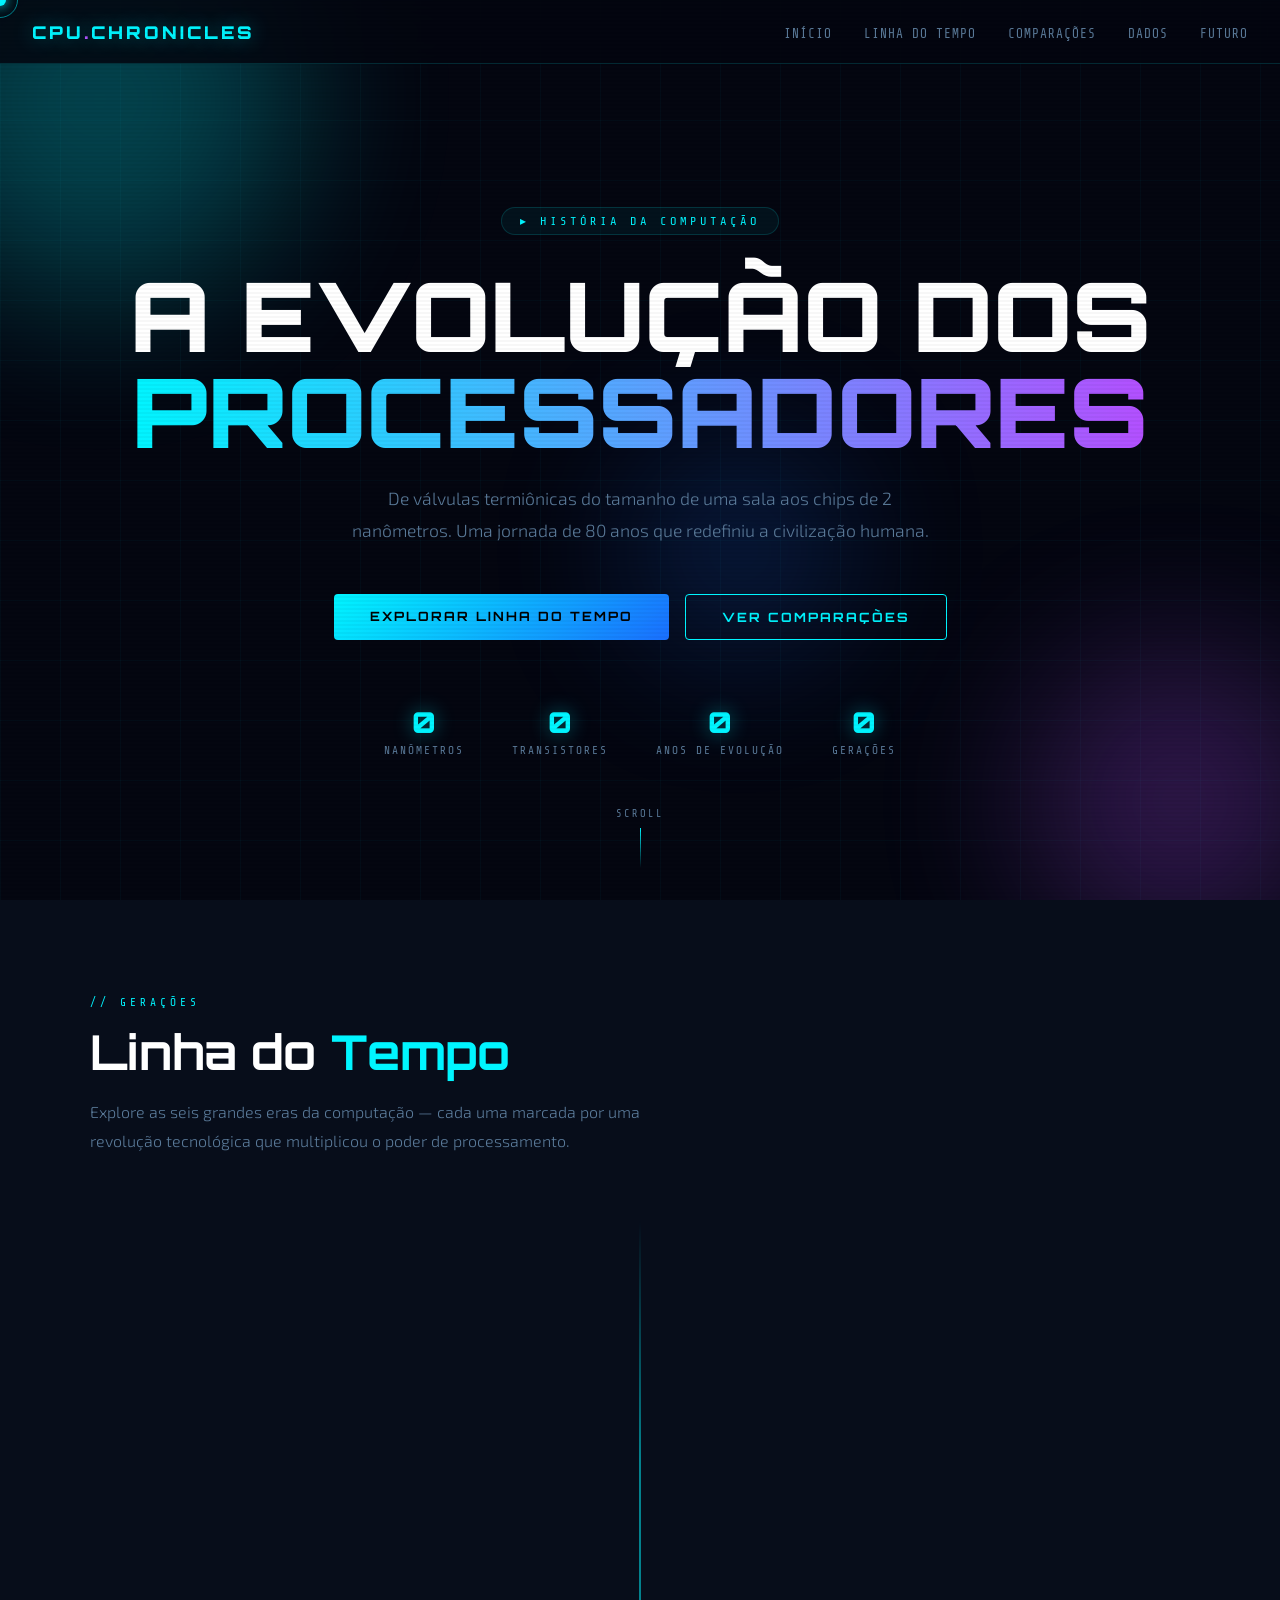
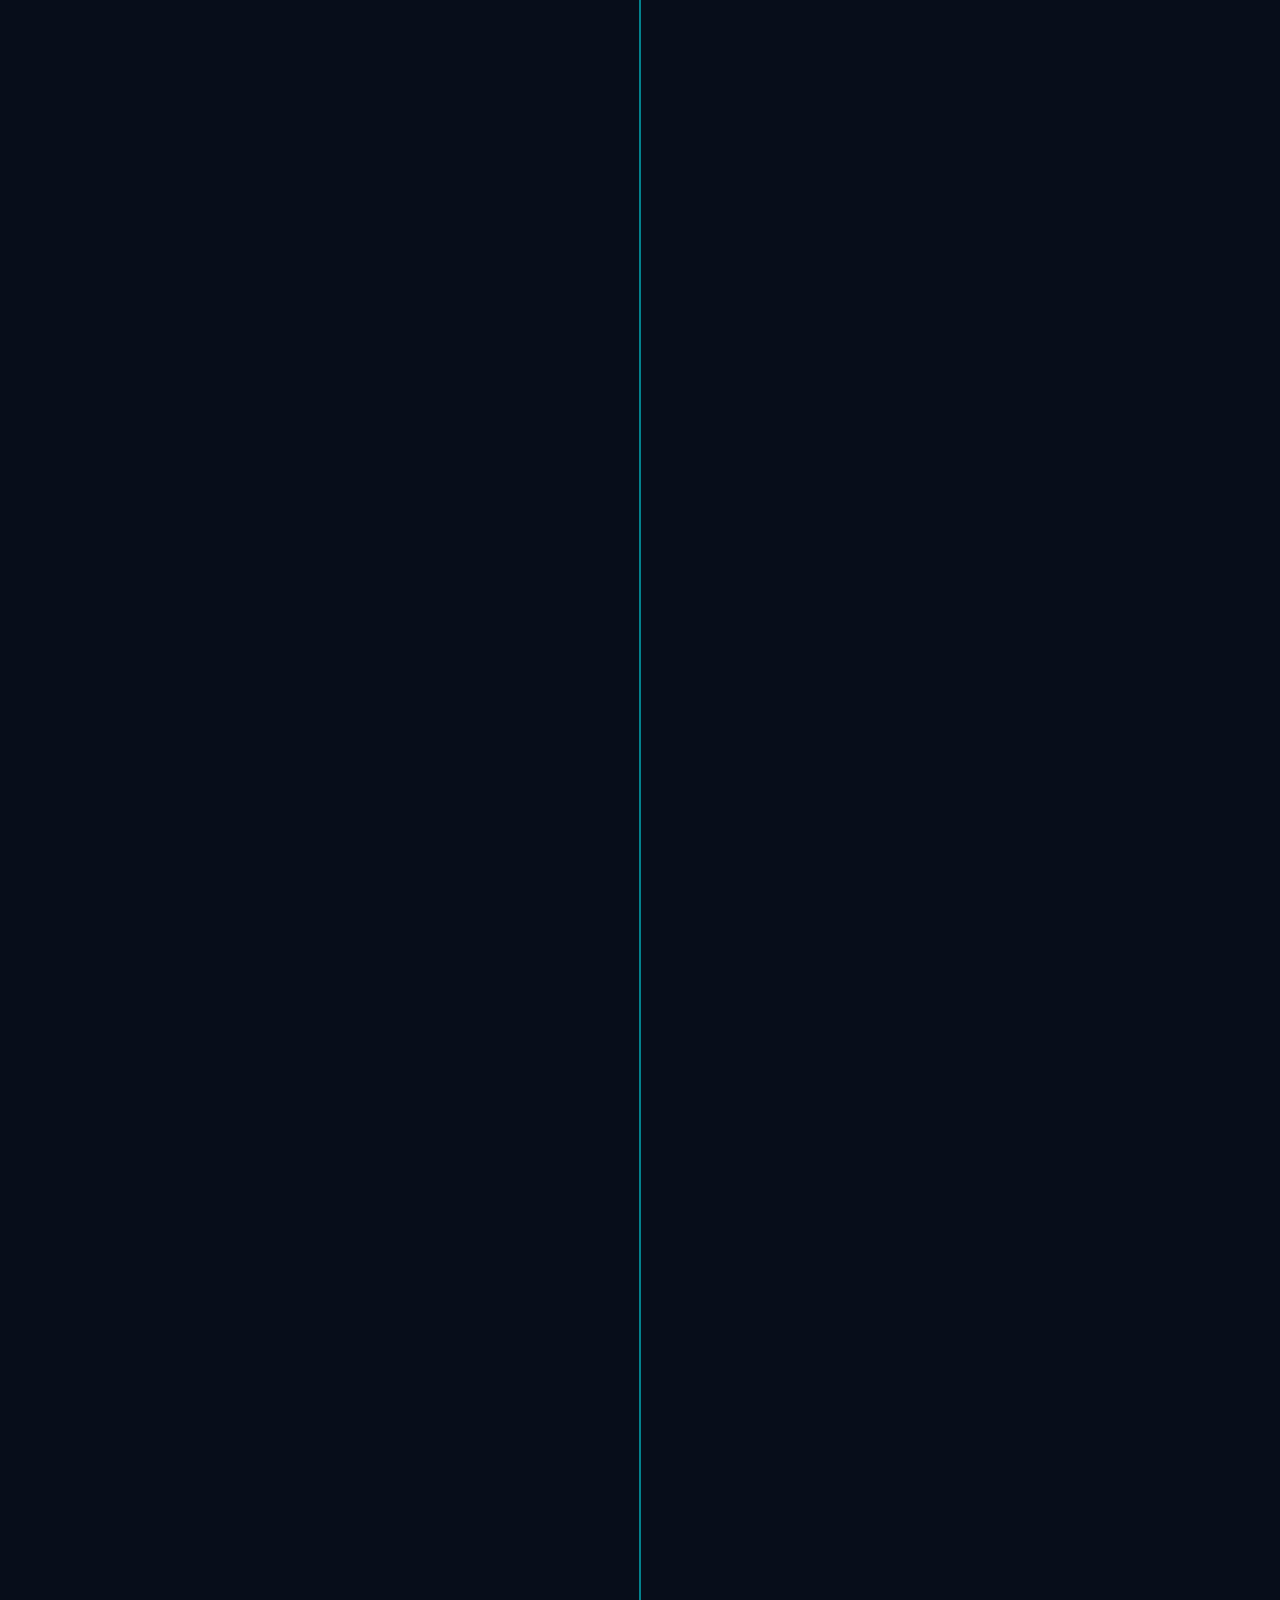
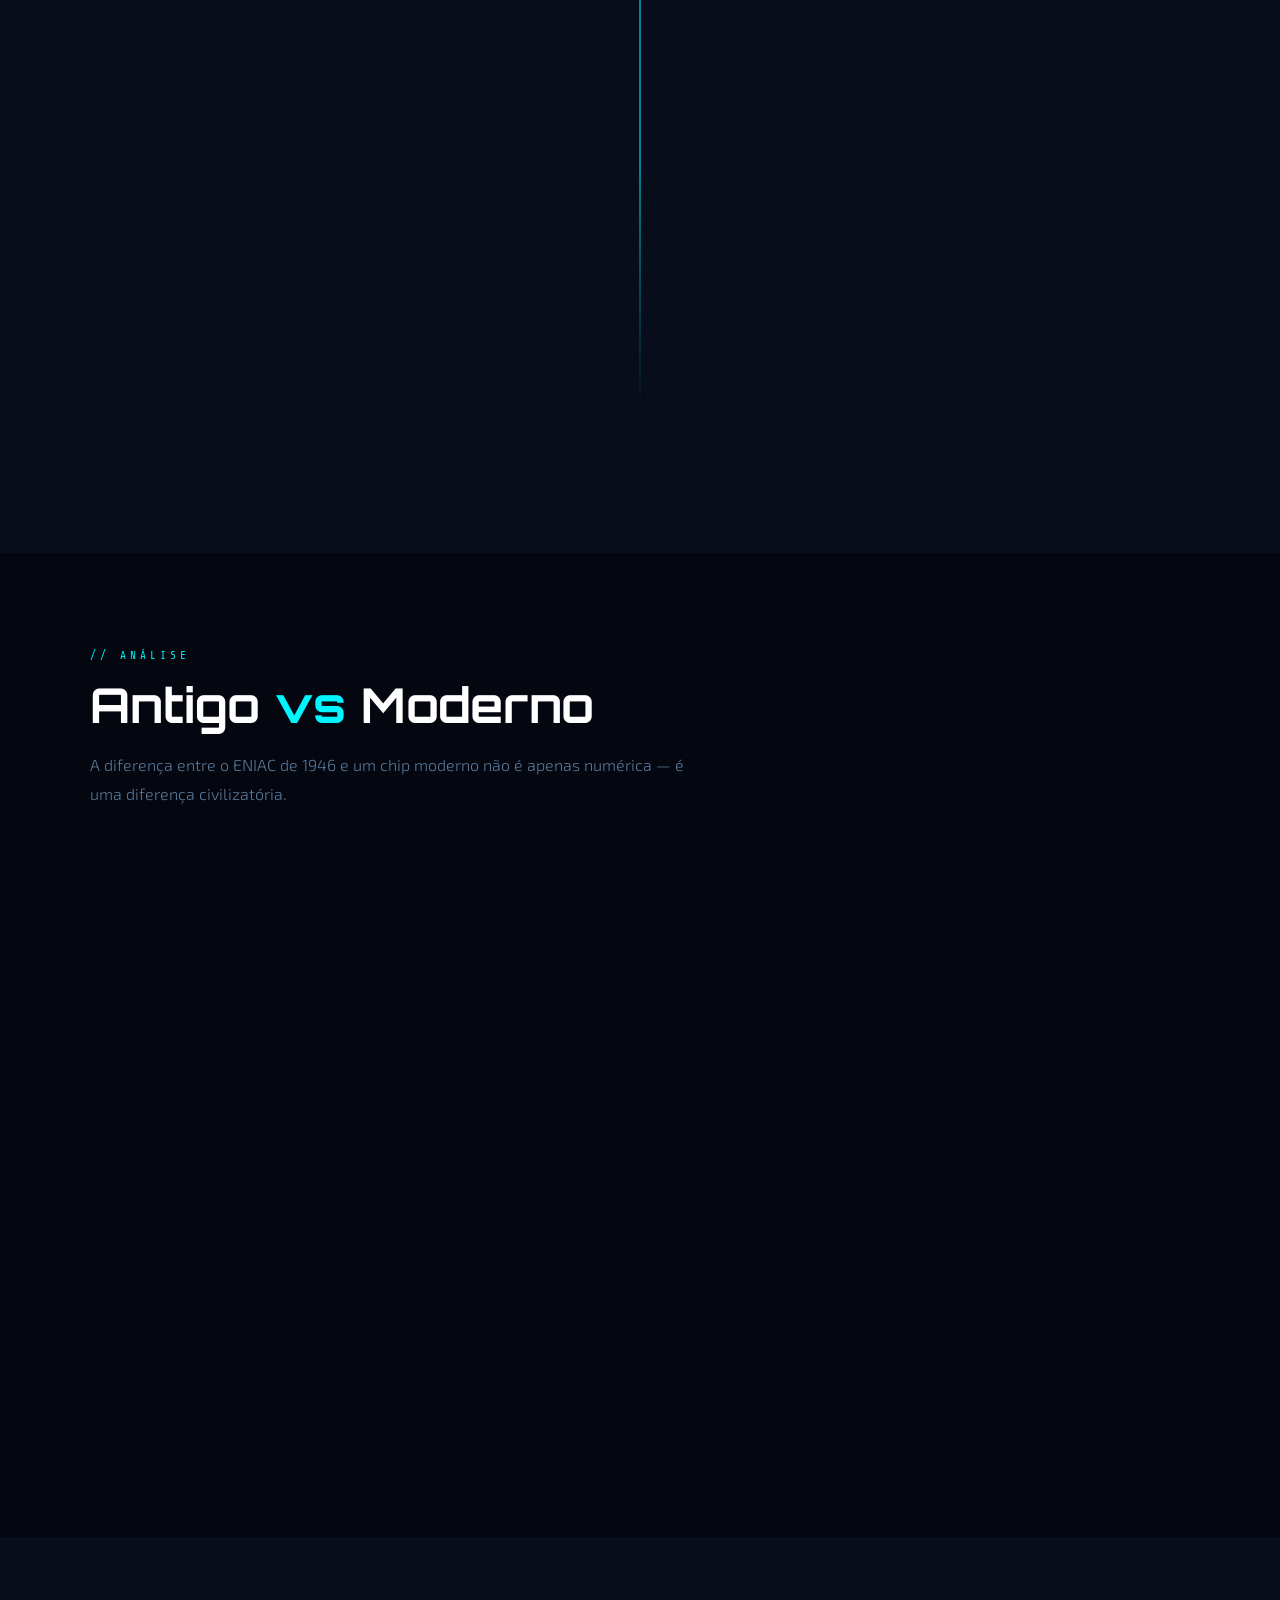
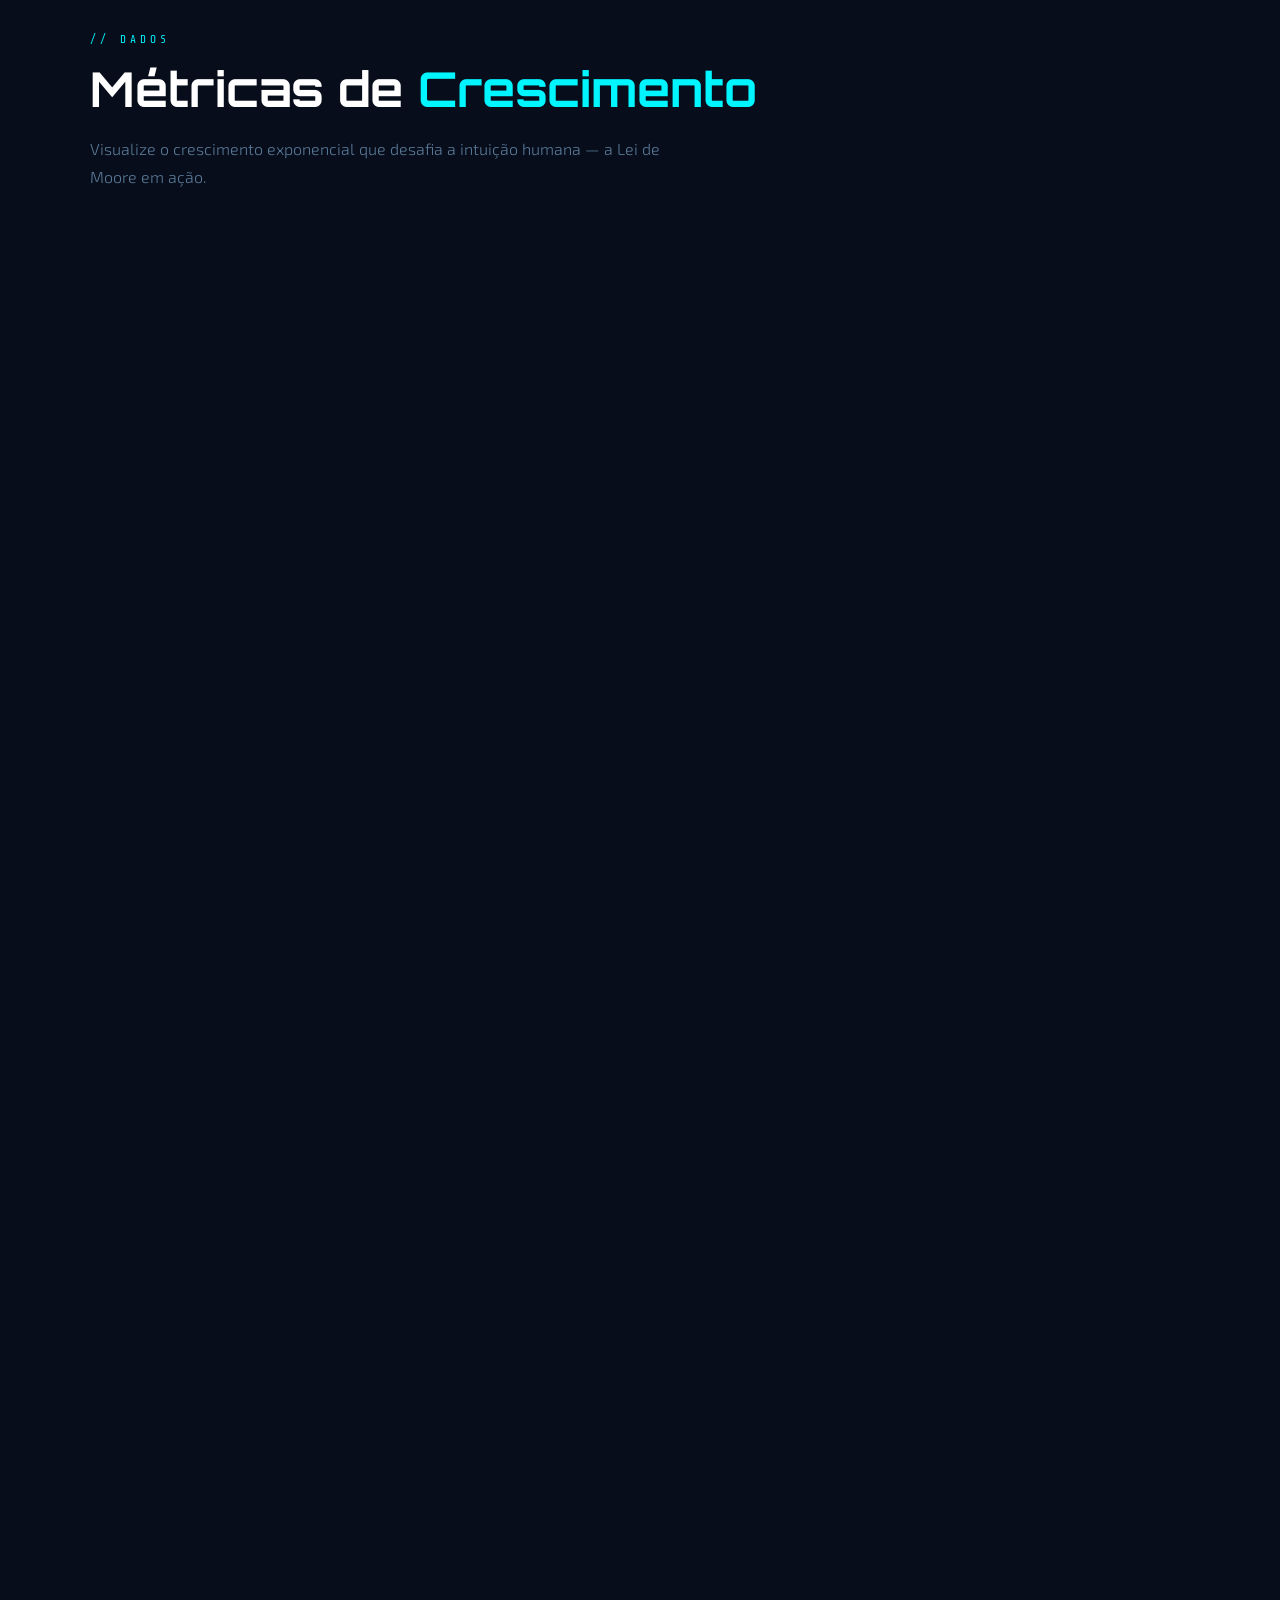
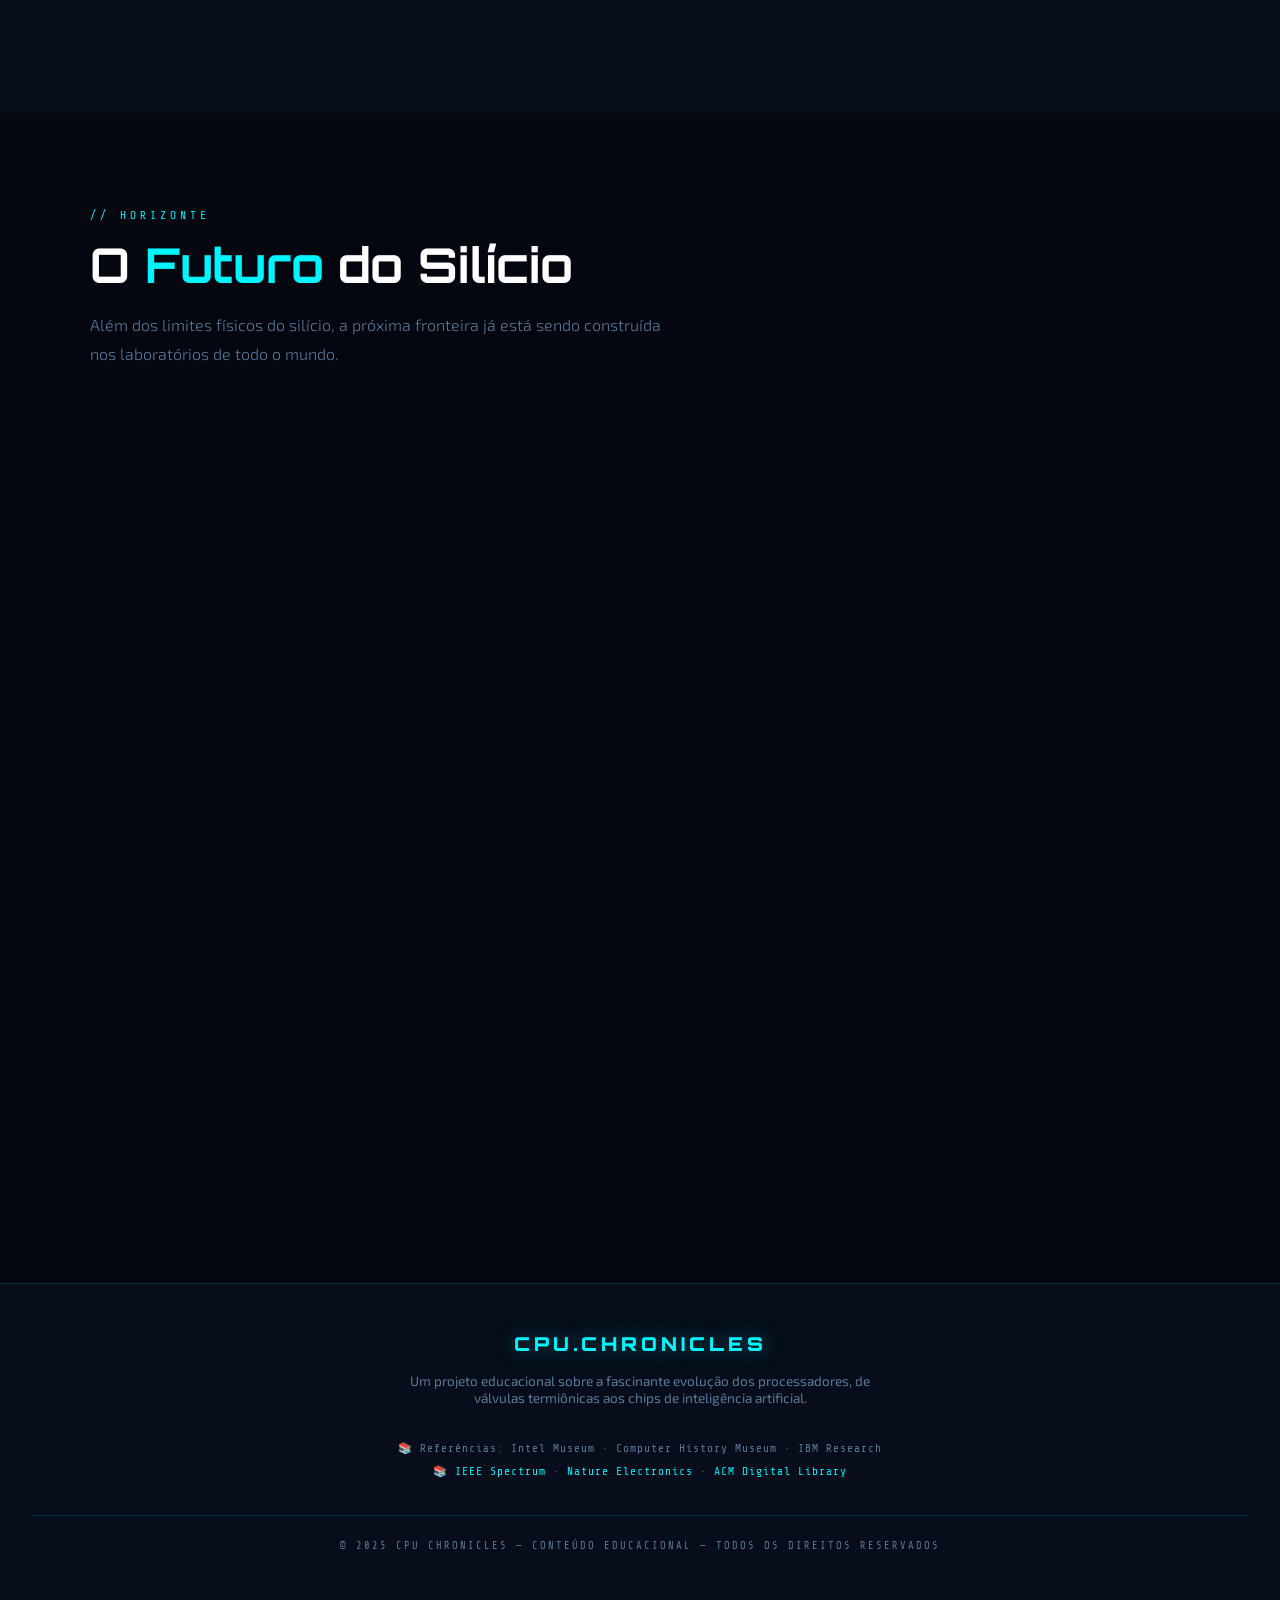
==== index.html @ 7d952582 "correção do grafico de transistors" ====
<!DOCTYPE html>
<html lang="pt-BR">

<head>
  <meta charset="UTF-8">
  <meta name="author" content="Ramon Valverde" />
  <meta name="viewport" content="width=device-width, initial-scale=1.0">
  <title>CPU Chronicles — A Evolução dos Processadores</title>
  <link
    href="https://fonts.googleapis.com/css2?family=Orbitron:wght@400;700;900&family=Share+Tech+Mono&family=Exo+2:wght@300;400;600&display=swap"
    rel="stylesheet">
  <link rel="stylesheet" type="text/css" href="styles.css" />
  <script language="JavaScript" src="script.js" defer></script>
</head>

<body>

  <canvas id="particles"></canvas>
  <div class="cursor" id="cursor"></div>
  <div class="cursor-ring" id="cursorRing"></div>

  <!-- NAV -->
  <nav>
    <div class="nav-logo">CPU<span>.</span>CHRONICLES</div>
    <ul class="nav-links">
      <li><a href="#hero">INÍCIO</a></li>
      <li><a href="#timeline">LINHA DO TEMPO</a></li>
      <li><a href="#comparisons">COMPARAÇÕES</a></li>
      <li><a href="#charts">DADOS</a></li>
      <li><a href="#future">FUTURO</a></li>
    </ul>
    <div class="nav-hamburger" onclick="toggleMobileMenu()">
      <span></span><span></span><span></span>
    </div>
  </nav>

  <!-- HERO -->
  <section id="hero">
    <div class="hero-grid"></div>
    <div class="hero-orbs">
      <div class="orb orb1"></div>
      <div class="orb orb2"></div>
      <div class="orb orb3"></div>
    </div>
    <div class="hero-content">
      <div class="hero-badge">▸ HISTÓRIA DA COMPUTAÇÃO</div>
      <h1 class="hero-title">
        <span class="line1">A EVOLUÇÃO DOS</span>
        <span class="line2">PROCESSADORES</span>
      </h1>
      <p class="hero-sub">De válvulas termiônicas do tamanho de uma sala aos chips de 2 nanômetros. Uma jornada de 80
        anos que redefiniu a civilização humana.</p>
      <div class="hero-cta">
        <a href="#timeline" class="btn-primary">EXPLORAR LINHA DO TEMPO</a>
        <a href="#comparisons" class="btn-secondary">VER COMPARAÇÕES</a>
      </div>
      <div class="hero-stats">
        <div class="hero-stat">
          <div class="hero-stat-num" data-target="2">0</div>
          <div class="hero-stat-label">NANÔMETROS</div>
        </div>
        <div class="hero-stat">
          <div class="hero-stat-num" data-target="92" data-suffix="B+">0</div>
          <div class="hero-stat-label">TRANSISTORES</div>
        </div>
        <div class="hero-stat">
          <div class="hero-stat-num" data-target="80">0</div>
          <div class="hero-stat-label">ANOS DE EVOLUÇÃO</div>
        </div>
        <div class="hero-stat">
          <div class="hero-stat-num" data-target="6">0</div>
          <div class="hero-stat-label">GERAÇÕES</div>
        </div>
      </div>
    </div>
    <div class="scroll-indicator">
      <span>SCROLL</span>
      <div class="scroll-line"></div>
    </div>
  </section>

  <!-- TIMELINE -->
  <section id="timeline">
    <div class="section-header">
      <div class="section-label">// GERAÇÕES</div>
      <h2 class="section-title">Linha do <span>Tempo</span></h2>
      <p class="section-desc">Explore as seis grandes eras da computação — cada uma marcada por uma revolução
        tecnológica que multiplicou o poder de processamento.</p>
    </div>
    <div class="timeline-container">
      <div class="timeline-line"></div>

      <!-- 1 -->
      <div class="timeline-item">
        <div class="timeline-card" onclick="openModal(0)">
          <span class="card-icon">🔋</span>
          <div class="card-era">1946 — 1955</div>
          <div class="card-title">Computadores Valvulados</div>
          <p class="card-desc">Máquinas colossais baseadas em válvulas termiônicas (tubos a vácuo). O ENIAC ocupava uma
            sala inteira e pesava 27 toneladas.</p>
          <div class="card-curiosity">💡 O ENIAC realizava 5.000 adições por segundo — hoje um smartphone faz bilhões.
          </div>
          <button class="btn-saiba">SAIBA MAIS <svg width="14" height="14" viewBox="0 0 24 24" fill="none"
              stroke="currentColor" stroke-width="2">
              <path d="M5 12h14M12 5l7 7-7 7" />
            </svg></button>
        </div>
        <div class="timeline-node">
          <div class="node-dot"></div>
        </div>
        <div class="timeline-spacer"></div>
      </div>

      <!-- 2 -->
      <div class="timeline-item">
        <div class="timeline-spacer"></div>
        <div class="timeline-node">
          <div class="node-dot"></div>
        </div>
        <div class="timeline-card" onclick="openModal(1)">
          <span class="card-icon">⚡</span>
          <div class="card-era">1956 — 1963</div>
          <div class="card-title">Era dos Transistores</div>
          <p class="card-desc">O transistor substituiu as válvulas, tornando os computadores menores, mais rápidos e
            energeticamente eficientes. Uma revolução silenciosa.</p>
          <div class="card-curiosity">💡 Um transistor é 1.000x menor que uma válvula e usa muito menos energia.</div>
          <button class="btn-saiba">SAIBA MAIS <svg width="14" height="14" viewBox="0 0 24 24" fill="none"
              stroke="currentColor" stroke-width="2">
              <path d="M5 12h14M12 5l7 7-7 7" />
            </svg></button>
        </div>
      </div>

      <!-- 3 -->
      <div class="timeline-item">
        <div class="timeline-card" onclick="openModal(2)">
          <span class="card-icon">🔬</span>
          <div class="card-era">1964 — 1971</div>
          <div class="card-title">Circuitos Integrados</div>
          <p class="card-desc">Jack Kilby e Robert Noyce integraram múltiplos transistores em um único chip de silício,
            nascendo os circuitos integrados.</p>
          <div class="card-curiosity">💡 Os primeiros CIs tinham apenas 4 transistores; hoje têm dezenas de bilhões.
          </div>
          <button class="btn-saiba">SAIBA MAIS <svg width="14" height="14" viewBox="0 0 24 24" fill="none"
              stroke="currentColor" stroke-width="2">
              <path d="M5 12h14M12 5l7 7-7 7" />
            </svg></button>
        </div>
        <div class="timeline-node">
          <div class="node-dot"></div>
        </div>
        <div class="timeline-spacer"></div>
      </div>

      <!-- 4 -->
      <div class="timeline-item">
        <div class="timeline-spacer"></div>
        <div class="timeline-node">
          <div class="node-dot"></div>
        </div>
        <div class="timeline-card" onclick="openModal(3)">
          <span class="card-icon">💾</span>
          <div class="card-era">1972 — 1999</div>
          <div class="card-title">Microprocessadores</div>
          <p class="card-desc">A Intel lançou o 4004 em 1971 — o primeiro microprocessador de propósito geral em um
            único chip. Era o início da era pessoal.</p>
          <div class="card-curiosity">💡 O Intel 4004 tinha 2.300 transistores e operava a 740 kHz.</div>
          <button class="btn-saiba">SAIBA MAIS <svg width="14" height="14" viewBox="0 0 24 24" fill="none"
              stroke="currentColor" stroke-width="2">
              <path d="M5 12h14M12 5l7 7-7 7" />
            </svg></button>
        </div>
      </div>

      <!-- 5 -->
      <div class="timeline-item">
        <div class="timeline-card" onclick="openModal(4)">
          <span class="card-icon">🖥️</span>
          <div class="card-era">2000 — 2015</div>
          <div class="card-title">Processadores Multicore</div>
          <p class="card-desc">Ao atingir os limites físicos do clock, os fabricantes empilharam múltiplos núcleos em um
            único chip, inaugurando o paralelismo massivo.</p>
          <div class="card-curiosity">💡 O AMD EPYC chegou a 128 núcleos — como ter 128 processadores antigos em um
            chip.</div>
          <button class="btn-saiba">SAIBA MAIS <svg width="14" height="14" viewBox="0 0 24 24" fill="none"
              stroke="currentColor" stroke-width="2">
              <path d="M5 12h14M12 5l7 7-7 7" />
            </svg></button>
        </div>
        <div class="timeline-node">
          <div class="node-dot"></div>
        </div>
        <div class="timeline-spacer"></div>
      </div>

      <!-- 6 -->
      <div class="timeline-item">
        <div class="timeline-spacer"></div>
        <div class="timeline-node">
          <div class="node-dot"></div>
        </div>
        <div class="timeline-card" onclick="openModal(5)">
          <span class="card-icon">🤖</span>
          <div class="card-era">2016 — PRESENTE</div>
          <div class="card-title">IA & Chips Ultra Modernos</div>
          <p class="card-desc">GPUs, TPUs e NPUs redesenham a arquitetura do silício para otimizar cargas de IA. Nós de
            3nm e 2nm redefinem o possível.</p>
          <div class="card-curiosity">💡 O Apple M4 Ultra tem 92 bilhões de transistores em processo de 3nm.</div>
          <button class="btn-saiba">SAIBA MAIS <svg width="14" height="14" viewBox="0 0 24 24" fill="none"
              stroke="currentColor" stroke-width="2">
              <path d="M5 12h14M12 5l7 7-7 7" />
            </svg></button>
        </div>
      </div>

    </div>
  </section>

  <!-- COMPARISONS -->
  <section id="comparisons">
    <div class="section-header">
      <div class="section-label">// ANÁLISE</div>
      <h2 class="section-title">Antigo <span>vs</span> Moderno</h2>
      <p class="section-desc">A diferença entre o ENIAC de 1946 e um chip moderno não é apenas numérica — é uma
        diferença civilizatória.</p>
    </div>
    <div class="compare-grid">

      <div class="compare-card">
        <span class="compare-icon">📐</span>
        <div class="compare-metric">TAMANHO FÍSICO</div>
        <div class="compare-row bar-old">
          <span class="compare-label">ENIAC (1946)</span>
          <div class="compare-bar-wrap">
            <div class="compare-bar">
              <div class="compare-bar-fill" data-width="100"></div>
            </div>
          </div>
          <span class="compare-val">167 m²</span>
        </div>
        <div class="compare-row bar-new">
          <span class="compare-label">M4 (2024)</span>
          <div class="compare-bar-wrap">
            <div class="compare-bar">
              <div class="compare-bar-fill" data-width="2"></div>
            </div>
          </div>
          <span class="compare-val">4 cm²</span>
        </div>
        <p style="font-size:0.75rem;color:var(--text-dim);margin-top:1rem;font-style:italic;">Redução de mais de 4
          milhões de vezes no tamanho.</p>
      </div>

      <div class="compare-card">
        <span class="compare-icon">⚡</span>
        <div class="compare-metric">VELOCIDADE DE CLOCK</div>
        <div class="compare-row bar-old">
          <span class="compare-label">ENIAC (1946)</span>
          <div class="compare-bar-wrap">
            <div class="compare-bar">
              <div class="compare-bar-fill" data-width="1"></div>
            </div>
          </div>
          <span class="compare-val">100 kHz</span>
        </div>
        <div class="compare-row bar-new">
          <span class="compare-label">Core i9 (2024)</span>
          <div class="compare-bar-wrap">
            <div class="compare-bar">
              <div class="compare-bar-fill" data-width="98"></div>
            </div>
          </div>
          <span class="compare-val">6 GHz</span>
        </div>
        <p style="font-size:0.75rem;color:var(--text-dim);margin-top:1rem;font-style:italic;">60.000x mais rápido em
          frequência de clock.</p>
      </div>

      <div class="compare-card">
        <span class="compare-icon">🔌</span>
        <div class="compare-metric">CONSUMO DE ENERGIA</div>
        <div class="compare-row bar-old">
          <span class="compare-label">ENIAC (1946)</span>
          <div class="compare-bar-wrap">
            <div class="compare-bar">
              <div class="compare-bar-fill" data-width="100"></div>
            </div>
          </div>
          <span class="compare-val">150 kW</span>
        </div>
        <div class="compare-row bar-new">
          <span class="compare-label">M4 (2024)</span>
          <div class="compare-bar-wrap">
            <div class="compare-bar">
              <div class="compare-bar-fill" data-width="12"></div>
            </div>
          </div>
          <span class="compare-val">20 W</span>
        </div>
        <p style="font-size:0.75rem;color:var(--text-dim);margin-top:1rem;font-style:italic;">7.500x mais eficiente em
          energia.</p>
      </div>

      <div class="compare-card">
        <span class="compare-icon">🔩</span>
        <div class="compare-metric">TRANSISTORES</div>
        <div class="compare-row bar-old">
          <span class="compare-label">Intel 4004</span>
          <div class="compare-bar-wrap">
            <div class="compare-bar">
              <div class="compare-bar-fill" data-width="1"></div>
            </div>
          </div>
          <span class="compare-val">2.300</span>
        </div>
        <div class="compare-row bar-new">
          <span class="compare-label">M4 Ultra</span>
          <div class="compare-bar-wrap">
            <div class="compare-bar">
              <div class="compare-bar-fill" data-width="100"></div>
            </div>
          </div>
          <span class="compare-val">92 bilhões</span>
        </div>
        <p style="font-size:0.75rem;color:var(--text-dim);margin-top:1rem;font-style:italic;">40 milhões de vezes mais
          transistores em 53 anos.</p>
      </div>

      <div class="compare-card" style="grid-column: span 1;">
        <span class="compare-icon">💻</span>
        <div class="compare-metric">APLICAÇÕES</div>
        <div style="display:grid;grid-template-columns:1fr 1fr;gap:1rem;margin-top:0.5rem;">
          <div>
            <div
              style="font-family:'Share Tech Mono',monospace;font-size:0.65rem;color:#ff6666;letter-spacing:2px;margin-bottom:8px;">
              VÁLVULAS / 1ª GER.</div>
            <ul
              style="font-size:0.78rem;color:var(--text-dim);list-style:none;display:flex;flex-direction:column;gap:6px;">
              <li>▸ Cálculos balísticos militares</li>
              <li>▸ Tabelas de artilharia</li>
              <li>▸ Criptoanálise</li>
              <li>▸ Pesquisa científica básica</li>
            </ul>
          </div>
          <div>
            <div
              style="font-family:'Share Tech Mono',monospace;font-size:0.65rem;color:var(--cyan);letter-spacing:2px;margin-bottom:8px;">
              CHIPS MODERNOS</div>
            <ul
              style="font-size:0.78rem;color:var(--text-dim);list-style:none;display:flex;flex-direction:column;gap:6px;">
              <li>▸ Inteligência Artificial</li>
              <li>▸ Realidade virtual/aumentada</li>
              <li>▸ Veículos autônomos</li>
              <li>▸ Medicina de precisão</li>
            </ul>
          </div>
        </div>
      </div>

      <div class="compare-card">
        <span class="compare-icon">💰</span>
        <div class="compare-metric">CUSTO POR CÁLCULO</div>
        <div class="compare-row bar-old">
          <span class="compare-label">ENIAC (1946)</span>
          <div class="compare-bar-wrap">
            <div class="compare-bar">
              <div class="compare-bar-fill" data-width="100"></div>
            </div>
          </div>
          <span class="compare-val">$1 / op.</span>
        </div>
        <div class="compare-row bar-new">
          <span class="compare-label">2024</span>
          <div class="compare-bar-wrap">
            <div class="compare-bar">
              <div class="compare-bar-fill" data-width="1"></div>
            </div>
          </div>
          <span class="compare-val">~$0</span>
        </div>
        <p style="font-size:0.75rem;color:var(--text-dim);margin-top:1rem;font-style:italic;">O custo computacional caiu
          trilhões de vezes.</p>
      </div>

    </div>
  </section>

  <!-- CHARTS -->
  <section id="charts">
    <div class="section-header">
      <div class="section-label">// DADOS</div>
      <h2 class="section-title">Métricas de <span>Crescimento</span></h2>
      <p class="section-desc">Visualize o crescimento exponencial que desafia a intuição humana — a Lei de Moore em
        ação.</p>
    </div>

    <div class="charts-grid">
      <div class="chart-card">
        <div class="chart-title">▸ TRANSISTORES POR CHIP (BILHÕES)</div>
        <div class="bar-chart" id="transistorChart"
          style="display:flex;align-items:flex-end;gap:8px;height:160px;padding-bottom:0.5rem;border-bottom:1px solid var(--border);">
          <div class="bar-col"
            style="display:flex;flex-direction:column;align-items:center;justify-content:flex-end;gap:4px;flex:1;height:100px;">
            <div class="bar-visual" data-height="2"
              style="background:linear-gradient(to top,#ff4444,#ff8800);width:100%;border-radius:4px 4px 0 0;height:0;transition:height 1s cubic-bezier(0.23,1,0.32,1)">
            </div>
            <div class="bar-label"
              style="font-family:'Share Tech Mono',monospace;font-size:0.55rem;color:#5a7a99;text-align:center;">
              1971<br>4004</div>
          </div>
          <div class="bar-col"
            style="display:flex;flex-direction:column;align-items:center;justify-content:flex-end;gap:4px;flex:1;height:100px;">
            <div class="bar-visual" data-height="5"
              style="background:linear-gradient(to top,#ff8800,#ffcc00);width:100%;border-radius:4px 4px 0 0;height:0;transition:height 1s cubic-bezier(0.23,1,0.32,1)">
            </div>
            <div class="bar-label"
              style="font-family:'Share Tech Mono',monospace;font-size:0.55rem;color:#5a7a99;text-align:center;">
              1989<br>486</div>
          </div>
          <div class="bar-col"
            style="display:flex;flex-direction:column;align-items:center;justify-content:flex-end;gap:4px;flex:1;height:100px;">
            <div class="bar-visual" data-height="10"
              style="background:linear-gradient(to top,#ffcc00,#88ff00);width:100%;border-radius:4px 4px 0 0;height:0;transition:height 1s cubic-bezier(0.23,1,0.32,1)">
            </div>
            <div class="bar-label"
              style="font-family:'Share Tech Mono',monospace;font-size:0.55rem;color:#5a7a99;text-align:center;">
              2000<br>P4</div>
          </div>
          <div class="bar-col"
            style="display:flex;flex-direction:column;align-items:center;justify-content:flex-end;gap:4px;flex:1;height:100px;">
            <div class="bar-visual" data-height="20"
              style="background:linear-gradient(to top,#88ff00,#00ffaa);width:100%;border-radius:4px 4px 0 0;height:0;transition:height 1s cubic-bezier(0.23,1,0.32,1)">
            </div>
            <div class="bar-label"
              style="font-family:'Share Tech Mono',monospace;font-size:0.55rem;color:#5a7a99;text-align:center;">
              2010<br>i7</div>
          </div>
          <div class="bar-col"
            style="display:flex;flex-direction:column;align-items:center;justify-content:flex-end;gap:4px;flex:1;height:100px;">
            <div class="bar-visual" data-height="50"
              style="background:linear-gradient(to top,#00ffaa,#00f5ff);width:100%;border-radius:4px 4px 0 0;height:0;transition:height 1s cubic-bezier(0.23,1,0.32,1)">
            </div>
            <div class="bar-label"
              style="font-family:'Share Tech Mono',monospace;font-size:0.55rem;color:#5a7a99;text-align:center;">
              2020<br>M1</div>
          </div>
          <div class="bar-col"
            style="display:flex;flex-direction:column;align-items:center;justify-content:flex-end;gap:4px;flex:1;height:100px;">
            <div class="bar-visual" data-height="100"
              style="background:linear-gradient(to top,var(--cyan),var(--purple));width:100%;border-radius:4px 4px 0 0;height:0;transition:height 1s cubic-bezier(0.23,1,0.32,1)">
            </div>
            <div class="bar-label"
              style="font-family:'Share Tech Mono',monospace;font-size:0.55rem;color:#5a7a99;text-align:center;">
              2024<br>M4U</div>
          </div>
        </div>
        <p style="font-size:0.72rem;color:var(--text-dim);margin-top:1rem;font-family:'Share Tech Mono',monospace;">*
          Crescimento de ~40.000.000x em 53 anos</p>
      </div>

      <div class="chart-card">
        <div class="chart-title">▸ LEI DE MOORE — ESCALA LOGARÍTMICA</div>
        <svg class="moores-svg" viewBox="0 0 400 200" id="mooresSvg">
          <defs>
            <linearGradient id="lineGrad" x1="0" y1="0" x2="1" y2="0">
              <stop offset="0%" stop-color="#ff4444" />
              <stop offset="50%" stop-color="#00f5ff" />
              <stop offset="100%" stop-color="#b44fff" />
            </linearGradient>
          </defs>
          <!-- Grid -->
          <line x1="40" y1="10" x2="40" y2="170" stroke="rgba(0,245,255,0.15)" stroke-width="1" />
          <line x1="40" y1="170" x2="390" y2="170" stroke="rgba(0,245,255,0.15)" stroke-width="1" />
          <!-- Y labels -->
          <text x="5" y="175" fill="#5a7a99" font-size="8" font-family="Share Tech Mono">1K</text>
          <text x="5" y="130" fill="#5a7a99" font-size="8" font-family="Share Tech Mono">1M</text>
          <text x="5" y="90" fill="#5a7a99" font-size="8" font-family="Share Tech Mono">1B</text>
          <text x="5" y="50" fill="#5a7a99" font-size="8" font-family="Share Tech Mono">100B</text>
          <!-- X labels -->
          <text x="38" y="185" fill="#5a7a99" font-size="7" font-family="Share Tech Mono">71</text>
          <text x="98" y="185" fill="#5a7a99" font-size="7" font-family="Share Tech Mono">82</text>
          <text x="158" y="185" fill="#5a7a99" font-size="7" font-family="Share Tech Mono">93</text>
          <text x="218" y="185" fill="#5a7a99" font-size="7" font-family="Share Tech Mono">04</text>
          <text x="278" y="185" fill="#5a7a99" font-size="7" font-family="Share Tech Mono">15</text>
          <text x="338" y="185" fill="#5a7a99" font-size="7" font-family="Share Tech Mono">24</text>
          <!-- Data line -->
          <polyline id="mooresLine" points="40,168 100,145 160,120 220,90 280,58 350,28" fill="none"
            stroke="url(#lineGrad)" stroke-width="2.5" stroke-dasharray="600" stroke-dashoffset="600"
            style="transition: stroke-dashoffset 2s ease" />
          <!-- Dots -->
          <circle cx="40" cy="168" r="4" fill="#ff4444" />
          <circle cx="100" cy="145" r="4" fill="#ff8800" />
          <circle cx="160" cy="120" r="4" fill="#ffcc00" />
          <circle cx="220" cy="90" r="4" fill="#00ffaa" />
          <circle cx="280" cy="58" r="4" fill="#00f5ff" />
          <circle cx="350" cy="28" r="4" fill="#b44fff" />
          <!-- Trend label -->
          <text x="200" y="60" fill="rgba(0,245,255,0.4)" font-size="8" font-family="Share Tech Mono">↗ DOBRA A CADA ~2
            ANOS</text>
        </svg>
      </div>

      <div class="chart-card" style="grid-column: span 2;">
        <div class="chart-title">▸ TAMANHO DO NÓ DE PROCESSO (NANÔMETROS)</div>
        <div
          style="display:flex;align-items:flex-end;gap:4px;height:120px;padding-bottom:0.5rem;border-bottom:1px solid var(--border);">
          <div style="display:flex;flex-direction:column;align-items:center;gap:4px;flex:1;" class="node-bar-col"
            data-h="100" data-label="1970 10µm" data-color="#ff4444"></div>
          <div style="display:flex;flex-direction:column;align-items:center;gap:4px;flex:1;" class="node-bar-col"
            data-h="80" data-label="1980 1µm" data-color="#ff6633"></div>
          <div style="display:flex;flex-direction:column;align-items:center;gap:4px;flex:1;" class="node-bar-col"
            data-h="60" data-label="1990 500nm" data-color="#ff9900"></div>
          <div style="display:flex;flex-direction:column;align-items:center;gap:4px;flex:1;" class="node-bar-col"
            data-h="45" data-label="2000 130nm" data-color="#ffcc00"></div>
          <div style="display:flex;flex-direction:column;align-items:center;gap:4px;flex:1;" class="node-bar-col"
            data-h="32" data-label="2010 32nm" data-color="#aaff00"></div>
          <div style="display:flex;flex-direction:column;align-items:center;gap:4px;flex:1;" class="node-bar-col"
            data-h="20" data-label="2016 7nm" data-color="#00ffaa"></div>
          <div style="display:flex;flex-direction:column;align-items:center;gap:4px;flex:1;" class="node-bar-col"
            data-h="10" data-label="2020 5nm" data-color="#00f5ff"></div>
          <div style="display:flex;flex-direction:column;align-items:center;gap:4px;flex:1;" class="node-bar-col"
            data-h="4" data-label="2024 2nm" data-color="#b44fff"></div>
        </div>
        <p style="font-size:0.72rem;color:var(--text-dim);margin-top:0.75rem;font-family:'Share Tech Mono',monospace;">*
          Redução de 5.000x no tamanho do transistor em 54 anos | Barras invertidas: maior = maior nó (pior)</p>
      </div>
    </div>
  </section>

  <!-- FUTURE -->
  <section id="future">
    <div class="section-header">
      <div class="section-label">// HORIZONTE</div>
      <h2 class="section-title">O <span>Futuro</span> do Silício</h2>
      <p class="section-desc">Além dos limites físicos do silício, a próxima fronteira já está sendo construída nos
        laboratórios de todo o mundo.</p>
    </div>
    <div class="future-grid">

      <div class="future-card">
        <div class="future-icon">🧠</div>
        <div class="future-tech">CHIPS NEURAIS</div>
        <p class="future-desc">Arquiteturas inspiradas no cérebro humano processam informação de forma massivamente
          paralela com eficiência energética sem precedentes. O chip Loihi 2 da Intel tem 1 milhão de neurônios
          artificiais.</p>
        <span class="future-tag">EM DESENVOLVIMENTO</span>
      </div>

      <div class="future-card">
        <div class="future-icon">⚛️</div>
        <div class="future-tech">COMPUTAÇÃO QUÂNTICA</div>
        <p class="future-desc">Qubits substituem bits clássicos, permitindo superposição e entrelaçamento. O processador
          Heron da IBM tem 133 qubits e pode resolver problemas intratáveis para computadores clássicos.</p>
        <span class="future-tag">PROVA DE CONCEITO</span>
      </div>

      <div class="future-card">
        <div class="future-icon">🤖</div>
        <div class="future-tech">TPUs & NPUs PARA IA</div>
        <p class="future-desc">Unidades de processamento tensor e neural otimizam operações matriciais de deep learning.
          O TPU v5p do Google oferece 459 TFLOPS de desempenho para treinamento de modelos gigantes.</p>
        <span class="future-tag">PRODUÇÃO ATIVA</span>
      </div>

      <div class="future-card">
        <div class="future-icon">🌿</div>
        <div class="future-tech">EFICIÊNCIA ENERGÉTICA</div>
        <p class="future-desc">A sustentabilidade se torna prioridade central. Chips heterogêneos combinam núcleos de
          alta performance e eficiência, reduzindo o consumo até 80% para cargas de trabalho cotidianas.</p>
        <span class="future-tag">COMERCIAL ATUAL</span>
      </div>

      <div class="future-card">
        <div class="future-icon">🔗</div>
        <div class="future-tech">CHIPS 3D STACKING</div>
        <p class="future-desc">Quando a miniaturização horizontal chega ao limite, a solução é empilhar camadas
          verticalmente. A memória HBM e o Intel Foveros permitem densidades sem precedentes.</p>
        <span class="future-tag">EM PRODUÇÃO</span>
      </div>

      <div class="future-card">
        <div class="future-icon">💡</div>
        <div class="future-tech">CHIPS FOTÔNICOS</div>
        <p class="future-desc">Em vez de elétrons, fótons de luz transportam dados. A velocidade da luz e ausência de
          resistência elétrica prometem ganhos exponenciais com consumo quase zero.</p>
        <span class="future-tag">PESQUISA AVANÇADA</span>
      </div>

    </div>
  </section>

  <!-- FOOTER -->
  <footer>
    <div class="footer-logo">CPU.CHRONICLES</div>
    <p class="footer-desc">Um projeto educacional sobre a fascinante evolução dos processadores, de válvulas termiônicas
      aos chips de inteligência artificial.</p>
    <div class="footer-refs">
      <div>📚 Referências: Intel Museum · Computer History Museum · IBM Research</div>
      <div>📚 <a href="#">IEEE Spectrum</a> · <a href="#">Nature Electronics</a> · <a href="#">ACM Digital Library</a>
      </div>
    </div>
    <div class="footer-bottom">
      © 2025 CPU CHRONICLES — CONTEÚDO EDUCACIONAL — TODOS OS DIREITOS RESERVADOS
    </div>
  </footer>

  <!-- MODAL -->
  <div class="modal-overlay" id="modalOverlay" onclick="closeModalOutside(event)">
    <div class="modal" id="modalContent">
      <div class="modal-header">
        <div class="modal-era" id="modalEra"></div>
        <div class="modal-title" id="modalTitle"></div>
        <button class="modal-close" onclick="closeModal()">✕</button>
      </div>
      <div class="modal-body" id="modalBody"></div>
    </div>
  </div>

</body>

</html>
---- styles.css ----
@charset "UTF-8";

:root {
    --bg: #040610;
    --bg2: #070d1a;
    --cyan: #00f5ff;
    --purple: #b44fff;
    --blue: #1a6fff;
    --neon-green: #00ff88;
    --text: #c8d8f0;
    --text-dim: #5a7a99;
    --border: rgba(0, 245, 255, 0.15);
    --card-bg: rgba(10, 20, 45, 0.85);
    --glow-cyan: 0 0 20px rgba(0, 245, 255, 0.4);
    --glow-purple: 0 0 20px rgba(180, 79, 255, 0.4);
}

* {
    margin: 0;
    padding: 0;
    box-sizing: border-box;
}

html {
    scroll-behavior: smooth;
}

body {
    background: var(--bg);
    color: var(--text);
    font-family: 'Exo 2', sans-serif;
    overflow-x: hidden;
    cursor: none;
}

/* Custom cursor */
.cursor {
    width: 12px;
    height: 12px;
    background: var(--cyan);
    border-radius: 50%;
    position: fixed;
    pointer-events: none;
    z-index: 9999;
    transform: translate(-50%, -50%);
    transition: transform 0.1s, width 0.2s, height 0.2s, background 0.2s;
    box-shadow: 0 0 12px var(--cyan);
}

.cursor-ring {
    width: 36px;
    height: 36px;
    border: 1px solid rgba(0, 245, 255, 0.5);
    border-radius: 50%;
    position: fixed;
    pointer-events: none;
    z-index: 9998;
    transform: translate(-50%, -50%);
    transition: transform 0.15s ease-out, width 0.3s, height 0.3s;
}

body:hover .cursor {
    opacity: 1;
}

/* Scrollbar */
::-webkit-scrollbar {
    width: 4px;
}

::-webkit-scrollbar-track {
    background: var(--bg);
}

::-webkit-scrollbar-thumb {
    background: var(--cyan);
    border-radius: 2px;
}

/* NAV */
nav {
    position: fixed;
    top: 0;
    left: 0;
    right: 0;
    z-index: 1000;
    padding: 0 2rem;
    height: 64px;
    width: 100%;
    display: flex;
    align-items: center;
    justify-content: space-between;
    background: rgba(4, 6, 16, 0.85);
    -webkit-backdrop-filter: blur(20px);
    backdrop-filter: blur(20px);
    border-bottom: 1px solid var(--border);
}

.nav-logo {
    font-family: 'Orbitron', monospace;
    font-weight: 900;
    font-size: 1.1rem;
    color: var(--cyan);
    letter-spacing: 3px;
    text-shadow: var(--glow-cyan);
}

.nav-logo span {
    color: var(--purple);
}

.nav-links {
    display: flex;
    gap: 2rem;
    list-style: none;
}

.nav-links a {
    color: var(--text-dim);
    text-decoration: none;
    font-family: 'Share Tech Mono', monospace;
    font-size: 0.8rem;
    letter-spacing: 1px;
    transition: color 0.3s;
    cursor: none;
}

.nav-links a:hover {
    color: var(--cyan);
    text-shadow: var(--glow-cyan);
}

.nav-hamburger {
    display: none;
    flex-direction: column;
    gap: 5px;
    cursor: none;
}

.nav-hamburger span {
    width: 24px;
    height: 2px;
    background: var(--cyan);
    transition: 0.3s;
}

/* HERO */
#hero {
    min-height: 100vh;
    display: flex;
    align-items: center;
    justify-content: center;
    position: relative;
    overflow: hidden;
    padding: 64px 2rem 0;
}

.hero-grid {
    position: absolute;
    inset: 0;
    background-image:
        linear-gradient(rgba(0, 245, 255, 0.03) 1px, transparent 1px),
        linear-gradient(90deg, rgba(0, 245, 255, 0.03) 1px, transparent 1px);
    background-size: 60px 60px;
    animation: gridMove 20s linear infinite;
}

@keyframes gridMove {
    0% {
        transform: perspective(600px) rotateX(30deg) translateY(0);
    }

    100% {
        transform: perspective(600px) rotateX(30deg) translateY(60px);
    }
}

.hero-orbs {
    position: absolute;
    inset: 0;
    pointer-events: none;
}

.orb {
    position: absolute;
    border-radius: 50%;
    filter: blur(80px);
    opacity: 0.25;
    animation: orbFloat 8s ease-in-out infinite;
}

.orb1 {
    width: 400px;
    height: 400px;
    background: var(--cyan);
    top: -100px;
    left: -100px;
    animation-delay: 0s;
}

.orb2 {
    width: 300px;
    height: 300px;
    background: var(--purple);
    bottom: -50px;
    right: -50px;
    animation-delay: 3s;
}

.orb3 {
    width: 200px;
    height: 200px;
    background: var(--blue);
    top: 50%;
    left: 50%;
    animation-delay: 6s;
}

@keyframes orbFloat {

    0%,
    100% {
        transform: translate(0, 0) scale(1);
    }

    50% {
        transform: translate(30px, -30px) scale(1.1);
    }
}

.hero-content {
    position: relative;
    z-index: 2;
    text-align: center;
    max-width: 100%;
}

.hero-badge {
    display: inline-block;
    font-family: 'Share Tech Mono', monospace;
    font-size: 0.75rem;
    letter-spacing: 4px;
    color: var(--cyan);
    border: 1px solid var(--border);
    padding: 6px 18px;
    border-radius: 20px;
    margin-bottom: 2rem;
    background: rgba(0, 245, 255, 0.05);
    animation: fadeDown 0.8s ease both;
}

.hero-title {
    font-family: 'Orbitron', monospace;
    font-weight: 900;
    font-size: clamp(2.5rem, 8vw, 6rem);
    line-height: 1;
    margin-bottom: 1.5rem;
    animation: fadeDown 0.8s 0.2s ease both;
}

.hero-title .line1 {
    display: block;
    color: #fff;
}

.hero-title .line2 {
    display: block;
    background: linear-gradient(90deg, var(--cyan), var(--purple));
    -webkit-background-clip: text;
    -webkit-text-fill-color: transparent;
    background-clip: text;
}

.hero-sub {
    font-size: 1.1rem;
    color: var(--text-dim);
    max-width: 600px;
    margin: 0 auto 3rem;
    line-height: 1.8;
    font-weight: 300;
    animation: fadeDown 0.8s 0.4s ease both;
}

.hero-cta {
    display: flex;
    gap: 1rem;
    justify-content: center;
    flex-wrap: wrap;
    animation: fadeDown 0.8s 0.6s ease both;
}

.btn-primary {
    padding: 14px 36px;
    background: linear-gradient(135deg, var(--cyan), var(--blue));
    color: #000;
    font-family: 'Orbitron', monospace;
    font-weight: 700;
    font-size: 0.8rem;
    letter-spacing: 2px;
    border: none;
    border-radius: 4px;
    cursor: none;
    transition: transform 0.2s, box-shadow 0.2s;
    text-decoration: none;
}

.btn-primary:hover {
    transform: translateY(-2px);
    box-shadow: 0 8px 30px rgba(0, 245, 255, 0.4);
}

.btn-secondary {
    padding: 14px 36px;
    background: transparent;
    color: var(--cyan);
    font-family: 'Orbitron', monospace;
    font-weight: 700;
    font-size: 0.8rem;
    letter-spacing: 2px;
    border: 1px solid var(--cyan);
    border-radius: 4px;
    cursor: none;
    transition: all 0.2s;
    text-decoration: none;
}

.btn-secondary:hover {
    background: rgba(0, 245, 255, 0.1);
    box-shadow: var(--glow-cyan);
}

/* CPU Illustration */
.hero-illustration {
    position: absolute;
    right: -80px;
    top: 50%;
    transform: translateY(-50%);
    opacity: 0.15;
    pointer-events: none;
    animation: rotateSlow 30s linear infinite;
}

@keyframes rotateSlow {
    0% {
        transform: translateY(-50%) rotate(0deg)
    }

    100% {
        transform: translateY(-50%) rotate(360deg)
    }
}

.hero-stats {
    display: flex;
    gap: 3rem;
    justify-content: center;
    margin-top: 4rem;
    animation: fadeDown 0.8s 0.8s ease both;
}

.hero-stat {
    text-align: center;
}

.hero-stat-num {
    font-family: 'Orbitron', monospace;
    font-size: 1.8rem;
    font-weight: 900;
    color: var(--cyan);
    text-shadow: var(--glow-cyan);
}

.hero-stat-label {
    font-family: 'Share Tech Mono', monospace;
    font-size: 0.7rem;
    color: var(--text-dim);
    letter-spacing: 2px;
    margin-top: 4px;
}

.scroll-indicator {
    position: absolute;
    bottom: 2rem;
    left: 50%;
    transform: translateX(-50%);
    display: flex;
    flex-direction: column;
    align-items: center;
    gap: 8px;
    animation: bounce 2s ease-in-out infinite;
    font-family: 'Share Tech Mono', monospace;
    font-size: 0.65rem;
    color: var(--text-dim);
    letter-spacing: 2px;
}

.scroll-line {
    width: 1px;
    height: 40px;
    background: linear-gradient(to bottom, var(--cyan), transparent);
}

@keyframes bounce {

    0%,
    100% {
        transform: translateX(-50%) translateY(0)
    }

    50% {
        transform: translateX(-50%) translateY(8px)
    }
}

@keyframes fadeDown {
    from {
        opacity: 0;
        transform: translateY(-20px);
    }

    to {
        opacity: 1;
        transform: translateY(0);
    }
}

/* SECTIONS */
section {
    padding: 6rem 2rem;
}

.section-label {
    font-family: 'Share Tech Mono', monospace;
    font-size: 0.7rem;
    letter-spacing: 4px;
    color: var(--cyan);
    margin-bottom: 0.75rem;
    text-transform: uppercase;
}

.section-title {
    font-family: 'Orbitron', monospace;
    font-size: clamp(1.8rem, 4vw, 3rem);
    font-weight: 700;
    margin-bottom: 1rem;
    color: #fff;
}

.section-title span {
    color: var(--cyan);
}

.section-desc {
    color: var(--text-dim);
    max-width: 600px;
    line-height: 1.8;
    font-weight: 300;
    margin-bottom: 4rem;
}

.section-header {
    max-width: 1100px;
    margin: 0 auto;
}

/* TIMELINE */
#timeline {
    background: var(--bg2);
}

.timeline-container {
    max-width: 1100px;
    margin: 0 auto;
    position: relative;
}

.timeline-line {
    position: absolute;
    left: 50%;
    top: 0;
    bottom: 0;
    width: 1px;
    background: linear-gradient(to bottom, transparent, var(--cyan) 10%, var(--cyan) 90%, transparent);
    transform: translateX(-50%);
}

.timeline-item {
    display: grid;
    grid-template-columns: 1fr 60px 1fr;
    gap: 0;
    margin-bottom: 3rem;
    opacity: 0;
    transform: translateY(30px);
    transition: opacity 0.6s, transform 0.6s;
}

.timeline-item.visible {
    opacity: 1;
    transform: translateY(0);
}

.timeline-item:nth-child(even) .timeline-card {
    grid-column: 3;
}

.timeline-item:nth-child(even) .timeline-spacer {
    grid-column: 1;
    grid-row: 1;
}

.timeline-item:nth-child(odd) .timeline-card {
    grid-column: 1;
}

.timeline-node {
    grid-column: 2;
    display: flex;
    align-items: flex-start;
    justify-content: center;
    padding-top: 28px;
}

.node-dot {
    width: 14px;
    height: 14px;
    background: var(--bg);
    border: 2px solid var(--cyan);
    border-radius: 50%;
    box-shadow: var(--glow-cyan);
    flex-shrink: 0;
    position: relative;
    cursor: none;
    transition: transform 0.3s, background 0.3s;
}

.node-dot::before {
    content: '';
    position: absolute;
    inset: -4px;
    border-radius: 50%;
    border: 1px solid rgba(0, 245, 255, 0.3);
    animation: pulse 2s ease-in-out infinite;
}

@keyframes pulse {

    0%,
    100% {
        transform: scale(1);
        opacity: 0.6
    }

    50% {
        transform: scale(1.4);
        opacity: 0
    }
}

.timeline-card {
    background: var(--card-bg);
    border: 1px solid var(--border);
    border-radius: 8px;
    padding: 1.5rem;
    position: relative;
    overflow: hidden;
    cursor: none;
    transition: border-color 0.3s, transform 0.3s, box-shadow 0.3s;
}

.timeline-card::before {
    content: '';
    position: absolute;
    top: 0;
    left: 0;
    right: 0;
    height: 2px;
    background: linear-gradient(90deg, var(--cyan), var(--purple));
    transform: scaleX(0);
    transform-origin: left;
    transition: transform 0.4s;
}

.timeline-card:hover {
    border-color: rgba(0, 245, 255, 0.4);
    transform: translateY(-4px);
    box-shadow: 0 20px 40px rgba(0, 0, 0, 0.4), var(--glow-cyan);
}

.timeline-card:hover::before {
    transform: scaleX(1);
}

.card-era {
    font-family: 'Share Tech Mono', monospace;
    font-size: 0.7rem;
    color: var(--cyan);
    letter-spacing: 2px;
    margin-bottom: 0.5rem;
}

.card-title {
    font-family: 'Orbitron', monospace;
    font-size: 1rem;
    font-weight: 700;
    color: #fff;
    margin-bottom: 0.75rem;
}

.card-icon {
    font-size: 2.5rem;
    margin-bottom: 0.75rem;
    display: block;
}

.card-desc {
    font-size: 0.85rem;
    color: var(--text-dim);
    line-height: 1.7;
    margin-bottom: 1rem;
}

.card-curiosity {
    background: rgba(0, 245, 255, 0.05);
    border-left: 2px solid var(--cyan);
    padding: 8px 12px;
    font-size: 0.78rem;
    color: var(--text);
    font-style: italic;
    margin-bottom: 1rem;
    border-radius: 0 4px 4px 0;
}

.btn-saiba {
    display: inline-flex;
    align-items: center;
    gap: 6px;
    font-family: 'Share Tech Mono', monospace;
    font-size: 0.75rem;
    letter-spacing: 1px;
    color: var(--cyan);
    background: rgba(0, 245, 255, 0.07);
    border: 1px solid rgba(0, 245, 255, 0.3);
    padding: 8px 16px;
    border-radius: 3px;
    cursor: none;
    transition: all 0.2s;
    text-transform: uppercase;
}

.btn-saiba:hover {
    background: rgba(0, 245, 255, 0.15);
    box-shadow: var(--glow-cyan);
}

.btn-saiba svg {
    transition: transform 0.2s;
}

.btn-saiba:hover svg {
    transform: translateX(4px);
}

/* COMPARISONS */
#comparisons {
    background: var(--bg);
}

.compare-grid {
    max-width: 1100px;
    margin: 0 auto;
    display: grid;
    grid-template-columns: repeat(auto-fit, minmax(300px, 1fr));
    gap: 1.5rem;
}

.compare-card {
    background: var(--card-bg);
    border: 1px solid var(--border);
    border-radius: 8px;
    padding: 2rem;
    position: relative;
    overflow: hidden;
    opacity: 0;
    transform: translateY(20px);
    transition: opacity 0.5s, transform 0.5s, border-color 0.3s;
}

.compare-card.visible {
    opacity: 1;
    transform: translateY(0);
}

.compare-card:hover {
    border-color: rgba(180, 79, 255, 0.5);
    box-shadow: var(--glow-purple);
}

.compare-icon {
    font-size: 1.8rem;
    margin-bottom: 1rem;
    display: block;
}

.compare-metric {
    font-family: 'Orbitron', monospace;
    font-size: 0.85rem;
    color: var(--purple);
    letter-spacing: 2px;
    margin-bottom: 1.5rem;
}

.compare-row {
    display: flex;
    justify-content: space-between;
    align-items: center;
    margin-bottom: 1rem;
    gap: 1rem;
}

.compare-label {
    font-family: 'Share Tech Mono', monospace;
    font-size: 0.7rem;
    color: var(--text-dim);
    flex-shrink: 0;
    width: 80px;
}

.compare-bar-wrap {
    flex: 1;
}

.compare-bar {
    height: 6px;
    border-radius: 3px;
    background: rgba(255, 255, 255, 0.05);
    position: relative;
    overflow: hidden;
}

.compare-bar-fill {
    height: 100%;
    border-radius: 3px;
    width: 0;
    transition: width 1.2s cubic-bezier(0.23, 1, 0.32, 1);
}

.compare-val {
    font-family: 'Share Tech Mono', monospace;
    font-size: 0.7rem;
    color: var(--text);
    text-align: right;
    min-width: 80px;
}

.bar-old .compare-bar-fill {
    background: linear-gradient(90deg, #ff4444, #ff8800);
}

.bar-new .compare-bar-fill {
    background: linear-gradient(90deg, var(--cyan), var(--blue));
}

/* CHARTS */
#charts {
    background: var(--bg2);
}

.charts-grid {
    width: 100%;
    margin: 0 auto;
    display: block;
    padding: 1rem 0;
}

.chart-card {
    background: var(--card-bg);
    border: 1px solid var(--border);
    border-radius: 8px;
    padding: 2rem;
    margin: 2rem 2rem;
    opacity: 0;
    transition: opacity 0.6s;
}

.chart-card.visible {
    opacity: 1;
}

.chart-title {
    font-family: 'Orbitron', monospace;
    font-size: 0.85rem;
    font-weight: 700;
    color: var(--cyan);
    margin-bottom: 1.5rem;
    letter-spacing: 1px;
}

/* Bar chart */
.bar-chart {
    display: flex;
    align-items: flex-end;
    gap: 8px;
    height: 160px;
    padding-bottom: 1rem;
    border-bottom: 1px solid var(--border);
}

.bar-col {
    flex: 1;
    display: flex;
    flex-direction: column;
    align-items: center;
    gap: 4px;
}

.bar-visual {
    width: 100%;
    border-radius: 4px 4px 0 0;
    position: relative;
    height: 0;
    transition: height 1.2s cubic-bezier(0.23, 1, 0.32, 1);

    background-color: blue;
}

.bar-label {
    font-family: 'Share Tech Mono', monospace;
    font-size: 0.55rem;
    color: var(--text-dim);
    text-align: center;
}

/* Moore's law dots */
.moores-chart {
    position: relative;
    height: 180px;
}

.moores-svg {
    width: 100%;
    height: 100%;
}

/* FUTURE */
#future {
    background: var(--bg);
}

.future-grid {
    max-width: 1100px;
    margin: 0 auto;
    display: grid;
    grid-template-columns: repeat(auto-fit, minmax(240px, 1fr));
    gap: 1.5rem;
}

.future-card {
    background: var(--card-bg);
    border: 1px solid var(--border);
    border-radius: 8px;
    padding: 2rem;
    text-align: center;
    position: relative;
    overflow: hidden;
    opacity: 0;
    transform: scale(0.95);
    transition: opacity 0.5s, transform 0.5s, border-color 0.3s, box-shadow 0.3s;
}

.future-card.visible {
    opacity: 1;
    transform: scale(1);
}

.future-card::after {
    content: '';
    position: absolute;
    inset: 0;
    background: radial-gradient(circle at 50% 0%, rgba(0, 245, 255, 0.06), transparent 70%);
    pointer-events: none;
}

.future-card:hover {
    border-color: var(--cyan);
    box-shadow: 0 0 40px rgba(0, 245, 255, 0.15);
}

.future-icon {
    font-size: 2.5rem;
    margin-bottom: 1rem;
}

.future-tech {
    font-family: 'Orbitron', monospace;
    font-size: 0.85rem;
    font-weight: 700;
    color: var(--cyan);
    margin-bottom: 0.5rem;
    letter-spacing: 1px;
}

.future-desc {
    font-size: 0.85rem;
    color: var(--text-dim);
    line-height: 1.7;
}

.future-tag {
    display: inline-block;
    margin-top: 1rem;
    font-family: 'Share Tech Mono', monospace;
    font-size: 0.65rem;
    letter-spacing: 2px;
    padding: 4px 10px;
    border-radius: 20px;
    border: 1px solid;
    color: var(--neon-green);
    border-color: rgba(0, 255, 136, 0.4);
    background: rgba(0, 255, 136, 0.06);
}

/* MODAL */
.modal-overlay {
    position: fixed;
    inset: 0;
    background: rgba(4, 6, 16, 0.95);
    backdrop-filter: blur(20px);
    z-index: 2000;
    display: flex;
    align-items: center;
    justify-content: center;
    padding: 2rem;
    opacity: 0;
    pointer-events: none;
    transition: opacity 0.3s;
}

.modal-overlay.active {
    opacity: 1;
    pointer-events: all;
}

.modal {
    background: var(--card-bg);
    border: 1px solid var(--border);
    border-radius: 12px;
    max-width: 700px;
    width: 100%;
    max-height: 90vh;
    overflow-y: auto;
    position: relative;
    transform: translateY(30px);
    transition: transform 0.3s;
}

.modal-overlay.active .modal {
    transform: translateY(0);
}

.modal-header {
    padding: 2rem 2rem 1rem;
    border-bottom: 1px solid var(--border);
    position: sticky;
    top: 0;
    background: var(--card-bg);
    z-index: 1;
}

.modal-era {
    font-family: 'Share Tech Mono', monospace;
    font-size: 0.7rem;
    color: var(--cyan);
    letter-spacing: 3px;
    margin-bottom: 0.5rem;
}

.modal-title {
    font-family: 'Orbitron', monospace;
    font-size: 1.5rem;
    font-weight: 700;
    color: #fff;
}

.modal-close {
    position: absolute;
    top: 1.5rem;
    right: 1.5rem;
    background: rgba(255, 255, 255, 0.05);
    border: 1px solid var(--border);
    color: var(--text);
    width: 36px;
    height: 36px;
    border-radius: 50%;
    display: flex;
    align-items: center;
    justify-content: center;
    cursor: none;
    font-size: 1.1rem;
    transition: background 0.2s, color 0.2s;
}

.modal-close:hover {
    background: rgba(255, 255, 255, 0.1);
    color: var(--cyan);
}

.modal-body {
    padding: 2rem;
}

.modal-section {
    margin-bottom: 1.5rem;
}

.modal-section-title {
    font-family: 'Orbitron', monospace;
    font-size: 0.8rem;
    color: var(--cyan);
    letter-spacing: 2px;
    margin-bottom: 0.75rem;
    text-transform: uppercase;
}

.modal-text {
    font-size: 0.9rem;
    color: var(--text-dim);
    line-height: 1.8;
}

.modal-specs {
    display: grid;
    grid-template-columns: repeat(2, 1fr);
    gap: 0.75rem;
    margin-top: 0.5rem;
}

.spec-item {
    background: rgba(0, 245, 255, 0.05);
    border: 1px solid var(--border);
    border-radius: 6px;
    padding: 0.75rem;
}

.spec-key {
    font-family: 'Share Tech Mono', monospace;
    font-size: 0.65rem;
    color: var(--cyan);
    letter-spacing: 2px;
    margin-bottom: 4px;
}

.spec-val {
    font-size: 0.85rem;
    color: #fff;
    font-weight: 600;
}

.modal-impact {
    background: linear-gradient(135deg, rgba(0, 245, 255, 0.06), rgba(180, 79, 255, 0.06));
    border: 1px solid rgba(0, 245, 255, 0.2);
    border-radius: 8px;
    padding: 1rem 1.25rem;
    font-size: 0.85rem;
    color: var(--text);
    line-height: 1.7;
    font-style: italic;
}

/* FOOTER */
footer {
    background: var(--bg2);
    border-top: 1px solid var(--border);
    padding: 3rem 2rem;
    text-align: center;
}

.footer-logo {
    font-family: 'Orbitron', monospace;
    font-size: 1.2rem;
    font-weight: 900;
    color: var(--cyan);
    letter-spacing: 4px;
    margin-bottom: 1rem;
    text-shadow: var(--glow-cyan);
}

.footer-desc {
    font-size: 0.85rem;
    color: var(--text-dim);
    margin-bottom: 2rem;
    max-width: 500px;
    margin-left: auto;
    margin-right: auto;
}

.footer-refs {
    font-family: 'Share Tech Mono', monospace;
    font-size: 0.7rem;
    color: var(--text-dim);
    letter-spacing: 1px;
    line-height: 2;
}

.footer-refs a {
    color: var(--cyan);
    text-decoration: none;
}

.footer-bottom {
    margin-top: 2rem;
    padding-top: 1.5rem;
    border-top: 1px solid var(--border);
    font-family: 'Share Tech Mono', monospace;
    font-size: 0.65rem;
    color: var(--text-dim);
    letter-spacing: 2px;
}

/* Particles canvas */
#particles {
    position: fixed;
    inset: 0;
    pointer-events: none;
    z-index: 0;
    opacity: 0.4;
}

/* Scanlines effect */
body::after {
    content: '';
    position: fixed;
    inset: 0;
    background: repeating-linear-gradient(0deg,
            transparent,
            transparent 2px,
            rgba(0, 0, 0, 0.03) 2px,
            rgba(0, 0, 0, 0.03) 4px);
    pointer-events: none;
    z-index: 9997;
}

/* Glitch text */
@keyframes glitch {

    0%,
    100% {
        clip-path: inset(0 0 100% 0);
    }

    10% {
        clip-path: inset(20% 0 60% 0);
        transform: translate(-4px);
    }

    20% {
        clip-path: inset(40% 0 40% 0);
        transform: translate(4px);
    }

    30% {
        clip-path: inset(60% 0 20% 0);
        transform: translate(-2px);
    }

    40% {
        clip-path: inset(80% 0 0% 0);
        transform: translate(2px);
    }

    50% {
        clip-path: inset(0 0 0 0);
        transform: translate(0);
    }
}

/* Responsive */
@media (max-width: 768px) {
    .timeline-line {
        left: 20px;
    }

    .timeline-item {
        grid-template-columns: 40px 1fr;
        margin-left: 0;
    }

    .timeline-item:nth-child(even) .timeline-card,
    .timeline-item:nth-child(odd) .timeline-card {
        grid-column: 2;
    }

    .timeline-item:nth-child(even) .timeline-spacer {
        display: none;
    }

    .timeline-node {
        grid-column: 1;
        padding-top: 28px;
    }

    .charts-grid {
        grid-template-columns: 1fr;
    }

    .hero-stats {
        gap: 1.5rem;
    }

    .nav-links {
        display: none;
    }

    .nav-hamburger {
        display: flex;
    }

    .modal-specs {
        grid-template-columns: 1fr;
    }
}
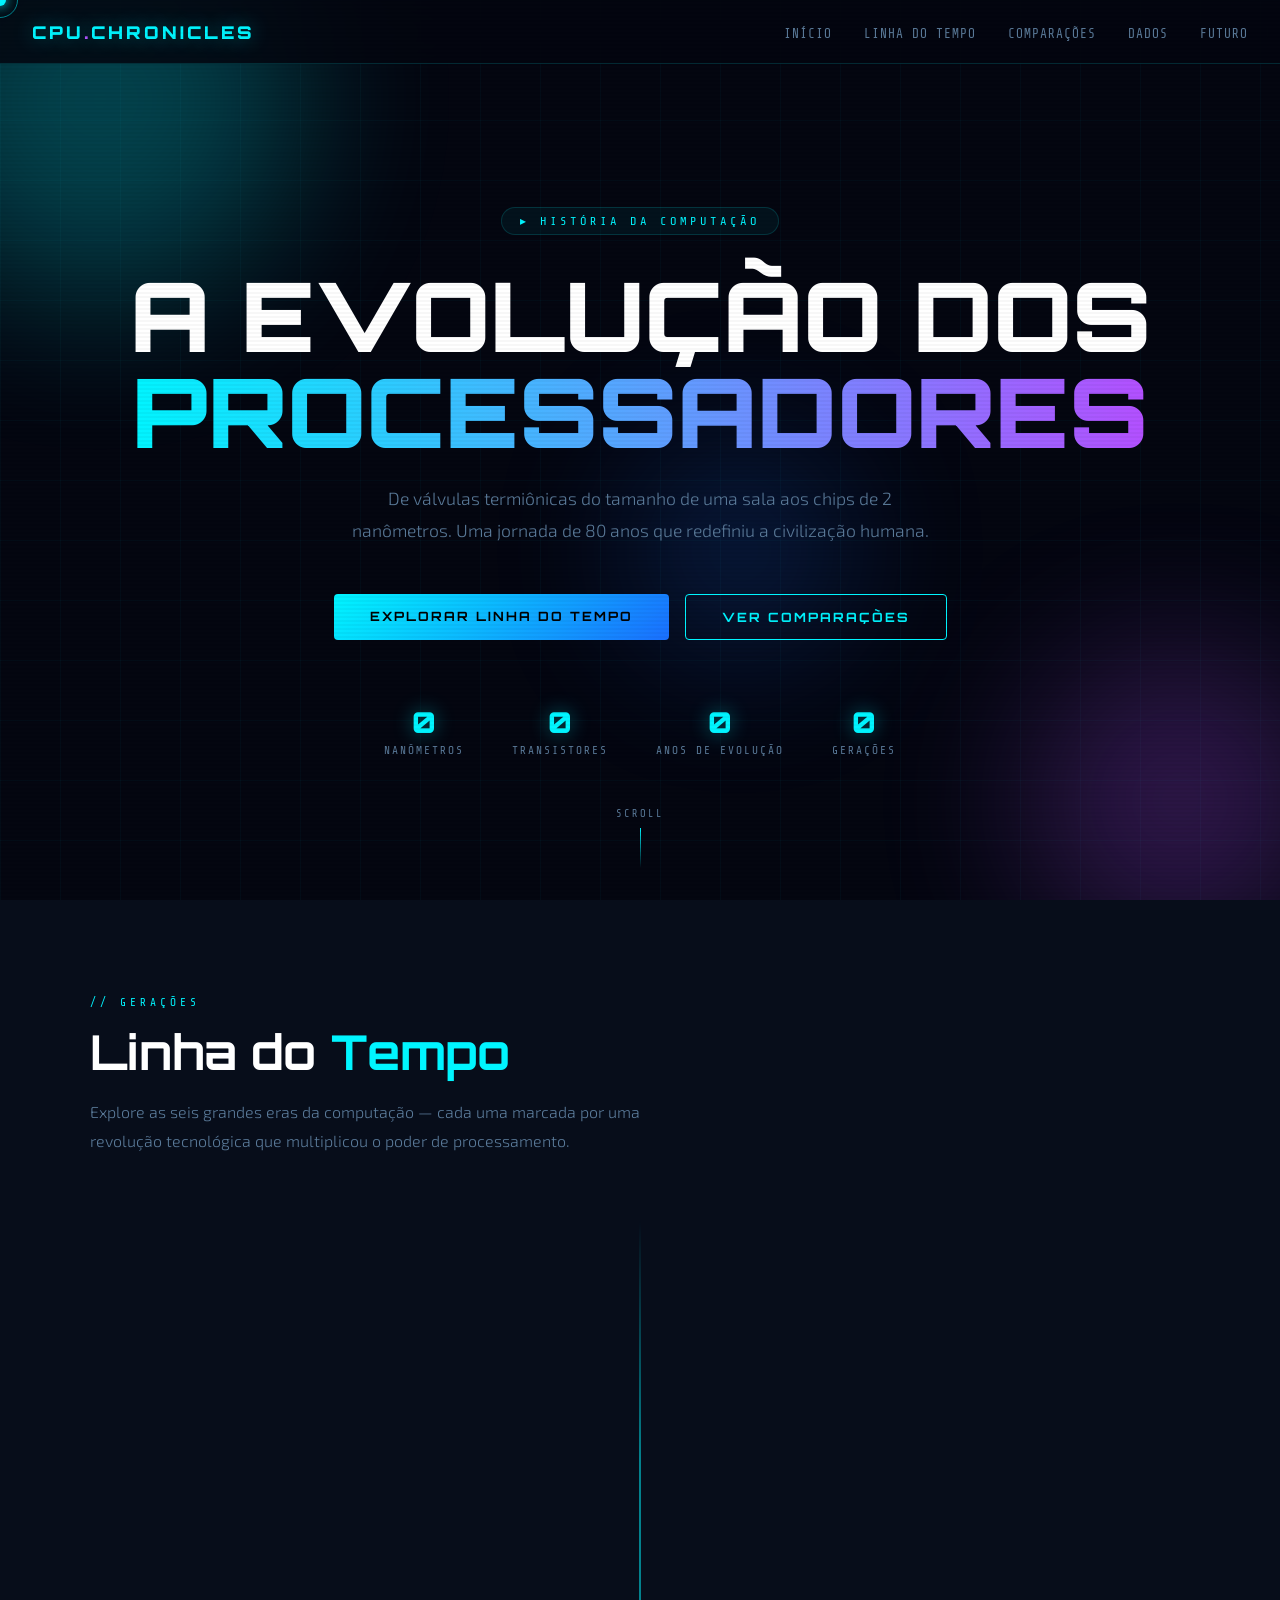
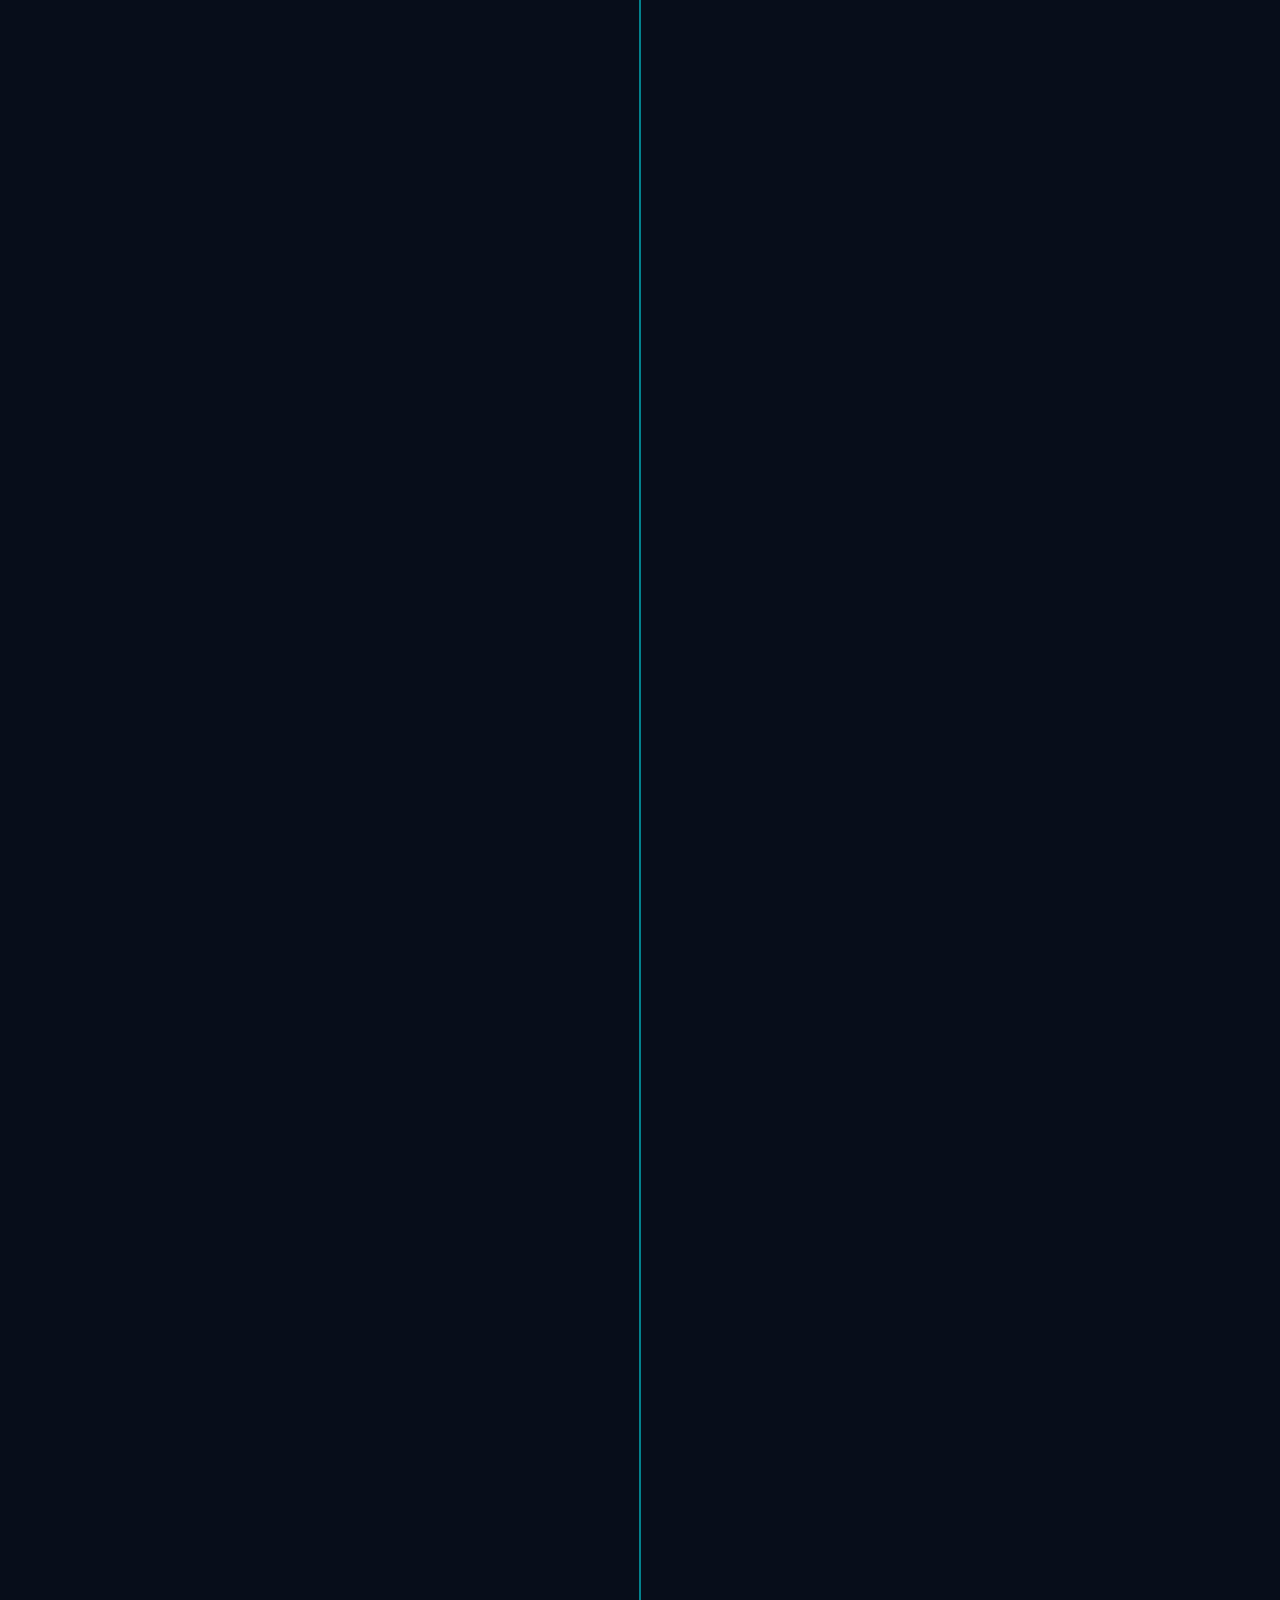
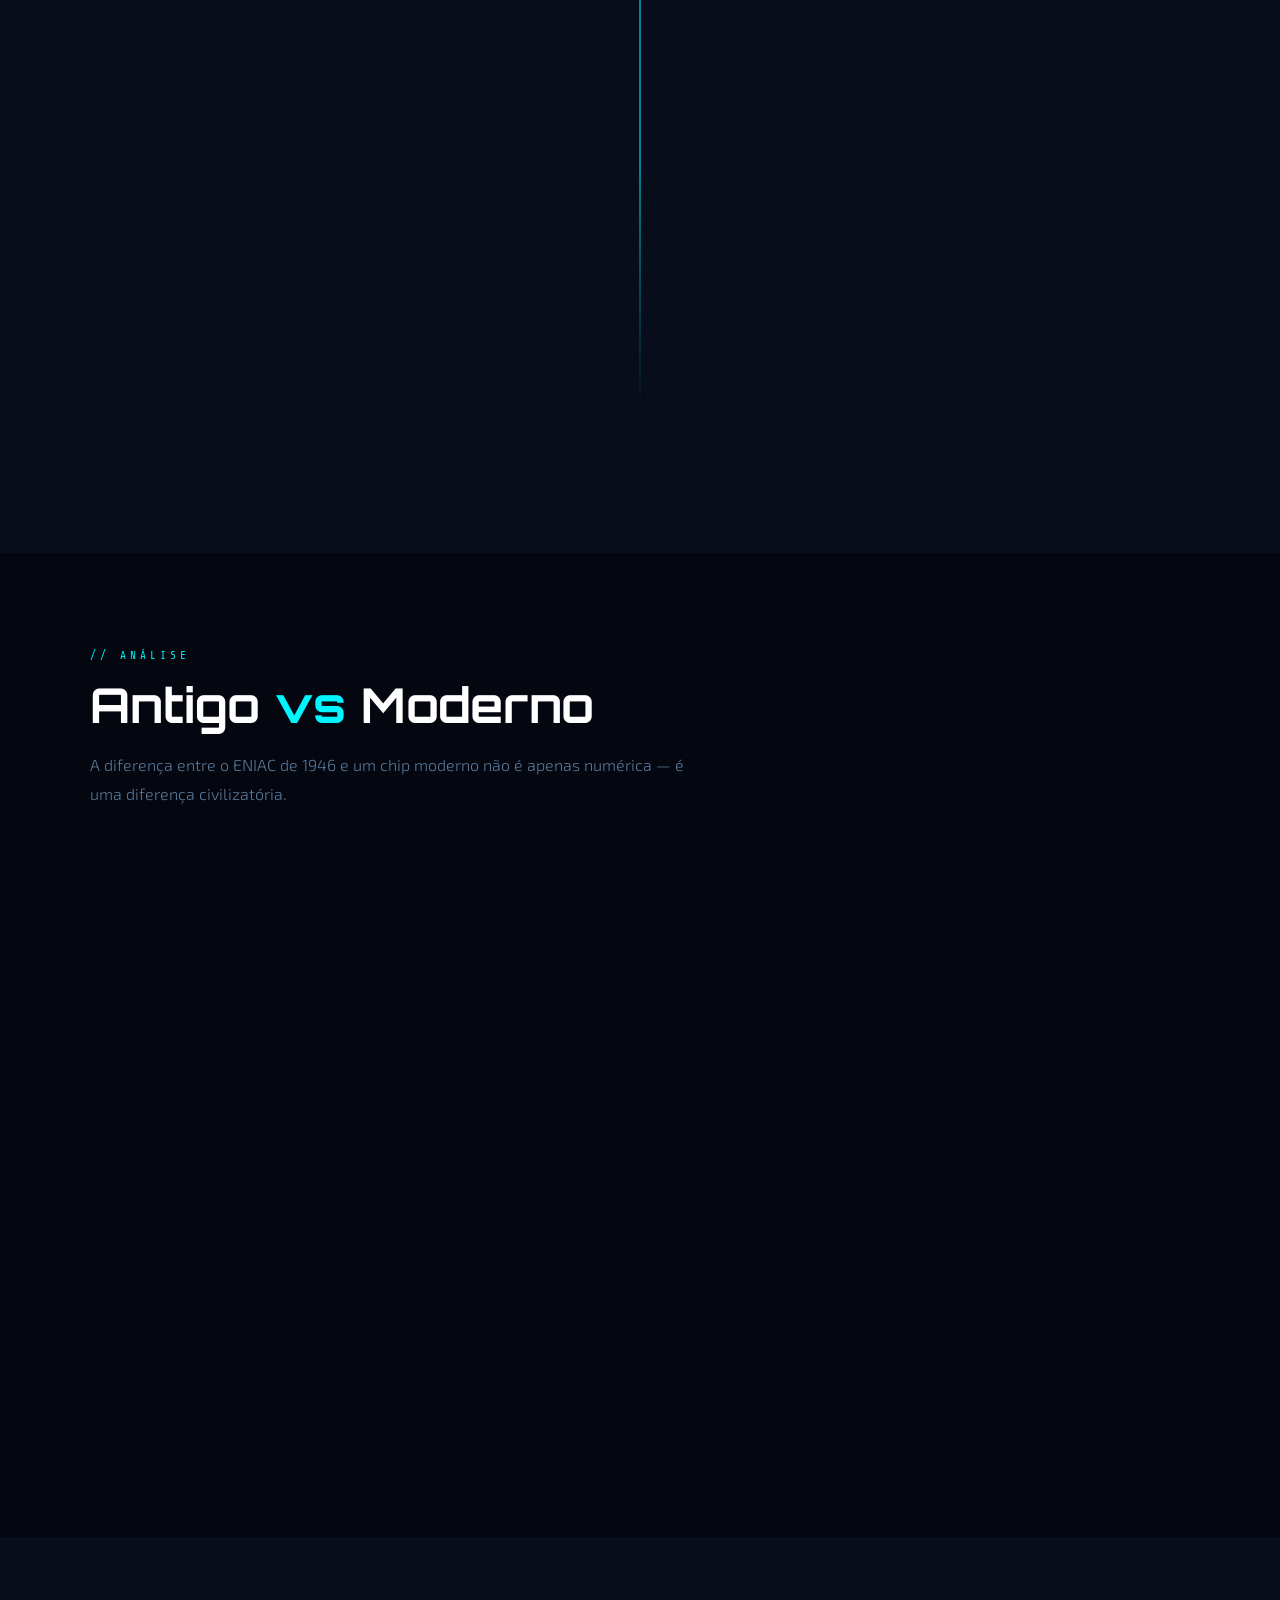
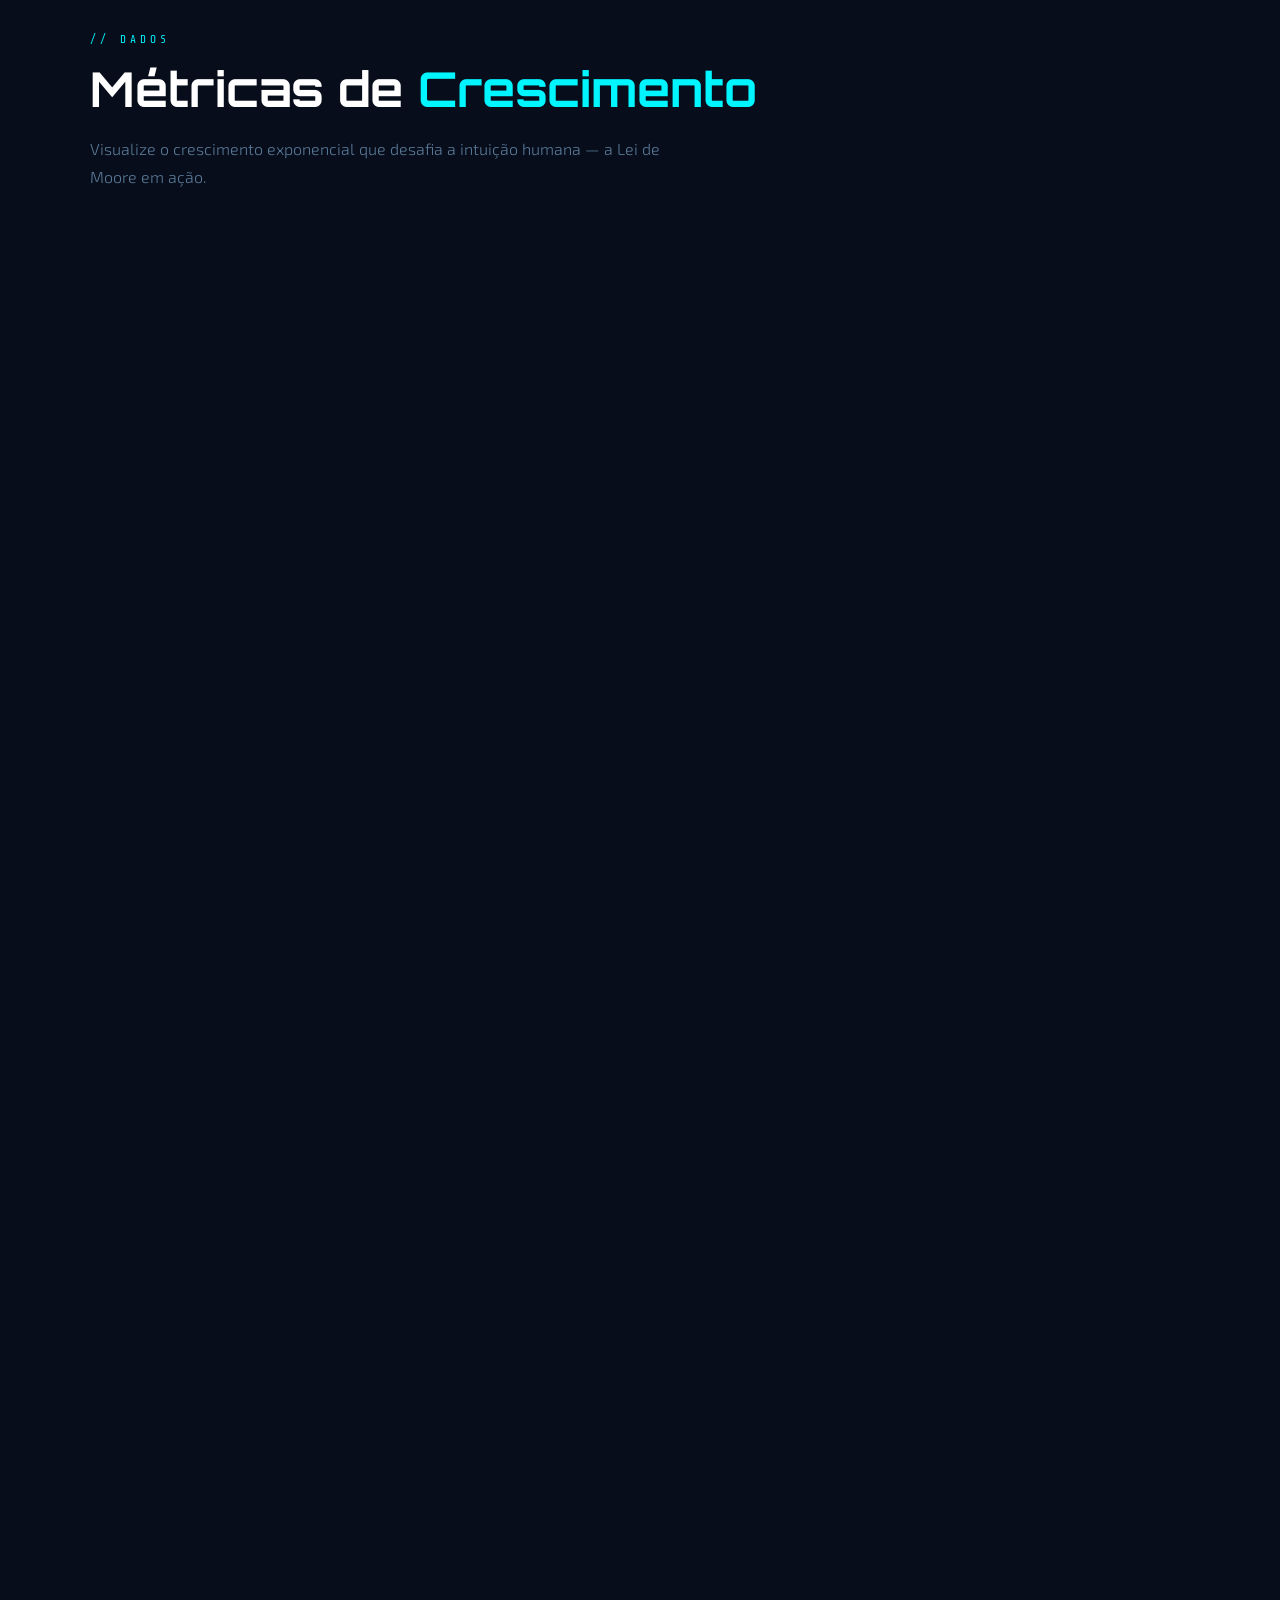
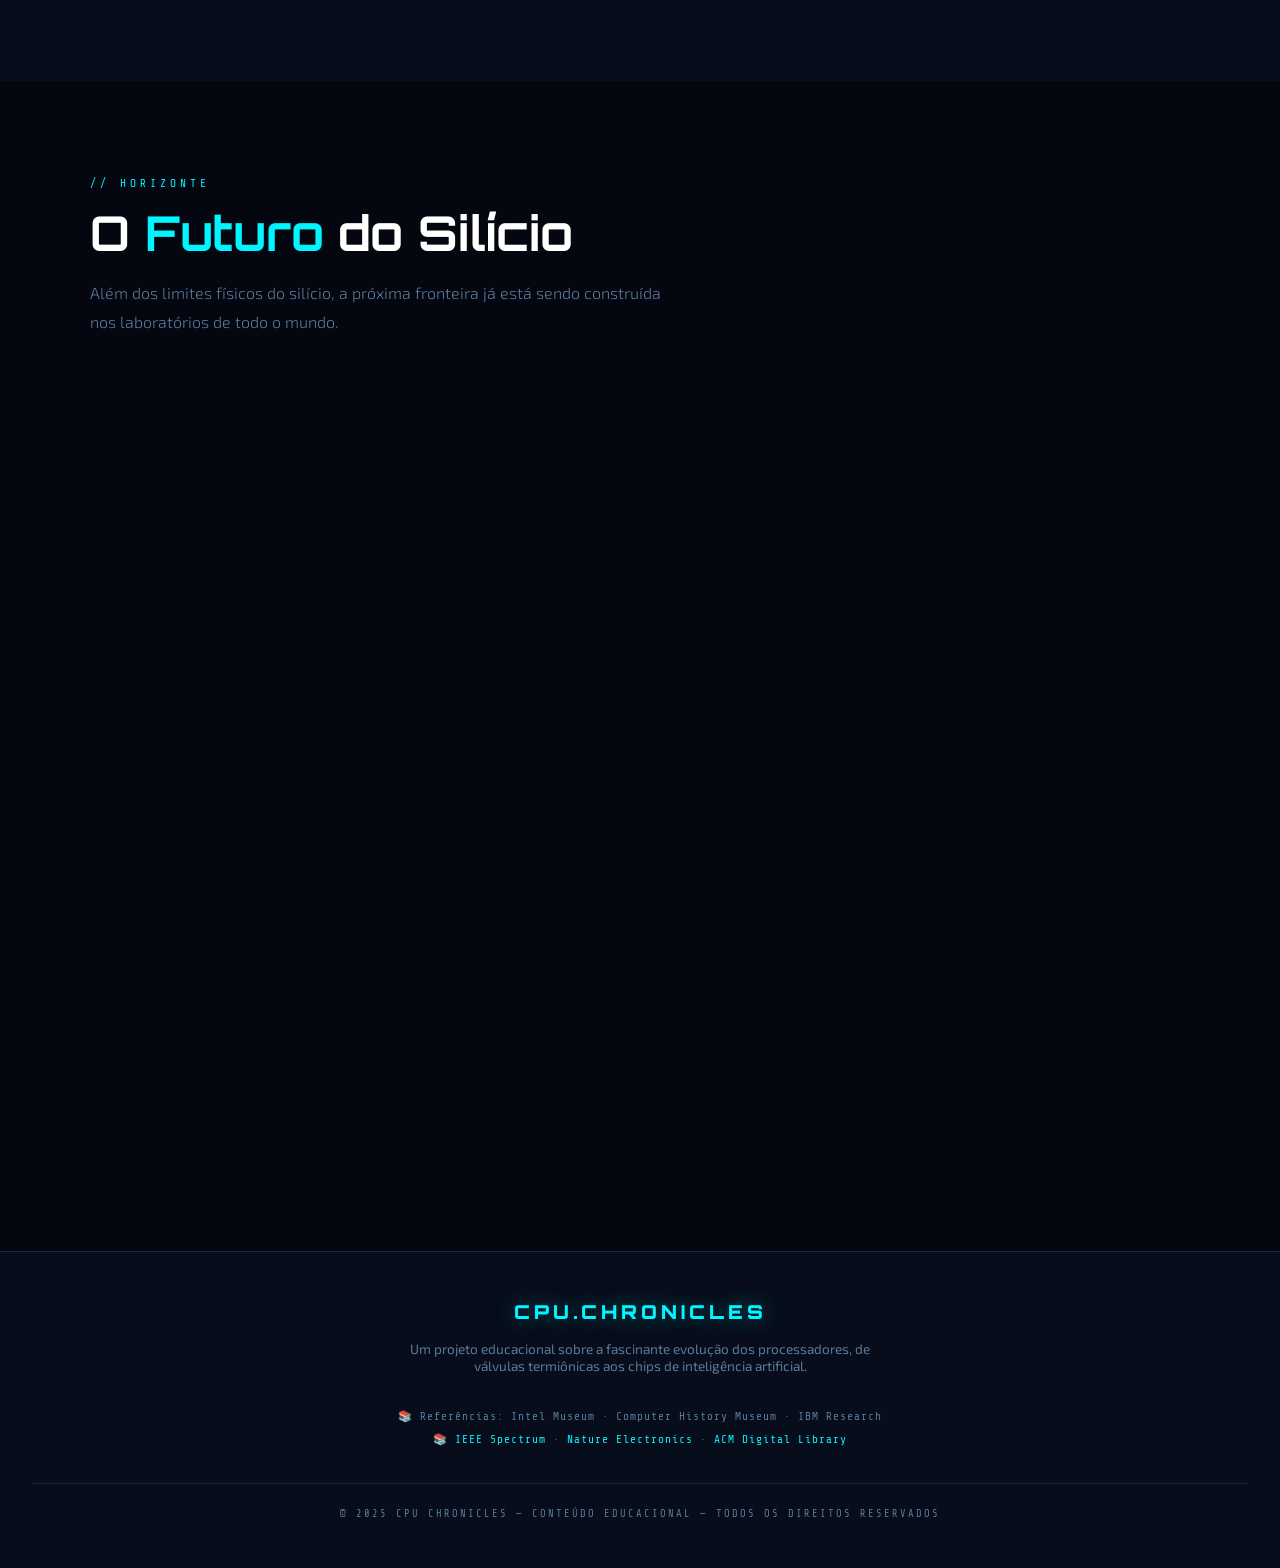
==== commit e0e8728d: "correção espaçamento grafico de barra" ====
--- a/index.html
+++ b/index.html
@@ -503,7 +503,7 @@
       <div class="chart-card" style="grid-column: span 2;">
         <div class="chart-title">▸ TAMANHO DO NÓ DE PROCESSO (NANÔMETROS)</div>
         <div
-          style="display:flex;align-items:flex-end;gap:4px;height:120px;padding-bottom:0.5rem;border-bottom:1px solid var(--border);">
+          style="display:flex;align-items:flex-end;gap:4px;height:120px;padding-bottom:0.5rem;border-bottom:1px solid var(--border); margin: 0 -1.5rem">
           <div style="display:flex;flex-direction:column;align-items:center;gap:4px;flex:1;" class="node-bar-col"
             data-h="100" data-label="1970 10µm" data-color="#ff4444"></div>
           <div style="display:flex;flex-direction:column;align-items:center;gap:4px;flex:1;" class="node-bar-col"
--- a/styles.css
+++ b/styles.css
@@ -767,19 +767,20 @@
 
 .charts-grid {
     width: 100%;
-    margin: 0 auto;
-    display: block;
-    padding: 1rem 0;
+    margin: 0;
+    display: flex;
+    flex-direction: column;
+    justify-content: space-between;
 }
 
 .chart-card {
     background: var(--card-bg);
     border: 1px solid var(--border);
     border-radius: 8px;
-    padding: 2rem;
-    margin: 2rem 2rem;
     opacity: 0;
     transition: opacity 0.6s;
+    margin: 1rem 0;
+    padding: 2rem;
 }
 
 .chart-card.visible {
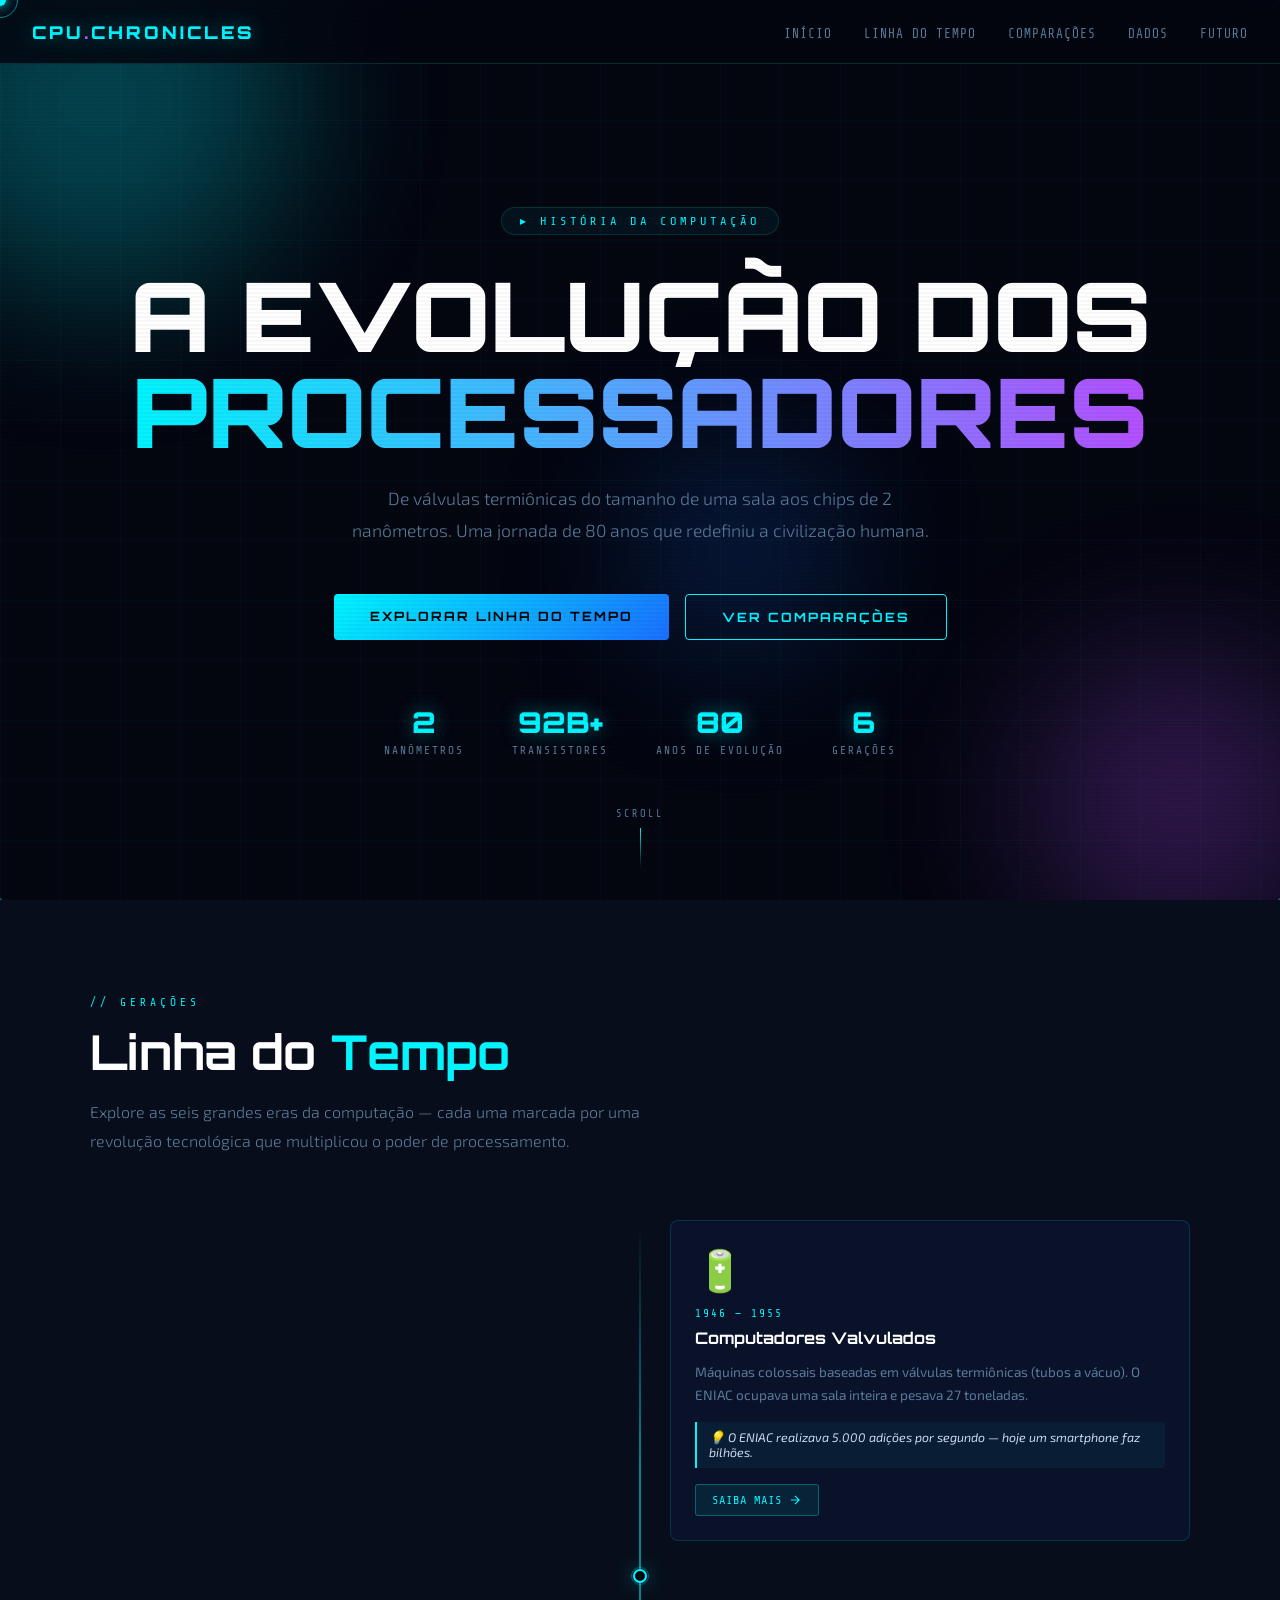
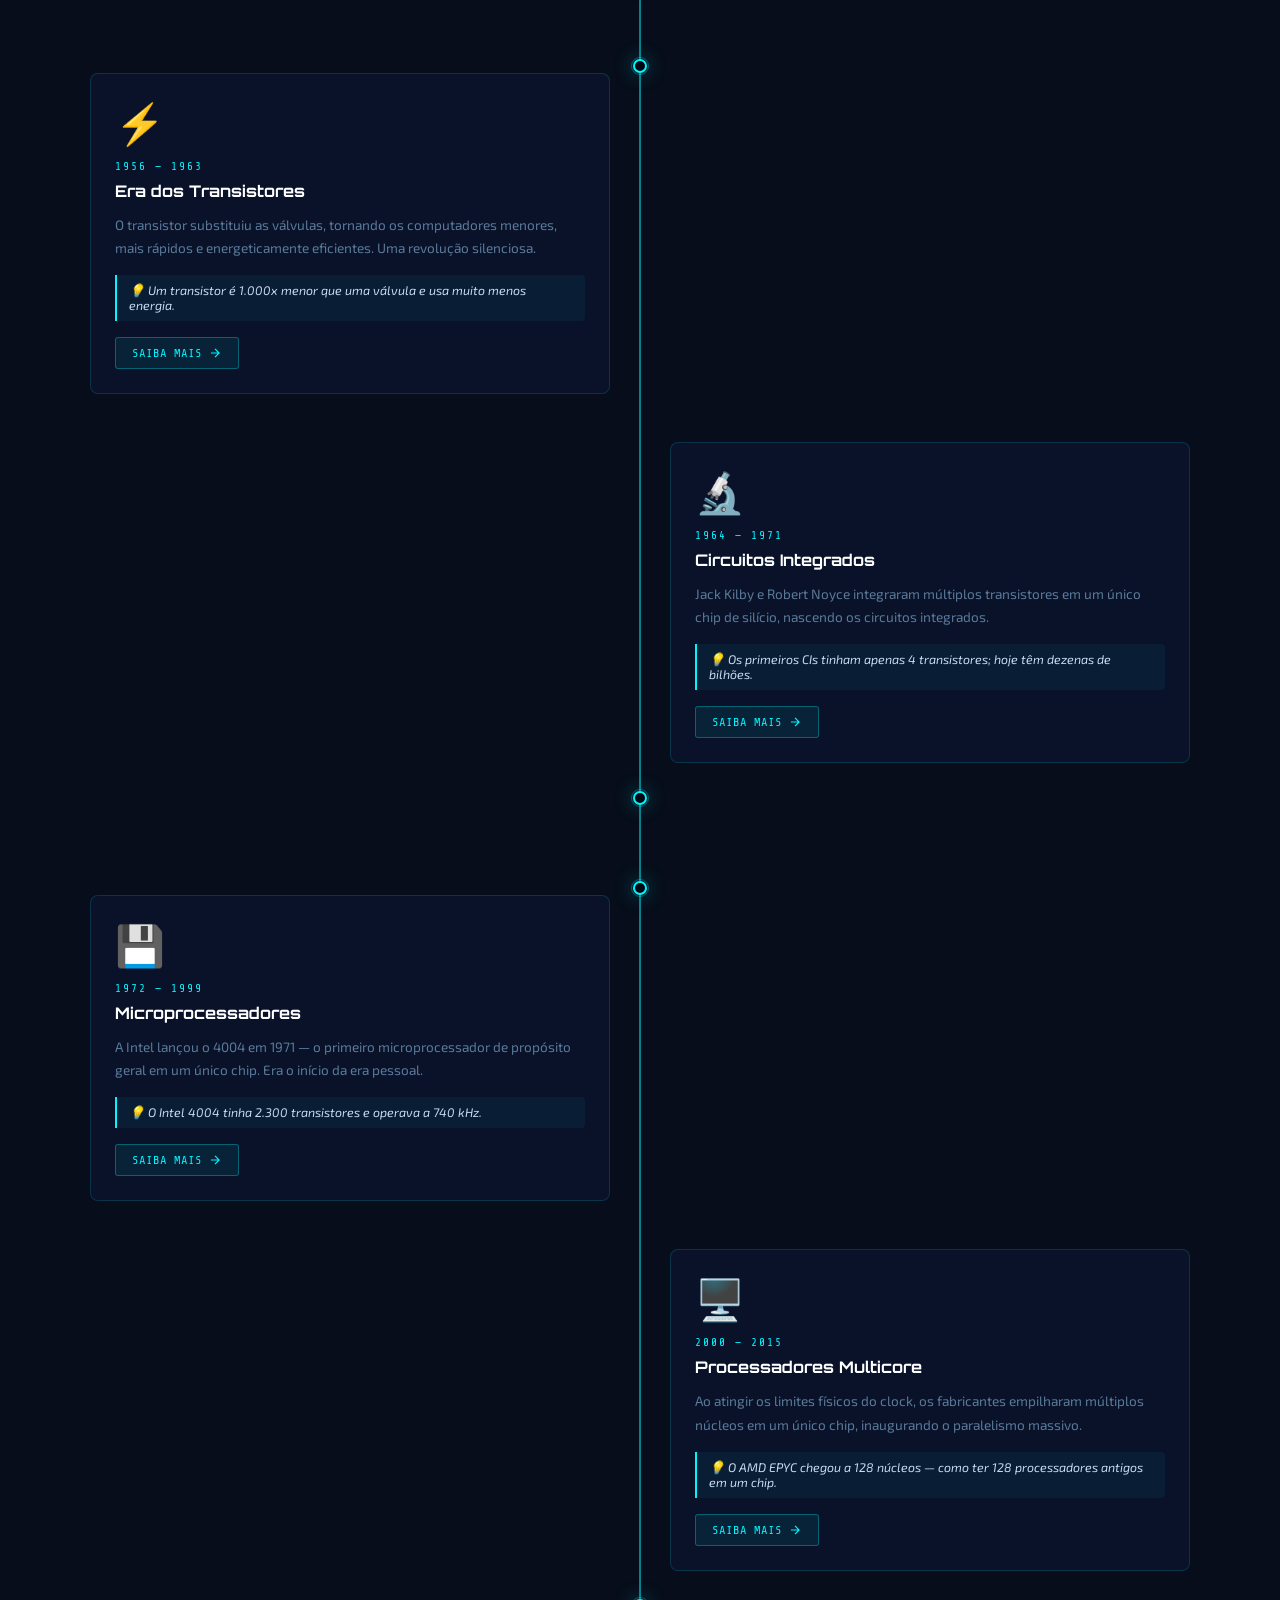
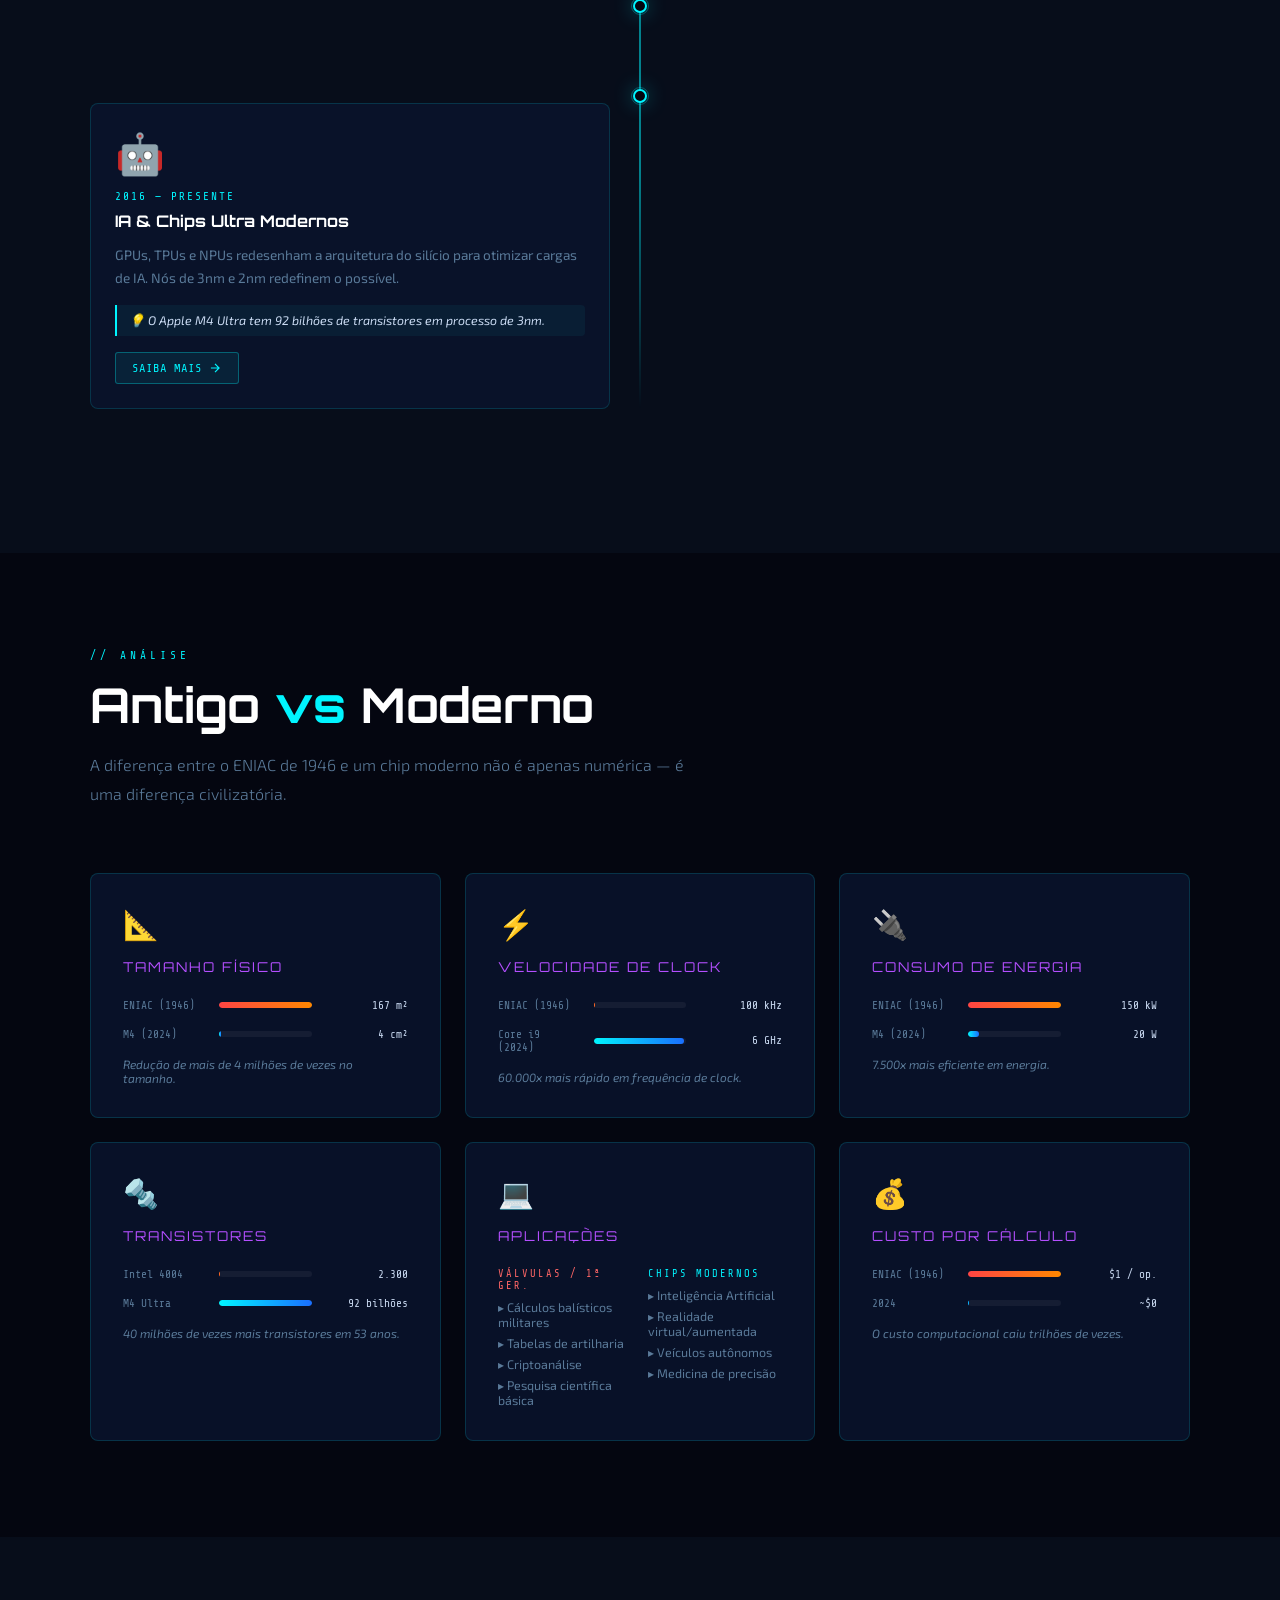
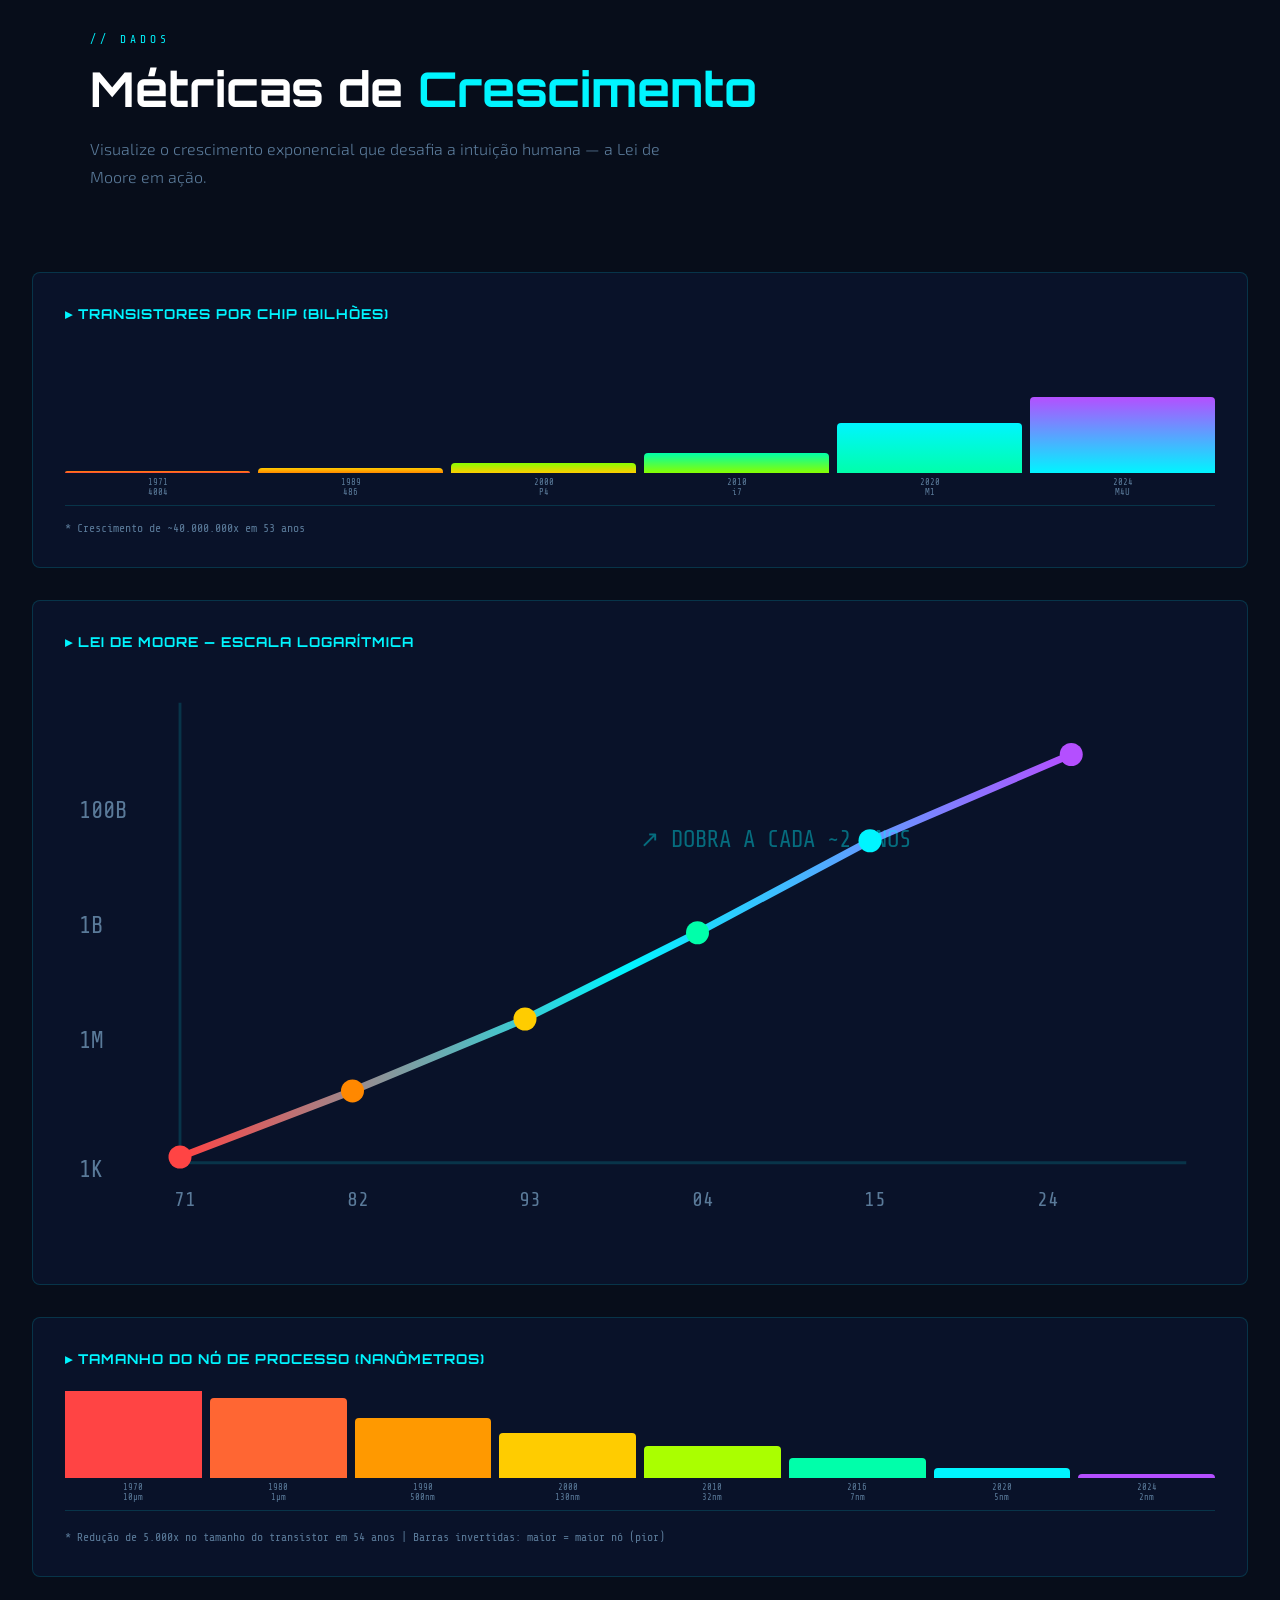
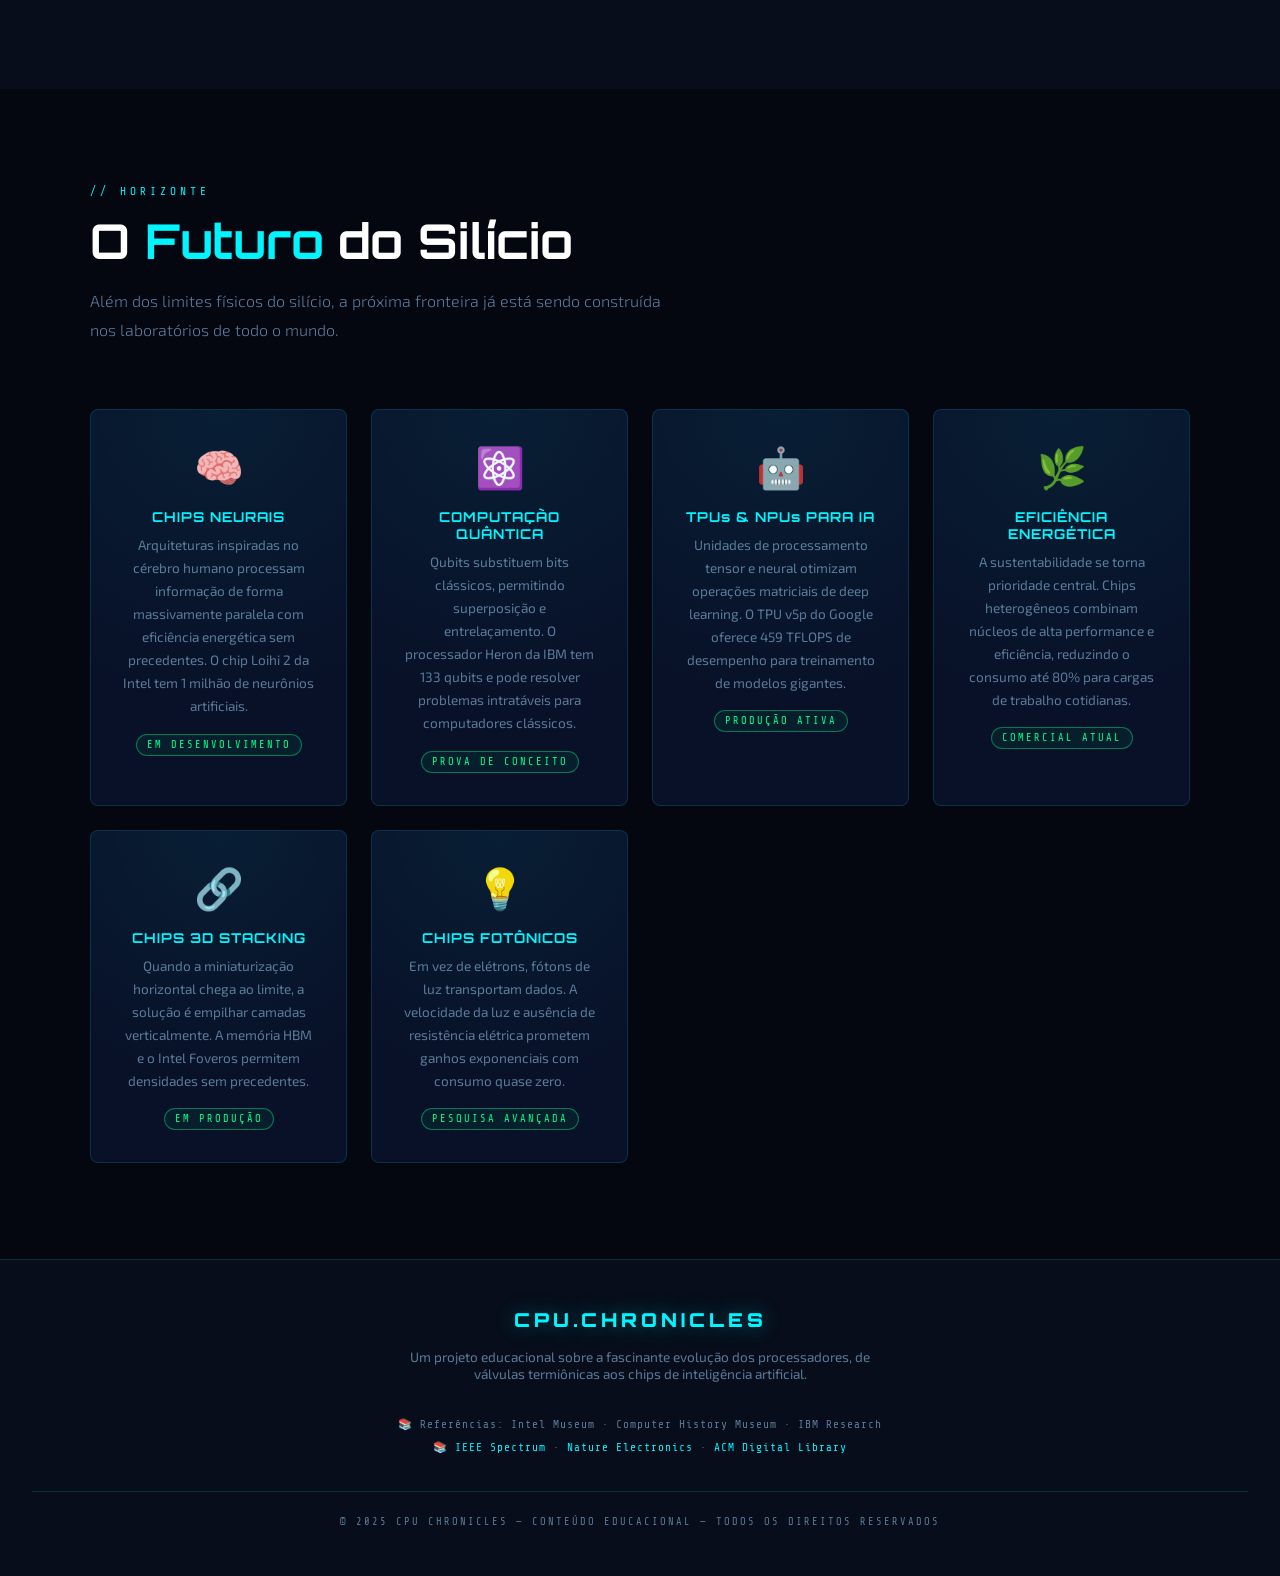
==== commit 1f906070: "update" ====
--- a/index.html
+++ b/index.html
@@ -502,24 +502,26 @@
 
       <div class="chart-card" style="grid-column: span 2;">
         <div class="chart-title">▸ TAMANHO DO NÓ DE PROCESSO (NANÔMETROS)</div>
-        <div
-          style="display:flex;align-items:flex-end;gap:4px;height:120px;padding-bottom:0.5rem;border-bottom:1px solid var(--border); margin: 0 -1.5rem">
-          <div style="display:flex;flex-direction:column;align-items:center;gap:4px;flex:1;" class="node-bar-col"
-            data-h="100" data-label="1970 10µm" data-color="#ff4444"></div>
-          <div style="display:flex;flex-direction:column;align-items:center;gap:4px;flex:1;" class="node-bar-col"
-            data-h="80" data-label="1980 1µm" data-color="#ff6633"></div>
-          <div style="display:flex;flex-direction:column;align-items:center;gap:4px;flex:1;" class="node-bar-col"
-            data-h="60" data-label="1990 500nm" data-color="#ff9900"></div>
-          <div style="display:flex;flex-direction:column;align-items:center;gap:4px;flex:1;" class="node-bar-col"
-            data-h="45" data-label="2000 130nm" data-color="#ffcc00"></div>
-          <div style="display:flex;flex-direction:column;align-items:center;gap:4px;flex:1;" class="node-bar-col"
-            data-h="32" data-label="2010 32nm" data-color="#aaff00"></div>
-          <div style="display:flex;flex-direction:column;align-items:center;gap:4px;flex:1;" class="node-bar-col"
-            data-h="20" data-label="2016 7nm" data-color="#00ffaa"></div>
-          <div style="display:flex;flex-direction:column;align-items:center;gap:4px;flex:1;" class="node-bar-col"
-            data-h="10" data-label="2020 5nm" data-color="#00f5ff"></div>
-          <div style="display:flex;flex-direction:column;align-items:center;gap:4px;flex:1;" class="node-bar-col"
-            data-h="4" data-label="2024 2nm" data-color="#b44fff"></div>
+        <div style="width: 100%; overflow-x: auto; padding-bottom: 0.5rem;">
+          <div
+            style="display:flex;align-items:flex-end;gap:8px;height:120px;padding-bottom:0.5rem;border-bottom:1px solid var(--border);min-width: 500px;">
+            <div style="display:flex;flex-direction:column;align-items:center;gap:4px;flex:1;" class="node-bar-col"
+              data-h="100" data-label="1970<br>10µm" data-color="#ff4444"></div>
+            <div style="display:flex;flex-direction:column;align-items:center;gap:4px;flex:1;" class="node-bar-col"
+              data-h="80" data-label="1980<br>1µm" data-color="#ff6633"></div>
+            <div style="display:flex;flex-direction:column;align-items:center;gap:4px;flex:1;" class="node-bar-col"
+              data-h="60" data-label="1990<br>500nm" data-color="#ff9900"></div>
+            <div style="display:flex;flex-direction:column;align-items:center;gap:4px;flex:1;" class="node-bar-col"
+              data-h="45" data-label="2000<br>130nm" data-color="#ffcc00"></div>
+            <div style="display:flex;flex-direction:column;align-items:center;gap:4px;flex:1;" class="node-bar-col"
+              data-h="32" data-label="2010<br>32nm" data-color="#aaff00"></div>
+            <div style="display:flex;flex-direction:column;align-items:center;gap:4px;flex:1;" class="node-bar-col"
+              data-h="20" data-label="2016<br>7nm" data-color="#00ffaa"></div>
+            <div style="display:flex;flex-direction:column;align-items:center;gap:4px;flex:1;" class="node-bar-col"
+              data-h="10" data-label="2020<br>5nm" data-color="#00f5ff"></div>
+            <div style="display:flex;flex-direction:column;align-items:center;gap:4px;flex:1;" class="node-bar-col"
+              data-h="4" data-label="2024<br>2nm" data-color="#b44fff"></div>
+          </div>
         </div>
         <p style="font-size:0.72rem;color:var(--text-dim);margin-top:0.75rem;font-family:'Share Tech Mono',monospace;">*
           Redução de 5.000x no tamanho do transistor em 54 anos | Barras invertidas: maior = maior nó (pior)</p>
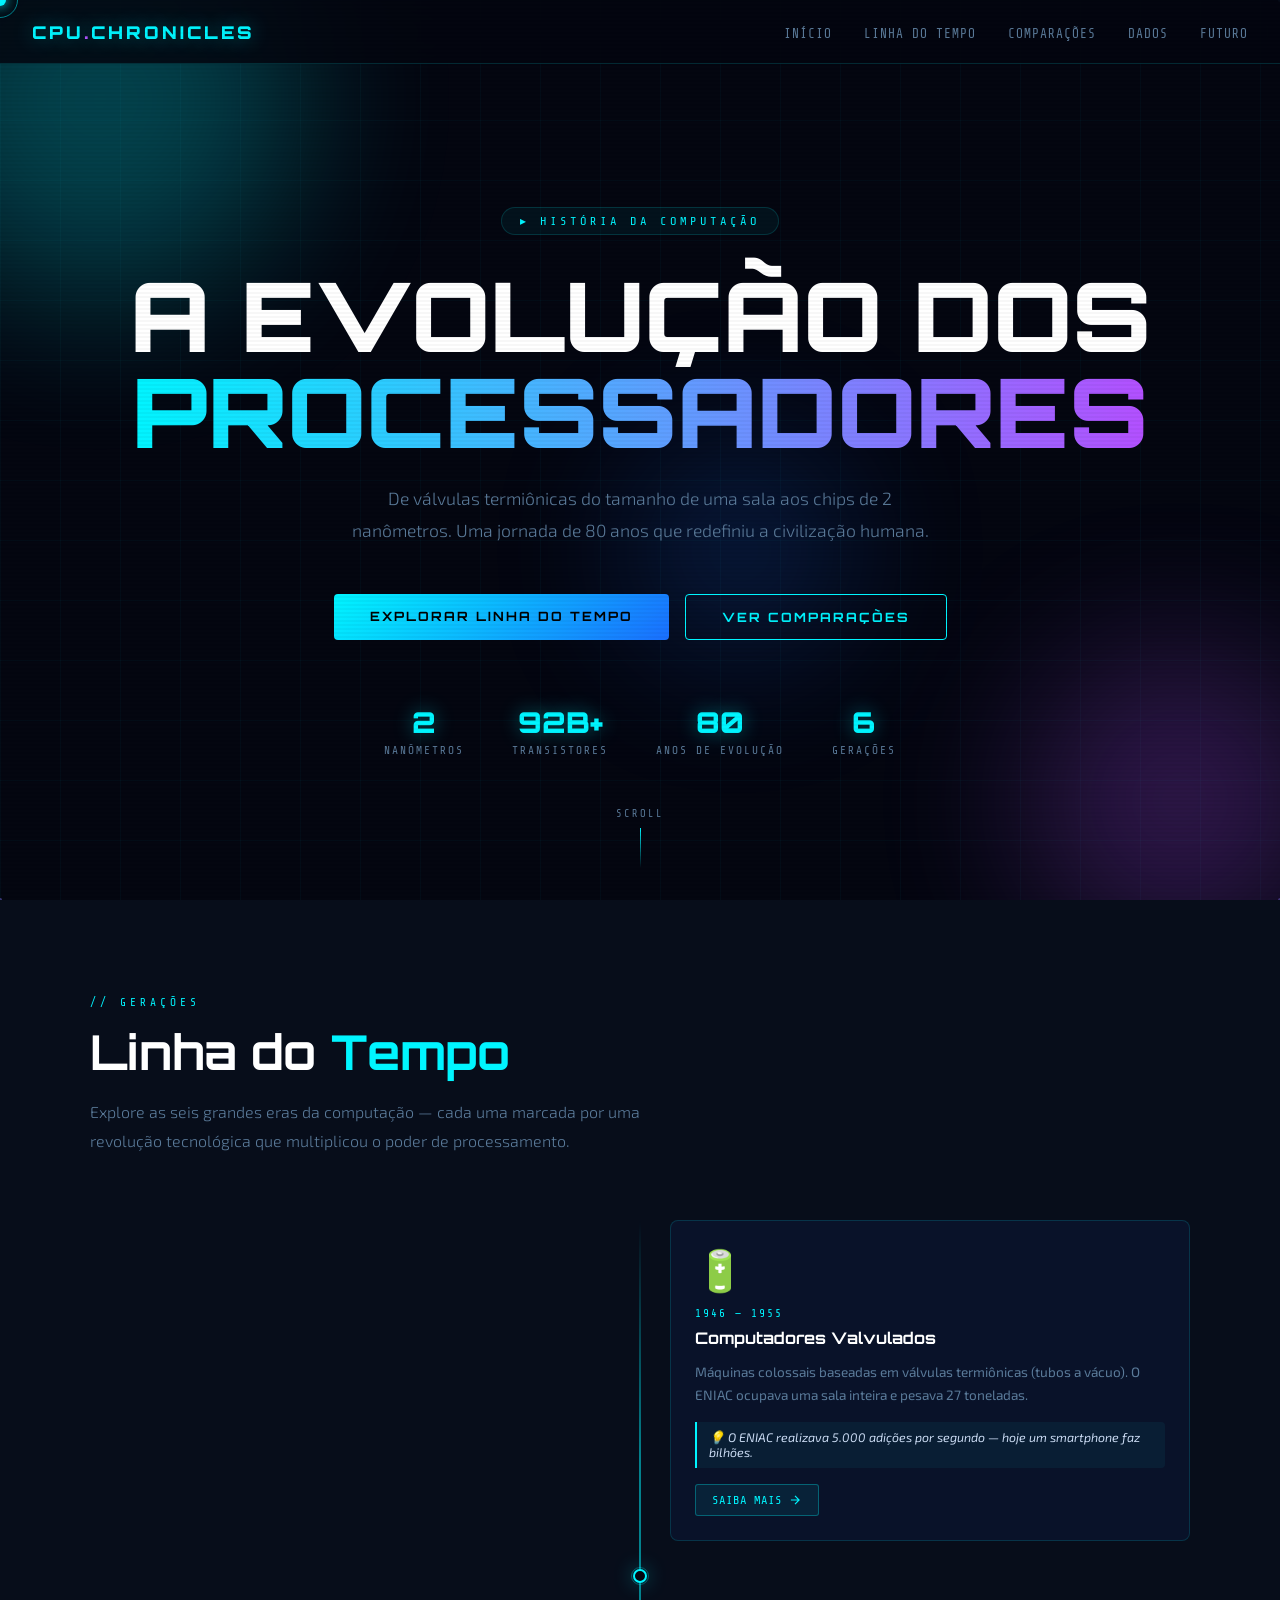
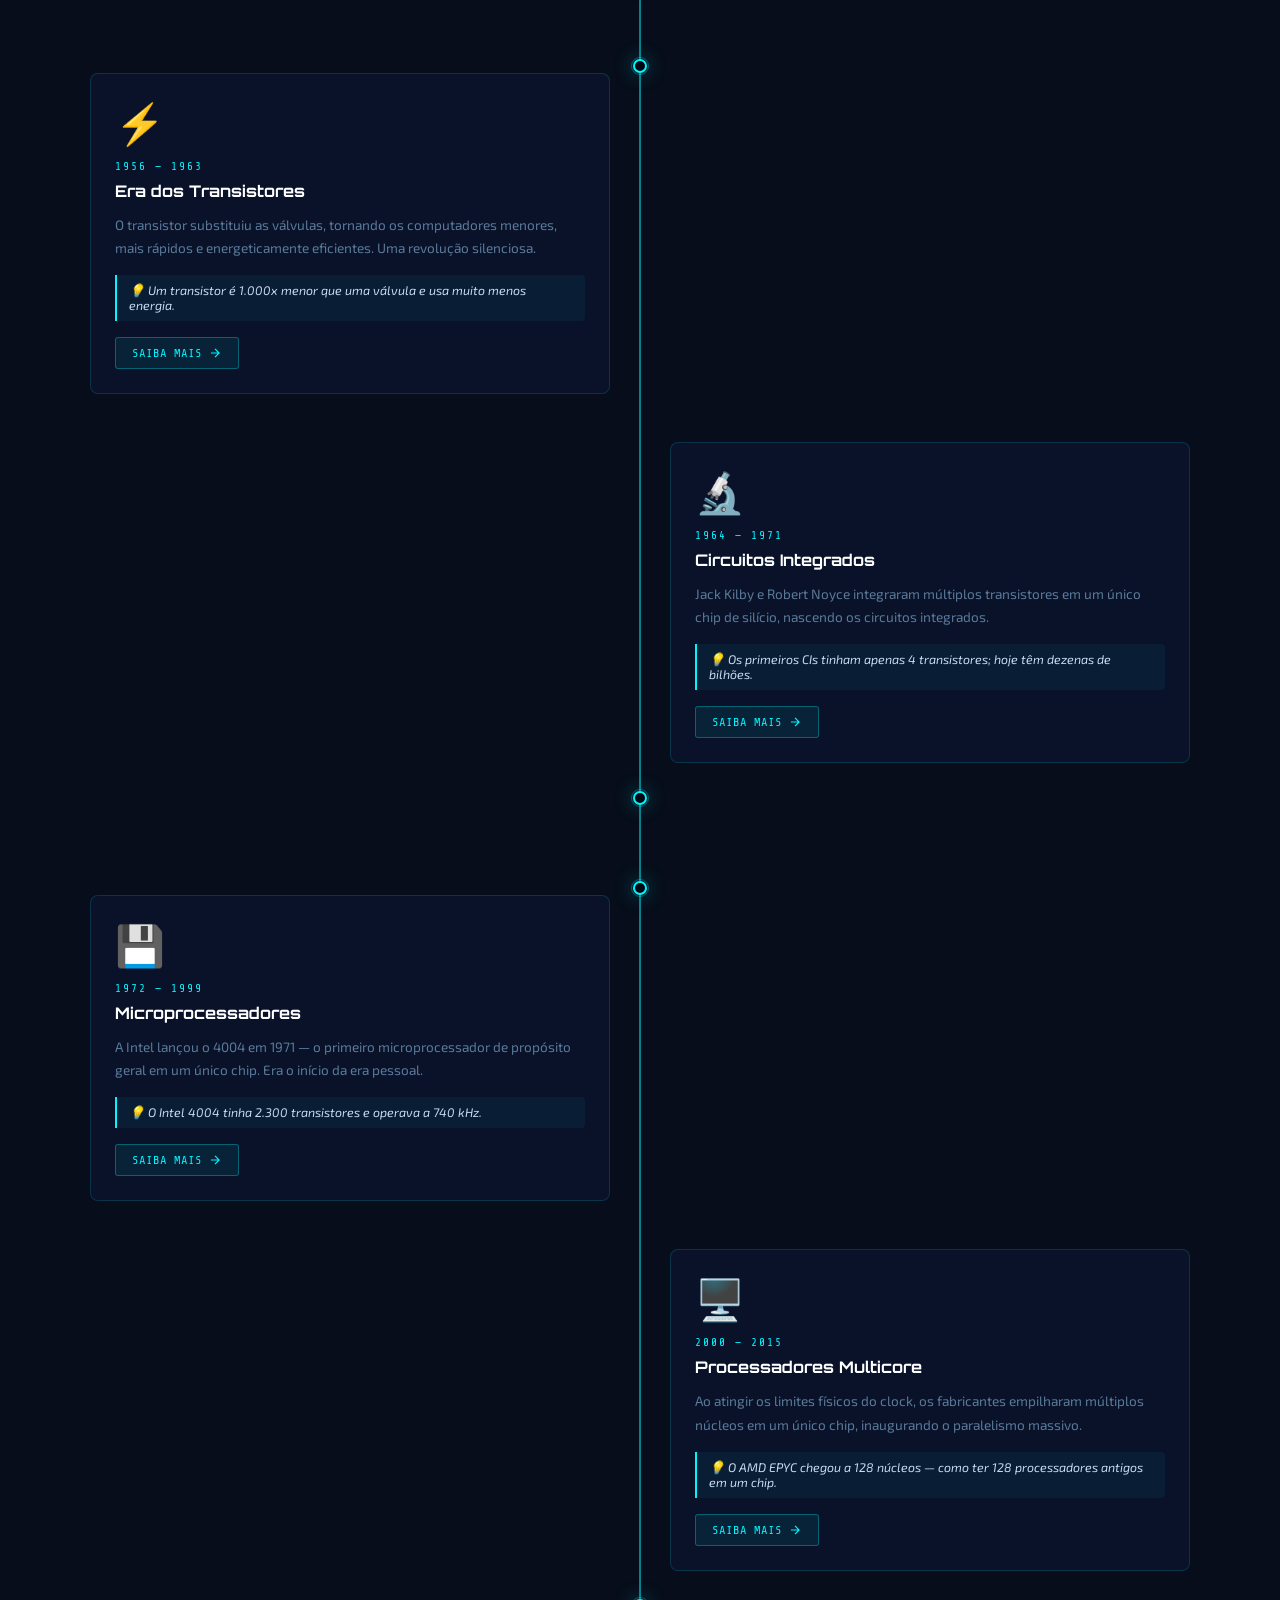
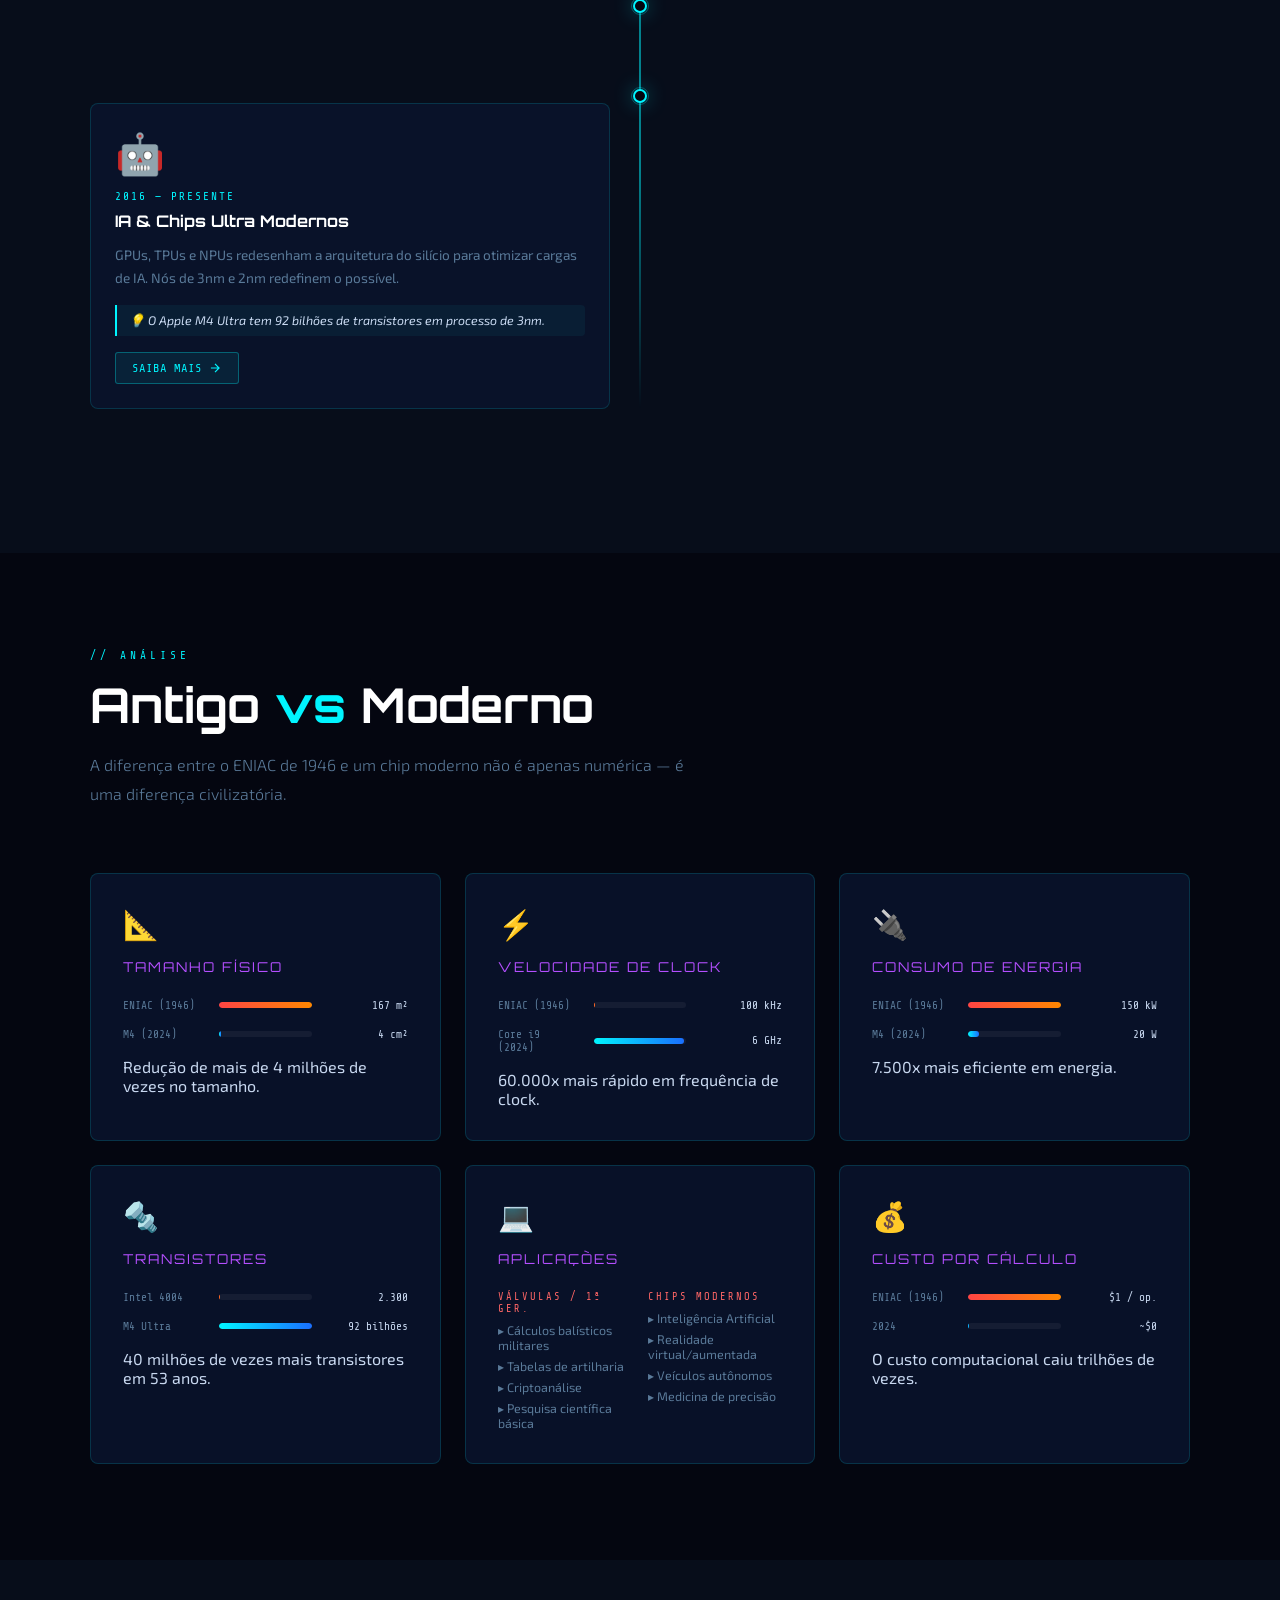
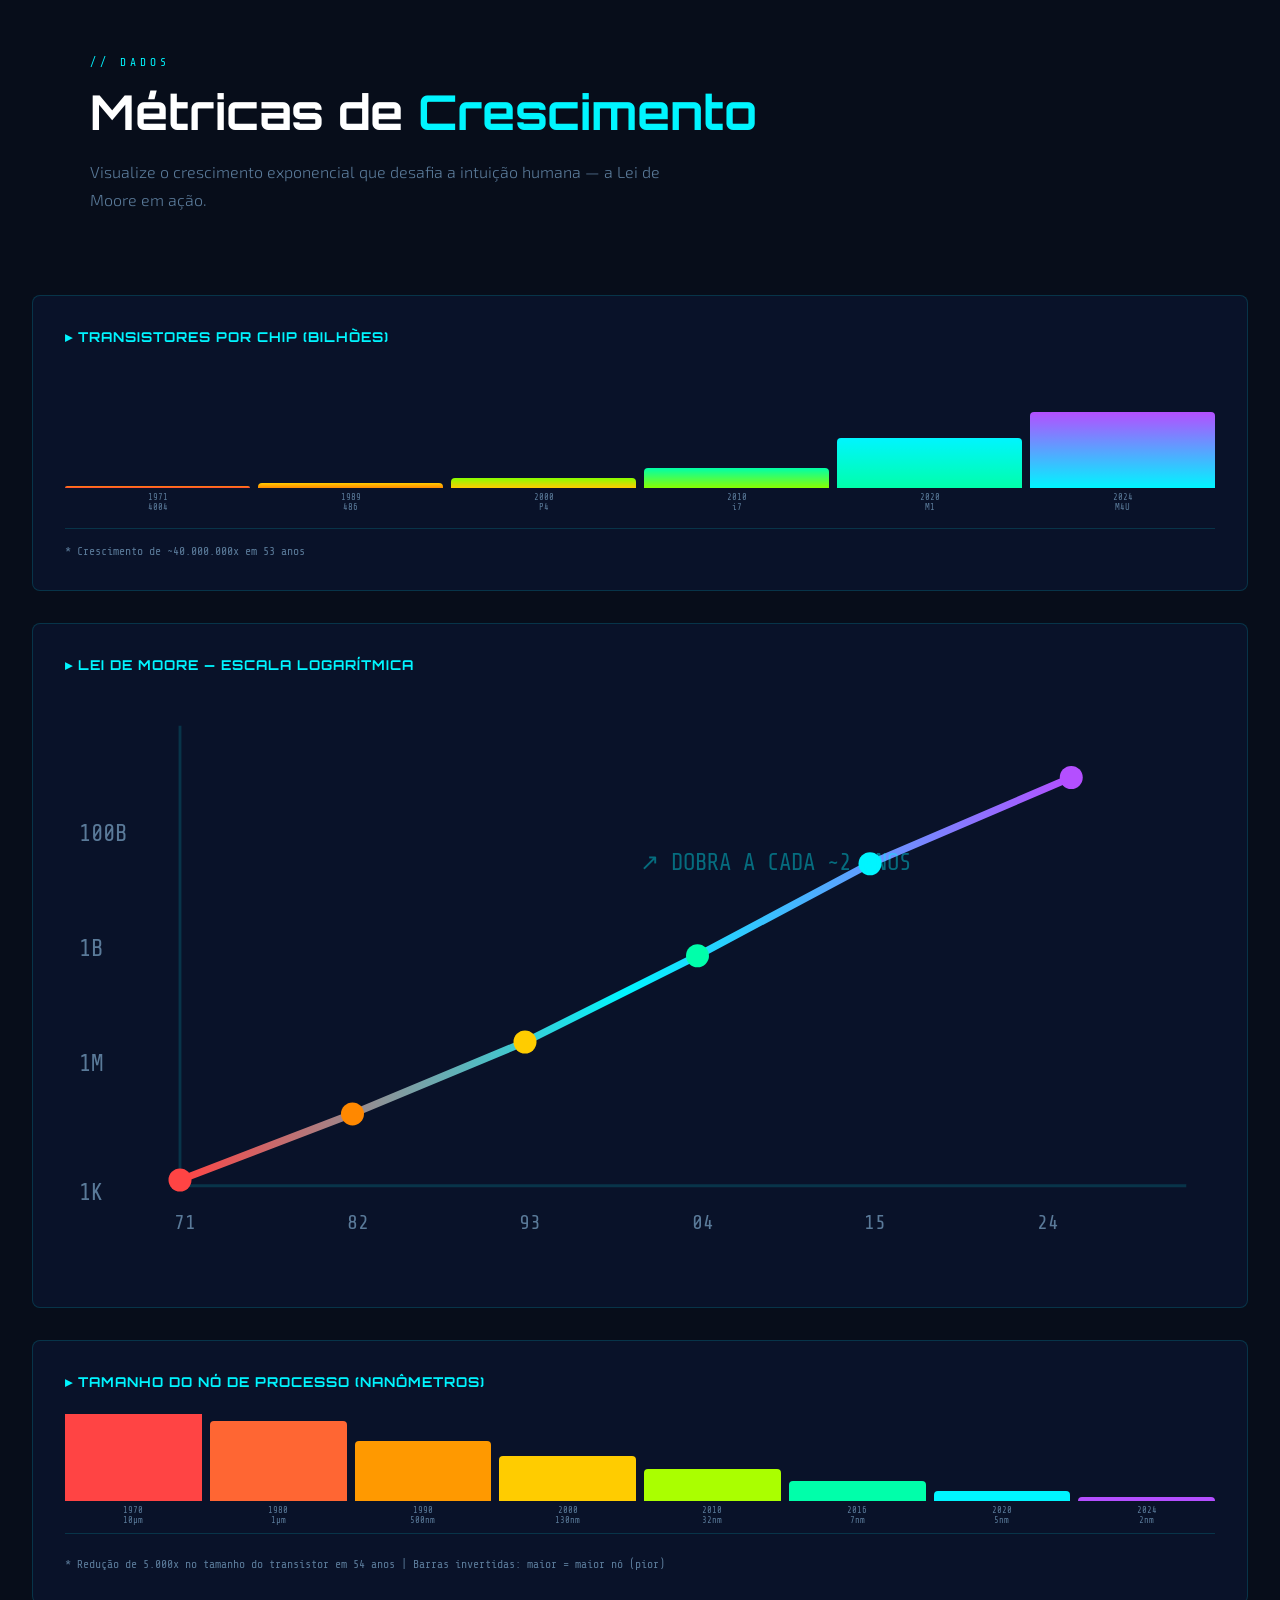
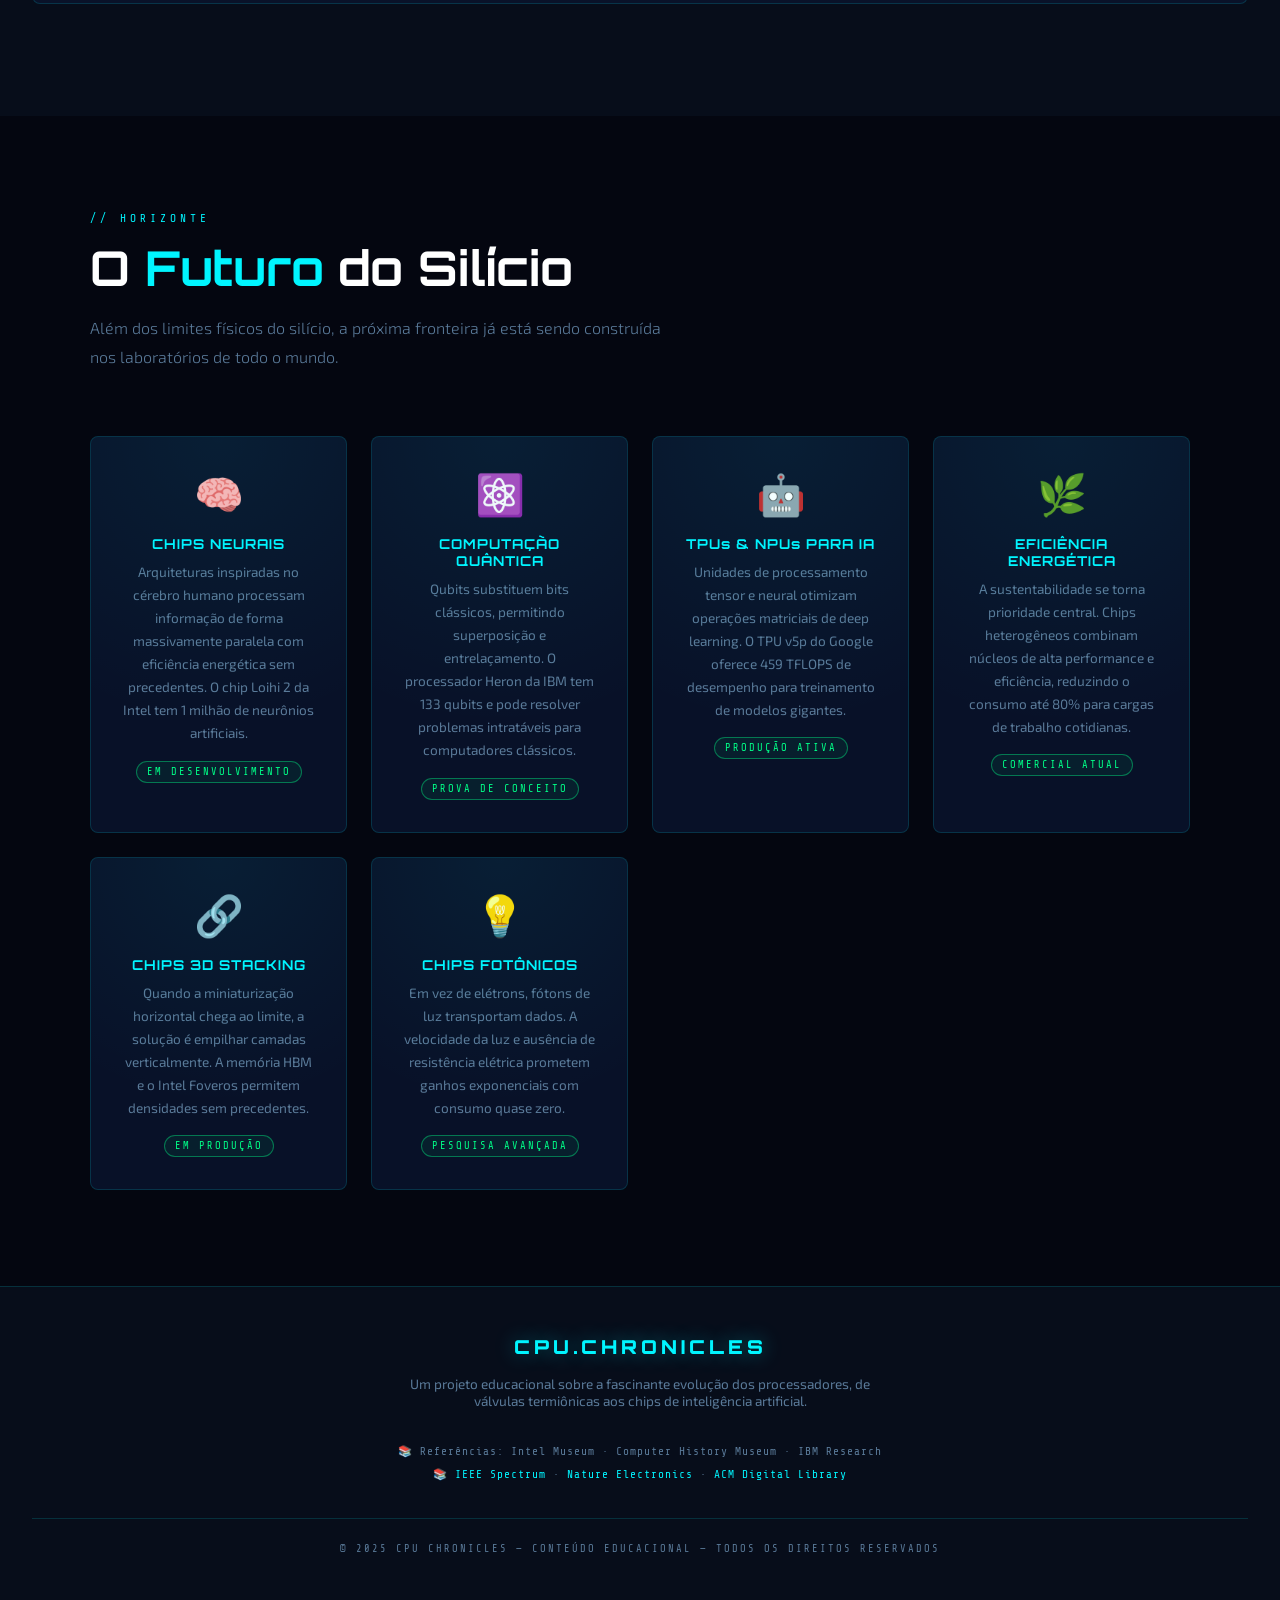
==== commit d1b9471a: "correções de alerta e estilos no html" ====
--- a/index.html
+++ b/index.html
@@ -247,7 +247,7 @@
           </div>
           <span class="compare-val">4 cm²</span>
         </div>
-        <p style="font-size:0.75rem;color:var(--text-dim);margin-top:1rem;font-style:italic;">Redução de mais de 4
+        <p class="p-comparisons">Redução de mais de 4
           milhões de vezes no tamanho.</p>
       </div>
 
@@ -272,7 +272,7 @@
           </div>
           <span class="compare-val">6 GHz</span>
         </div>
-        <p style="font-size:0.75rem;color:var(--text-dim);margin-top:1rem;font-style:italic;">60.000x mais rápido em
+        <p class="p-comparisons">60.000x mais rápido em
           frequência de clock.</p>
       </div>
 
@@ -297,7 +297,7 @@
           </div>
           <span class="compare-val">20 W</span>
         </div>
-        <p style="font-size:0.75rem;color:var(--text-dim);margin-top:1rem;font-style:italic;">7.500x mais eficiente em
+        <p class="p-comparisons">7.500x mais eficiente em
           energia.</p>
       </div>
 
@@ -322,20 +322,18 @@
           </div>
           <span class="compare-val">92 bilhões</span>
         </div>
-        <p style="font-size:0.75rem;color:var(--text-dim);margin-top:1rem;font-style:italic;">40 milhões de vezes mais
+        <p class="p-comparisons">40 milhões de vezes mais
           transistores em 53 anos.</p>
       </div>
 
-      <div class="compare-card" style="grid-column: span 1;">
+      <div class="compare-card">
         <span class="compare-icon">💻</span>
         <div class="compare-metric">APLICAÇÕES</div>
-        <div style="display:grid;grid-template-columns:1fr 1fr;gap:1rem;margin-top:0.5rem;">
+        <div class="compare-aplications-info">
           <div>
-            <div
-              style="font-family:'Share Tech Mono',monospace;font-size:0.65rem;color:#ff6666;letter-spacing:2px;margin-bottom:8px;">
+            <div class="compare-aplications-title">
               VÁLVULAS / 1ª GER.</div>
-            <ul
-              style="font-size:0.78rem;color:var(--text-dim);list-style:none;display:flex;flex-direction:column;gap:6px;">
+            <ul class="compare-aplications-ul">
               <li>▸ Cálculos balísticos militares</li>
               <li>▸ Tabelas de artilharia</li>
               <li>▸ Criptoanálise</li>
@@ -343,11 +341,9 @@
             </ul>
           </div>
           <div>
-            <div
-              style="font-family:'Share Tech Mono',monospace;font-size:0.65rem;color:var(--cyan);letter-spacing:2px;margin-bottom:8px;">
+            <div class="compare-aplications-title">
               CHIPS MODERNOS</div>
-            <ul
-              style="font-size:0.78rem;color:var(--text-dim);list-style:none;display:flex;flex-direction:column;gap:6px;">
+            <ul class="compare-aplications-ul">
               <li>▸ Inteligência Artificial</li>
               <li>▸ Realidade virtual/aumentada</li>
               <li>▸ Veículos autônomos</li>
@@ -378,8 +374,7 @@
           </div>
           <span class="compare-val">~$0</span>
         </div>
-        <p style="font-size:0.75rem;color:var(--text-dim);margin-top:1rem;font-style:italic;">O custo computacional caiu
-          trilhões de vezes.</p>
+        <p class="p-comparisons">O custo computacional caiu trilhões de vezes.</p>
       </div>
 
     </div>
@@ -397,64 +392,45 @@
     <div class="charts-grid">
       <div class="chart-card">
         <div class="chart-title">▸ TRANSISTORES POR CHIP (BILHÕES)</div>
-        <div class="bar-chart" id="transistorChart"
-          style="display:flex;align-items:flex-end;gap:8px;height:160px;padding-bottom:0.5rem;border-bottom:1px solid var(--border);">
-          <div class="bar-col"
-            style="display:flex;flex-direction:column;align-items:center;justify-content:flex-end;gap:4px;flex:1;height:100px;">
-            <div class="bar-visual" data-height="2"
-              style="background:linear-gradient(to top,#ff4444,#ff8800);width:100%;border-radius:4px 4px 0 0;height:0;transition:height 1s cubic-bezier(0.23,1,0.32,1)">
-            </div>
-            <div class="bar-label"
-              style="font-family:'Share Tech Mono',monospace;font-size:0.55rem;color:#5a7a99;text-align:center;">
+        <div class="bar-chart" id="transistorChart">
+          <div class="bar-col">
+            <div id="bar-visual-1" class="bar-visual" data-height="2">
+            </div>
+            <div class="bar-label">
               1971<br>4004</div>
           </div>
-          <div class="bar-col"
-            style="display:flex;flex-direction:column;align-items:center;justify-content:flex-end;gap:4px;flex:1;height:100px;">
-            <div class="bar-visual" data-height="5"
-              style="background:linear-gradient(to top,#ff8800,#ffcc00);width:100%;border-radius:4px 4px 0 0;height:0;transition:height 1s cubic-bezier(0.23,1,0.32,1)">
-            </div>
-            <div class="bar-label"
-              style="font-family:'Share Tech Mono',monospace;font-size:0.55rem;color:#5a7a99;text-align:center;">
+          <div class="bar-col">
+            <div id="bar-visual-2" class="bar-visual" data-height="5">
+            </div>
+            <div class="bar-label">
               1989<br>486</div>
           </div>
-          <div class="bar-col"
-            style="display:flex;flex-direction:column;align-items:center;justify-content:flex-end;gap:4px;flex:1;height:100px;">
-            <div class="bar-visual" data-height="10"
-              style="background:linear-gradient(to top,#ffcc00,#88ff00);width:100%;border-radius:4px 4px 0 0;height:0;transition:height 1s cubic-bezier(0.23,1,0.32,1)">
-            </div>
-            <div class="bar-label"
-              style="font-family:'Share Tech Mono',monospace;font-size:0.55rem;color:#5a7a99;text-align:center;">
+          <div class="bar-col">
+            <div id="bar-visual-3" class="bar-visual" data-height="10">
+            </div>
+            <div class="bar-label">
               2000<br>P4</div>
           </div>
-          <div class="bar-col"
-            style="display:flex;flex-direction:column;align-items:center;justify-content:flex-end;gap:4px;flex:1;height:100px;">
-            <div class="bar-visual" data-height="20"
-              style="background:linear-gradient(to top,#88ff00,#00ffaa);width:100%;border-radius:4px 4px 0 0;height:0;transition:height 1s cubic-bezier(0.23,1,0.32,1)">
-            </div>
-            <div class="bar-label"
-              style="font-family:'Share Tech Mono',monospace;font-size:0.55rem;color:#5a7a99;text-align:center;">
+          <div class="bar-col">
+            <div id="bar-visual-4" class="bar-visual" data-height="20">
+            </div>
+            <div class="bar-label">
               2010<br>i7</div>
           </div>
-          <div class="bar-col"
-            style="display:flex;flex-direction:column;align-items:center;justify-content:flex-end;gap:4px;flex:1;height:100px;">
-            <div class="bar-visual" data-height="50"
-              style="background:linear-gradient(to top,#00ffaa,#00f5ff);width:100%;border-radius:4px 4px 0 0;height:0;transition:height 1s cubic-bezier(0.23,1,0.32,1)">
-            </div>
-            <div class="bar-label"
-              style="font-family:'Share Tech Mono',monospace;font-size:0.55rem;color:#5a7a99;text-align:center;">
+          <div class="bar-col">
+            <div id="bar-visual-5" class="bar-visual" data-height="50">
+            </div>
+            <div class="bar-label">
               2020<br>M1</div>
           </div>
-          <div class="bar-col"
-            style="display:flex;flex-direction:column;align-items:center;justify-content:flex-end;gap:4px;flex:1;height:100px;">
-            <div class="bar-visual" data-height="100"
-              style="background:linear-gradient(to top,var(--cyan),var(--purple));width:100%;border-radius:4px 4px 0 0;height:0;transition:height 1s cubic-bezier(0.23,1,0.32,1)">
-            </div>
-            <div class="bar-label"
-              style="font-family:'Share Tech Mono',monospace;font-size:0.55rem;color:#5a7a99;text-align:center;">
+          <div class="bar-col">
+            <div id="bar-visual-6" class="bar-visual" data-height="100">
+            </div>
+            <div class="bar-label">
               2024<br>M4U</div>
           </div>
         </div>
-        <p style="font-size:0.72rem;color:var(--text-dim);margin-top:1rem;font-family:'Share Tech Mono',monospace;">*
+        <p class="p-charts">*
           Crescimento de ~40.000.000x em 53 anos</p>
       </div>
 
@@ -484,9 +460,8 @@
           <text x="278" y="185" fill="#5a7a99" font-size="7" font-family="Share Tech Mono">15</text>
           <text x="338" y="185" fill="#5a7a99" font-size="7" font-family="Share Tech Mono">24</text>
           <!-- Data line -->
-          <polyline id="mooresLine" points="40,168 100,145 160,120 220,90 280,58 350,28" fill="none"
-            stroke="url(#lineGrad)" stroke-width="2.5" stroke-dasharray="600" stroke-dashoffset="600"
-            style="transition: stroke-dashoffset 2s ease" />
+          <polyline id="mooresLine" class="mooresLine" points="40,168 100,145 160,120 220,90 280,58 350,28" fill="none"
+            stroke="url(#lineGrad)" stroke-width="2.5" stroke-dasharray="600" stroke-dashoffset="600"/>
           <!-- Dots -->
           <circle cx="40" cy="168" r="4" fill="#ff4444" />
           <circle cx="100" cy="145" r="4" fill="#ff8800" />
@@ -500,30 +475,29 @@
         </svg>
       </div>
 
-      <div class="chart-card" style="grid-column: span 2;">
+      <div class="chart-card">
         <div class="chart-title">▸ TAMANHO DO NÓ DE PROCESSO (NANÔMETROS)</div>
-        <div style="width: 100%; overflow-x: auto; padding-bottom: 0.5rem;">
-          <div
-            style="display:flex;align-items:flex-end;gap:8px;height:120px;padding-bottom:0.5rem;border-bottom:1px solid var(--border);min-width: 500px;">
-            <div style="display:flex;flex-direction:column;align-items:center;gap:4px;flex:1;" class="node-bar-col"
+        <div class="bar-chart-2">
+          <div class="bar-chart-3">
+            <div class="node-bar-col"
               data-h="100" data-label="1970<br>10µm" data-color="#ff4444"></div>
-            <div style="display:flex;flex-direction:column;align-items:center;gap:4px;flex:1;" class="node-bar-col"
+            <div class="node-bar-col"
               data-h="80" data-label="1980<br>1µm" data-color="#ff6633"></div>
-            <div style="display:flex;flex-direction:column;align-items:center;gap:4px;flex:1;" class="node-bar-col"
+            <div class="node-bar-col"
               data-h="60" data-label="1990<br>500nm" data-color="#ff9900"></div>
-            <div style="display:flex;flex-direction:column;align-items:center;gap:4px;flex:1;" class="node-bar-col"
+            <div class="node-bar-col"
               data-h="45" data-label="2000<br>130nm" data-color="#ffcc00"></div>
-            <div style="display:flex;flex-direction:column;align-items:center;gap:4px;flex:1;" class="node-bar-col"
+            <div class="node-bar-col"
               data-h="32" data-label="2010<br>32nm" data-color="#aaff00"></div>
-            <div style="display:flex;flex-direction:column;align-items:center;gap:4px;flex:1;" class="node-bar-col"
+            <div class="node-bar-col"
               data-h="20" data-label="2016<br>7nm" data-color="#00ffaa"></div>
-            <div style="display:flex;flex-direction:column;align-items:center;gap:4px;flex:1;" class="node-bar-col"
+            <div class="node-bar-col"
               data-h="10" data-label="2020<br>5nm" data-color="#00f5ff"></div>
-            <div style="display:flex;flex-direction:column;align-items:center;gap:4px;flex:1;" class="node-bar-col"
+            <div class="node-bar-col"
               data-h="4" data-label="2024<br>2nm" data-color="#b44fff"></div>
           </div>
         </div>
-        <p style="font-size:0.72rem;color:var(--text-dim);margin-top:0.75rem;font-family:'Share Tech Mono',monospace;">*
+        <p class="p-charts">*
           Redução de 5.000x no tamanho do transistor em 54 anos | Barras invertidas: maior = maior nó (pior)</p>
       </div>
     </div>
--- a/styles.css
+++ b/styles.css
@@ -674,6 +674,7 @@
 }
 
 .compare-card {
+    grid-column: span 1;
     background: var(--card-bg);
     border: 1px solid var(--border);
     border-radius: 8px;
@@ -709,6 +710,30 @@
     margin-bottom: 1.5rem;
 }
 
+.compare-aplications-info {
+    display: grid;
+    grid-template-columns: 1fr 1fr;
+    gap: 1rem;
+    margin-top: 0.5rem;
+}
+
+.compare-aplications-title {
+    font-family: 'Share Tech Mono', monospace;
+    font-size: 0.65rem;
+    color: #ff6666;
+    letter-spacing: 2px;
+    margin-bottom: 8px;
+}
+
+.compare-aplications-ul {
+    font-size: 0.78rem;
+    color: var(--text-dim);
+    list-style: none;
+    display: flex;
+    flex-direction: column;
+    gap: 6px;
+}
+
 .compare-row {
     display: flex;
     justify-content: space-between;
@@ -760,6 +785,13 @@
     background: linear-gradient(90deg, var(--cyan), var(--blue));
 }
 
+p-comparisons {
+    font-size: 0.75rem;
+    color: var(--text-dim);
+    margin-top: 1rem;
+    font-style: italic;
+}
+
 /* CHARTS */
 #charts {
     background: var(--bg2);
@@ -774,6 +806,7 @@
 }
 
 .chart-card {
+    grid-column: span 2;
     background: var(--card-bg);
     border: 1px solid var(--border);
     border-radius: 8px;
@@ -810,8 +843,10 @@
     flex: 1;
     display: flex;
     flex-direction: column;
+    justify-content: flex-end;
     align-items: center;
     gap: 4px;
+    height: 100px;
 }
 
 .bar-visual {
@@ -820,8 +855,30 @@
     position: relative;
     height: 0;
     transition: height 1.2s cubic-bezier(0.23, 1, 0.32, 1);
-
-    background-color: blue;
+}
+
+#bar-visual-1 {
+    background: linear-gradient(to top, #ff4444, #ff8800);
+}
+
+#bar-visual-2 {
+    background: linear-gradient(to top, #ff8800, #ffcc00);
+}
+
+#bar-visual-3 {
+    background: linear-gradient(to top, #ffcc00, #88ff00);
+}
+
+#bar-visual-4 {
+    background: linear-gradient(to top, #88ff00, #00ffaa);
+}
+
+#bar-visual-5 {
+    background: linear-gradient(to top, #00ffaa, #00f5ff);
+}
+
+#bar-visual-6 {
+    background: linear-gradient(to top, var(--cyan), var(--purple));
 }
 
 .bar-label {
@@ -829,6 +886,13 @@
     font-size: 0.55rem;
     color: var(--text-dim);
     text-align: center;
+}
+
+.p-charts {
+    font-size: 0.72rem;
+    color: var(--text-dim);
+    margin-top: 1rem;
+    font-family: 'Share Tech Mono', monospace;
 }
 
 /* Moore's law dots */
@@ -840,6 +904,34 @@
 .moores-svg {
     width: 100%;
     height: 100%;
+}
+
+.mooresLine {
+    transition: stroke-dashoffset 2s ease;
+}
+
+.bar-chart-2 {
+    width: 100%;
+    overflow-x: auto;
+    padding-bottom: 0.5rem;
+}
+
+.bar-chart-3 {
+    display: flex;
+    align-items: flex-end;
+    gap: 8px;
+    height: 120px;
+    padding-bottom: 0.5rem;
+    border-bottom: 1px solid var(--border);
+    min-width: 500px;
+}
+
+.node-bar-col {
+    display: flex;
+    flex-direction: column;
+    align-items: center;
+    gap: 4px;
+    flex: 1;
 }
 
 /* FUTURE */
@@ -925,6 +1017,7 @@
     position: fixed;
     inset: 0;
     background: rgba(4, 6, 16, 0.95);
+    -webkit-backdrop-filter: blur(20px);
     backdrop-filter: blur(20px);
     z-index: 2000;
     display: flex;
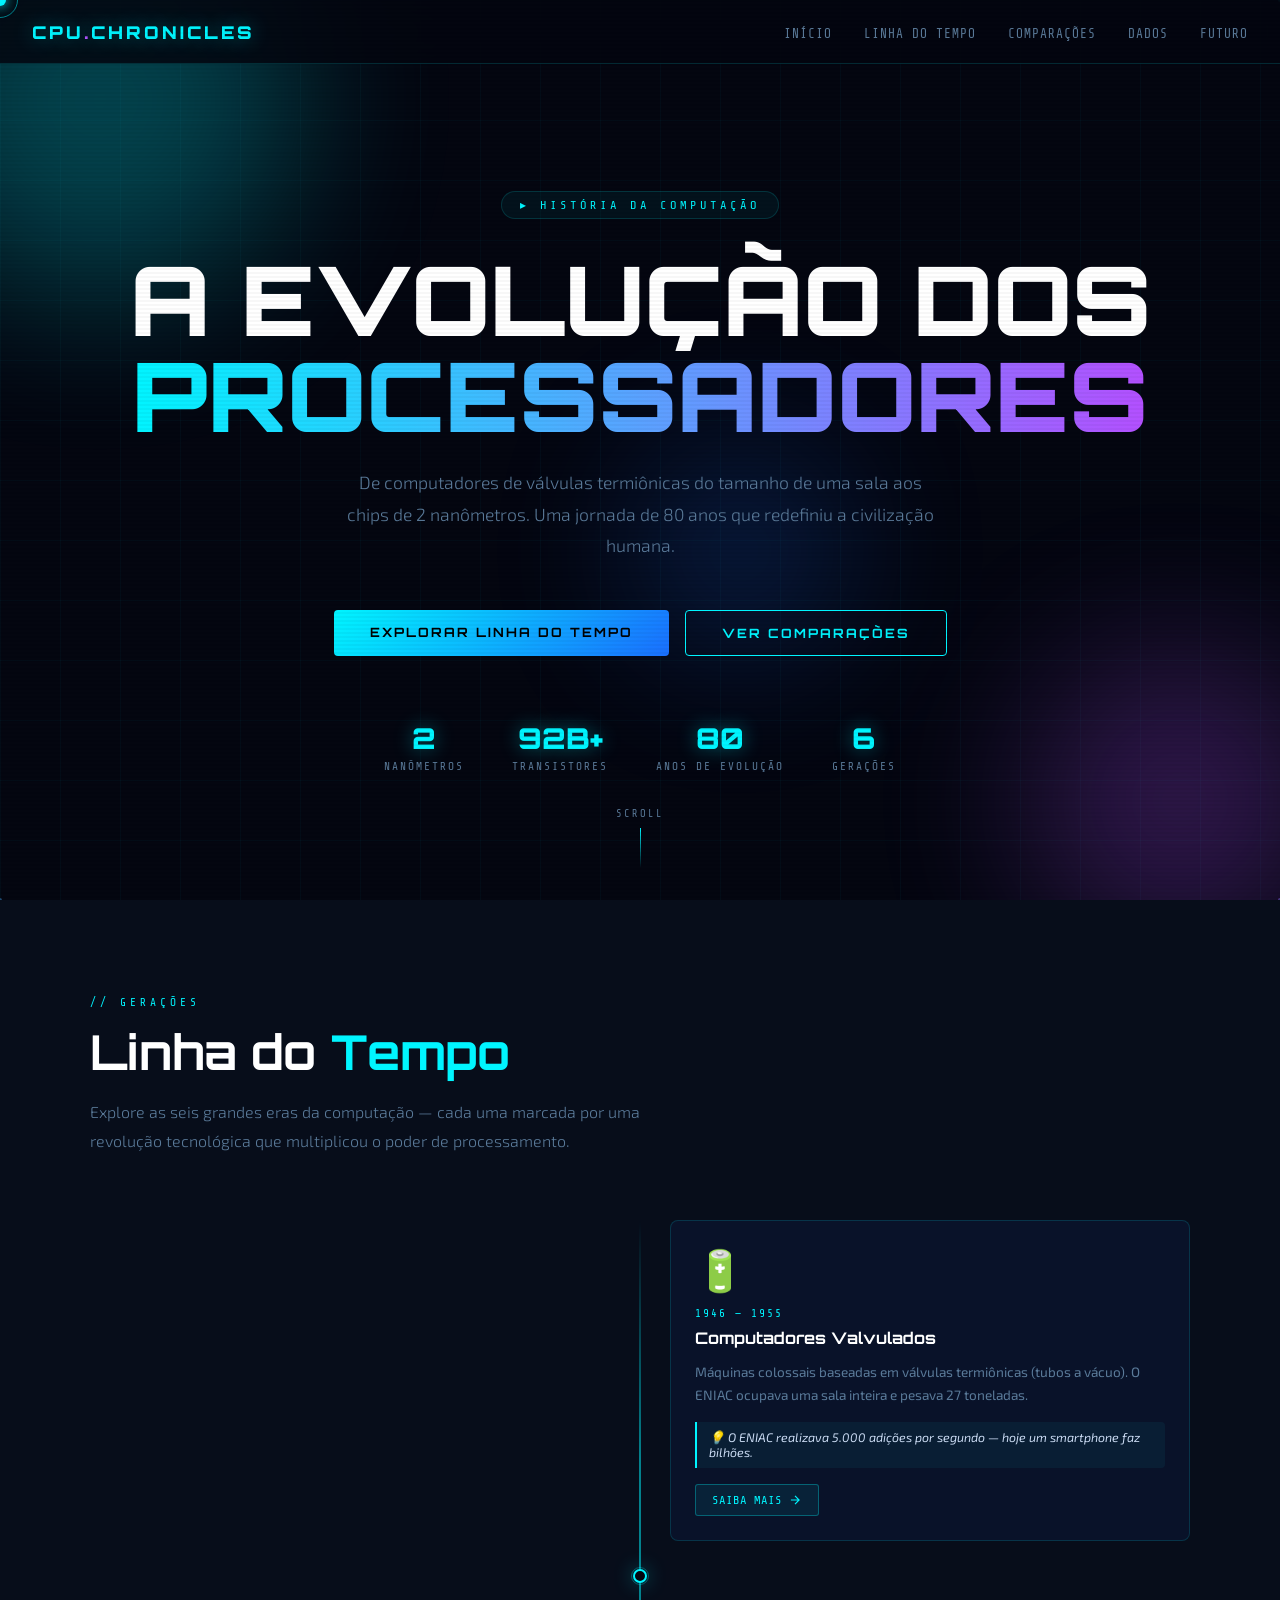
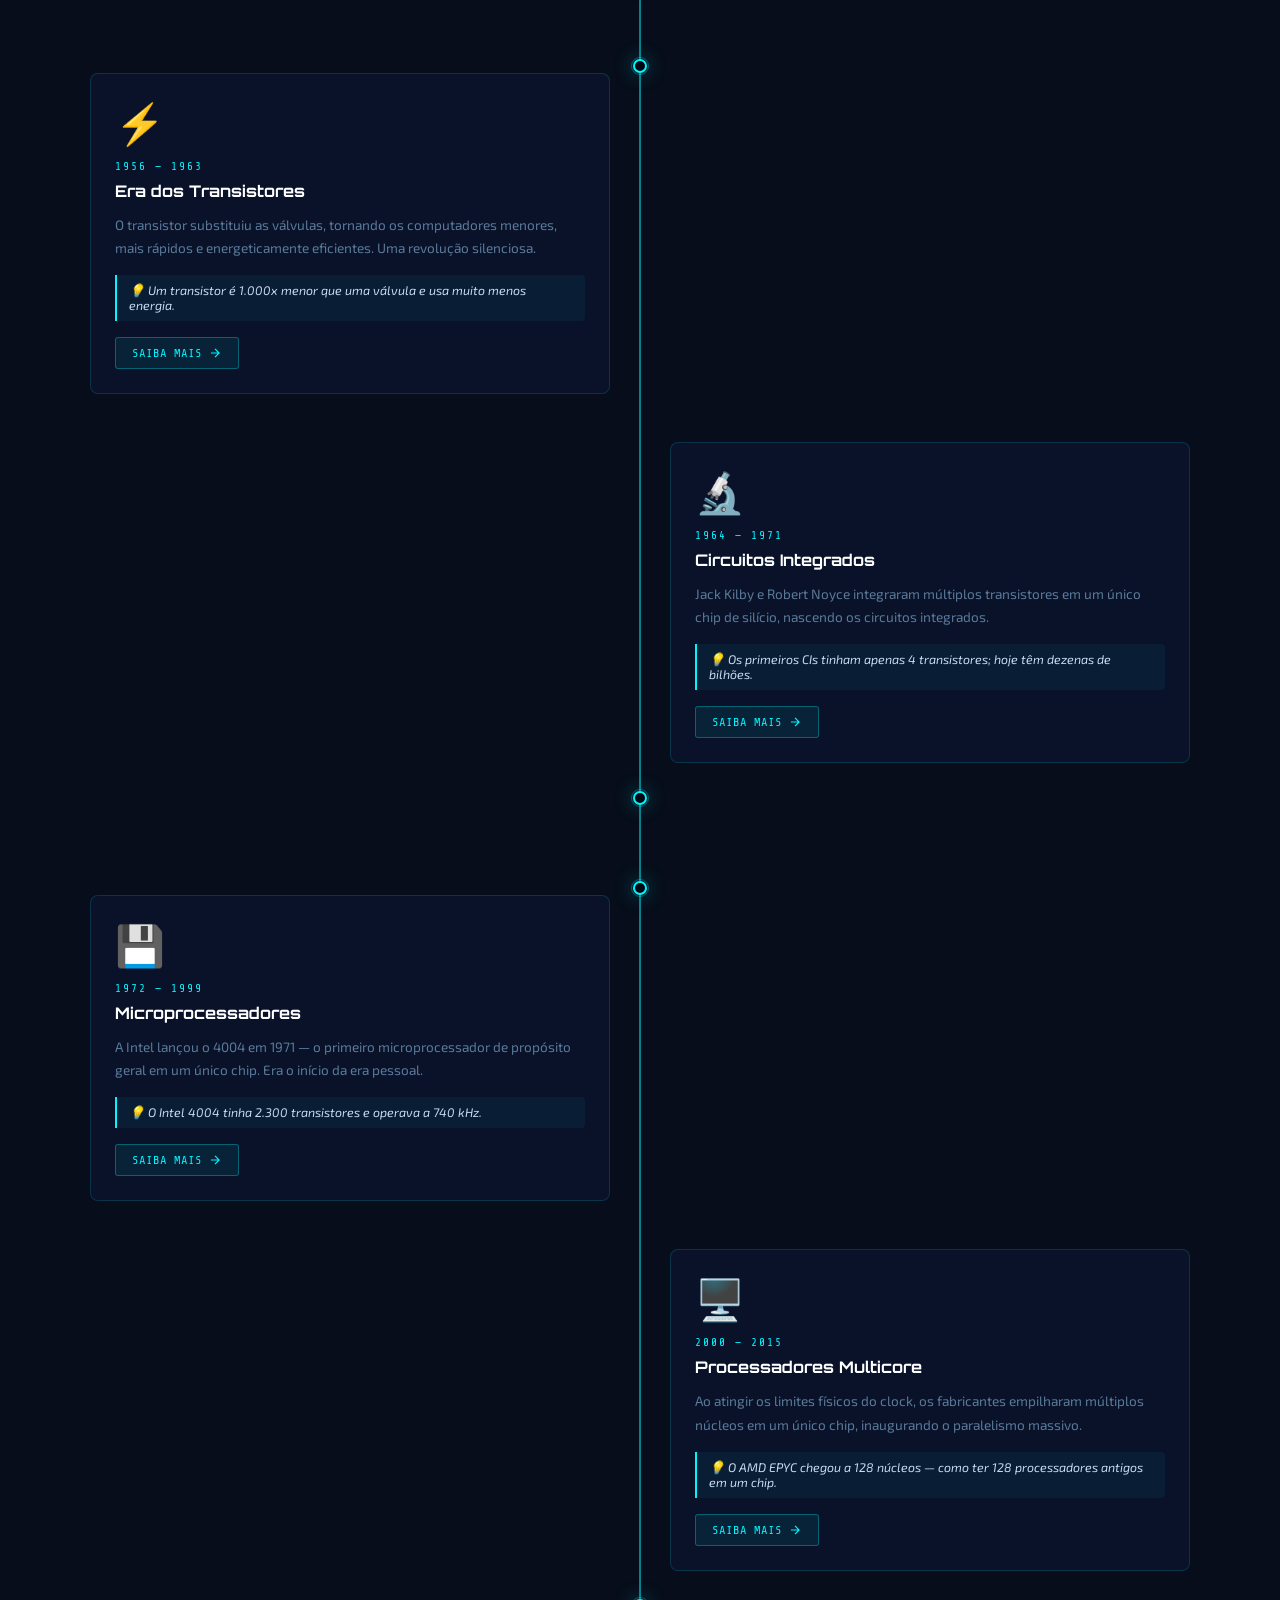
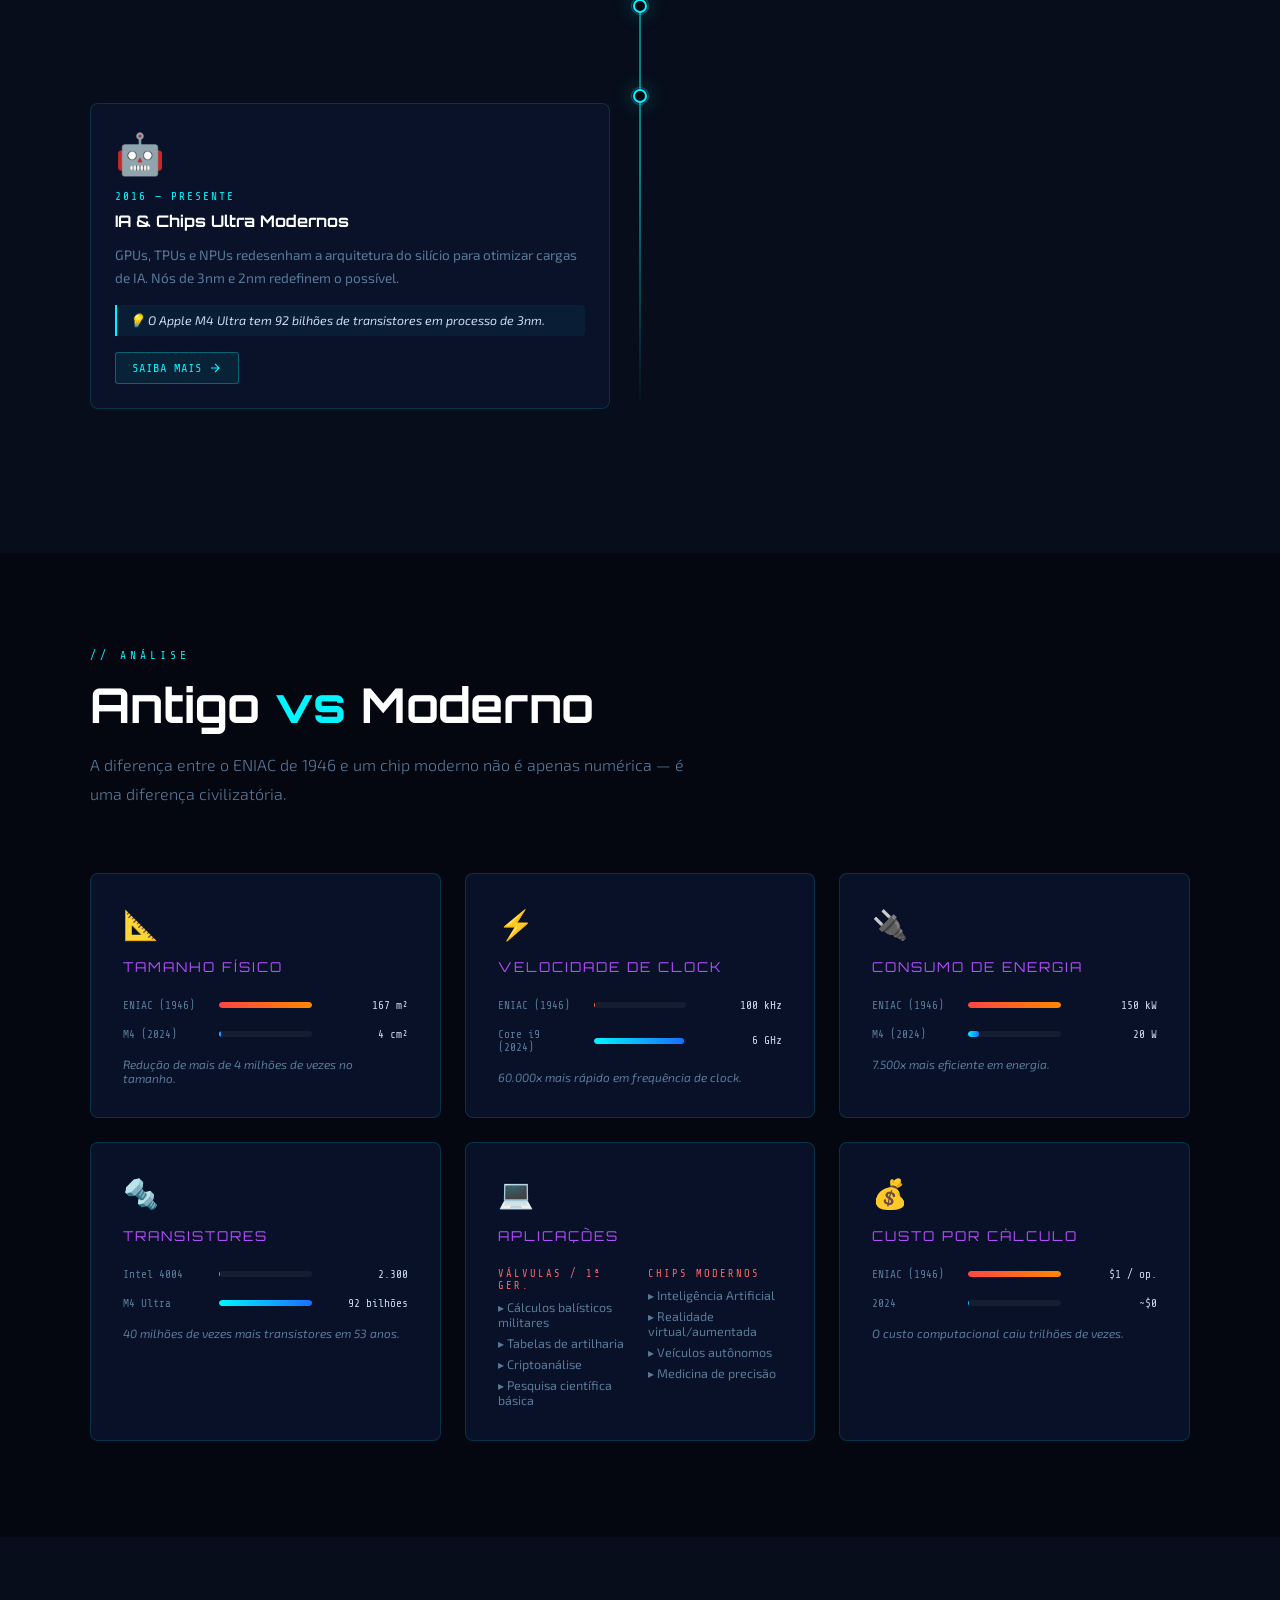
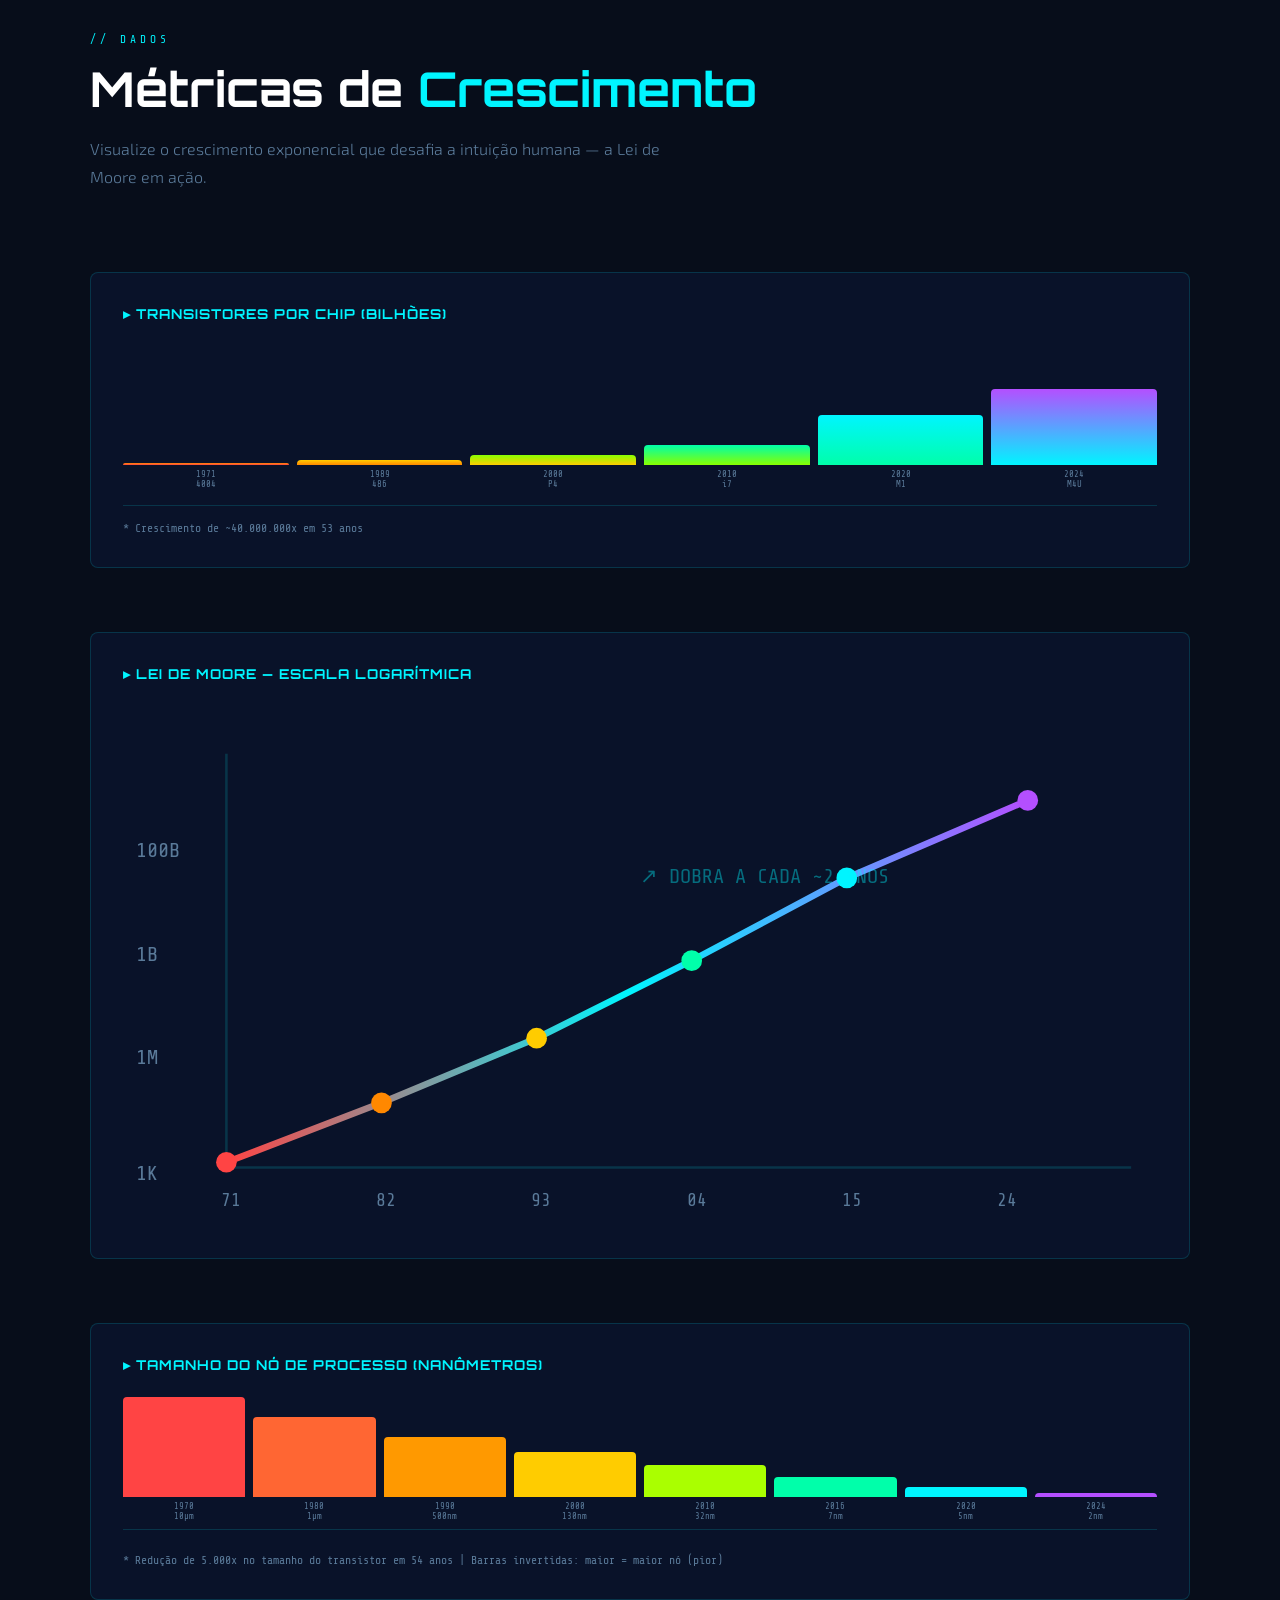
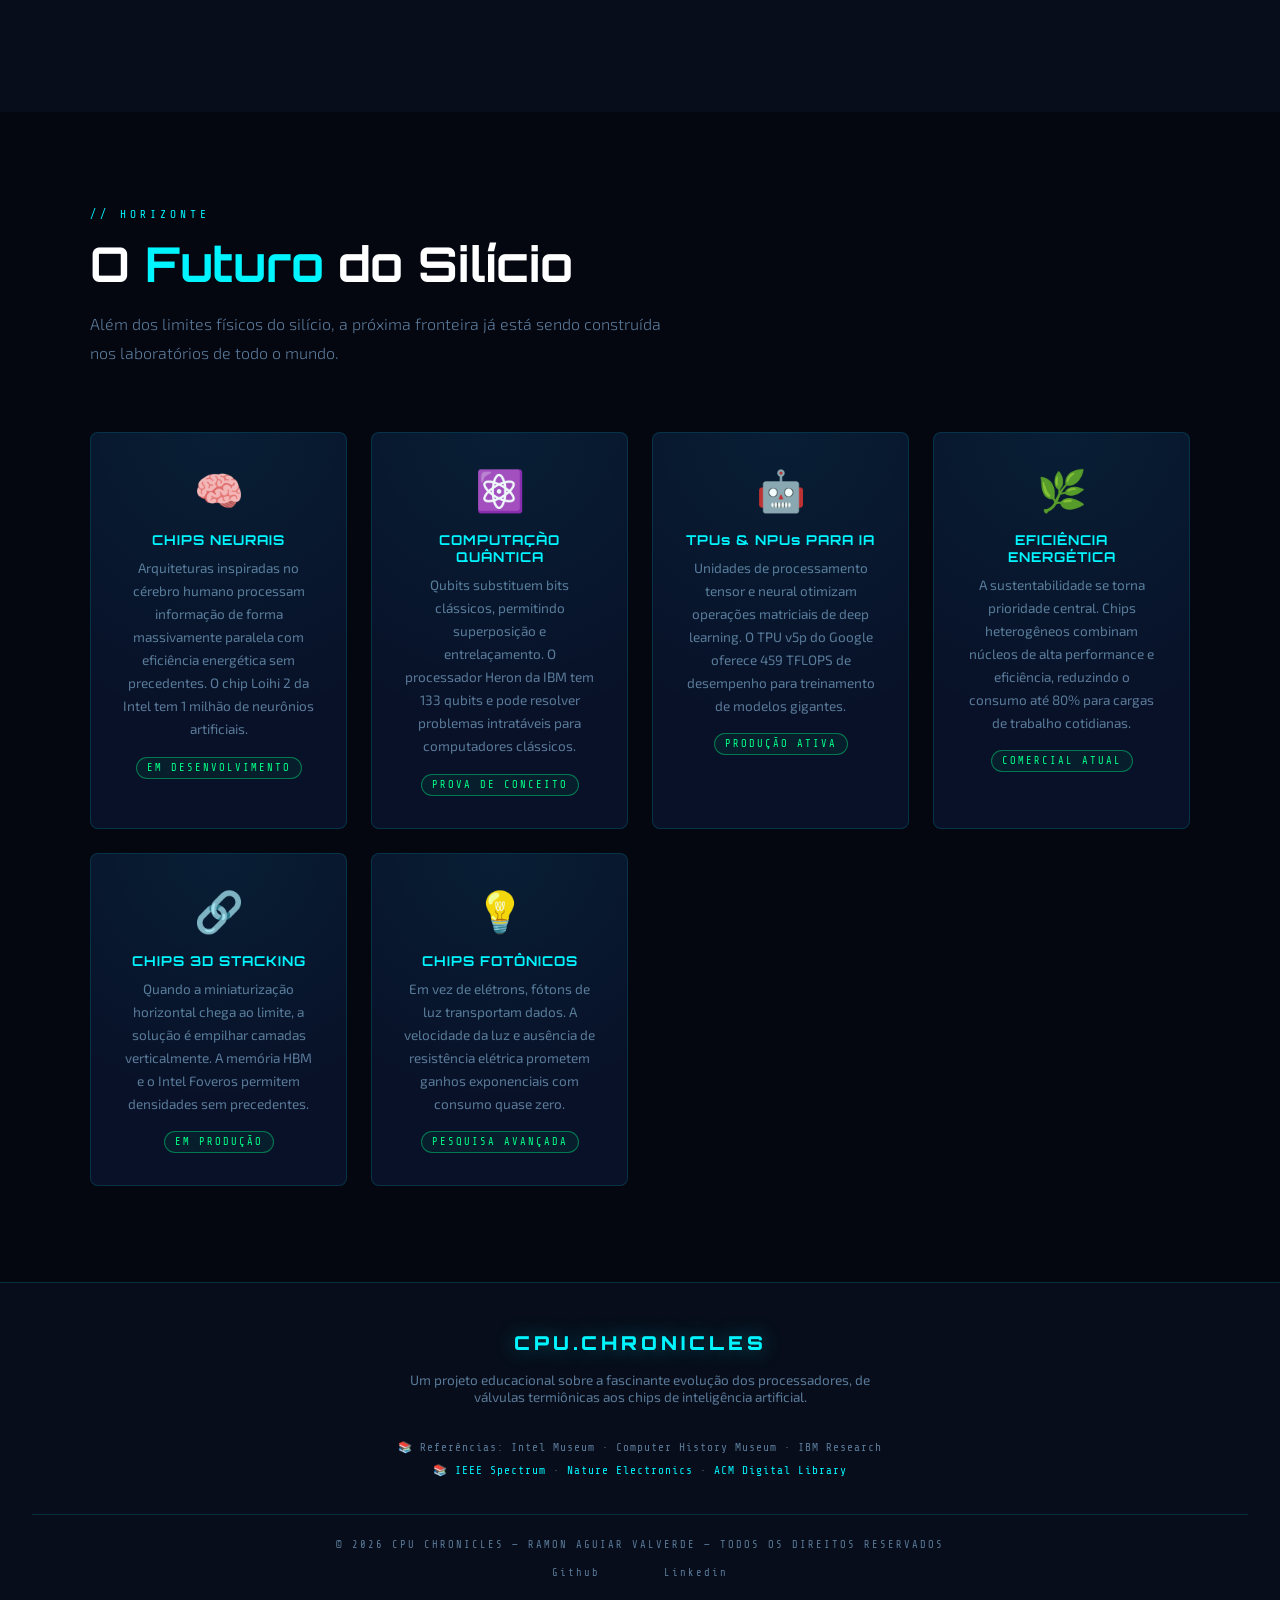
==== commit 6ccb4fa6: "correções do texto principal" ====
--- a/index.html
+++ b/index.html
@@ -48,7 +48,7 @@
         <span class="line1">A EVOLUÇÃO DOS</span>
         <span class="line2">PROCESSADORES</span>
       </h1>
-      <p class="hero-sub">De válvulas termiônicas do tamanho de uma sala aos chips de 2 nanômetros. Uma jornada de 80
+      <p class="hero-sub">De computadores de válvulas termiônicas do tamanho de uma sala aos chips de 2 nanômetros. Uma jornada de 80
         anos que redefiniu a civilização humana.</p>
       <div class="hero-cta">
         <a href="#timeline" class="btn-primary">EXPLORAR LINHA DO TEMPO</a>
@@ -576,7 +576,11 @@
       </div>
     </div>
     <div class="footer-bottom">
-      © 2025 CPU CHRONICLES — CONTEÚDO EDUCACIONAL — TODOS OS DIREITOS RESERVADOS
+      © 2026 CPU CHRONICLES — RAMON AGUIAR VALVERDE — TODOS OS DIREITOS RESERVADOS
+      <div class="footer-links">
+      <a href="https://github.com/RamonValverde021" target="_blank" rel="noopener">Github</a>
+      <a href="linkedin.com/in/ramon-valverde" target="_blank" rel="noopener">Linkedin</a>
+      </div>
     </div>
   </footer>
 
--- a/styles.css
+++ b/styles.css
@@ -785,7 +785,7 @@
     background: linear-gradient(90deg, var(--cyan), var(--blue));
 }
 
-p-comparisons {
+.p-comparisons {
     font-size: 0.75rem;
     color: var(--text-dim);
     margin-top: 1rem;
@@ -798,11 +798,11 @@
 }
 
 .charts-grid {
-    width: 100%;
-    margin: 0;
-    display: flex;
-    flex-direction: column;
-    justify-content: space-between;
+    max-width: 1100px;
+    margin: 0 auto;
+    display: grid;
+    grid-template-columns: 1fr 1fr;
+    gap: 2rem;
 }
 
 .chart-card {
@@ -920,7 +920,6 @@
     display: flex;
     align-items: flex-end;
     gap: 8px;
-    height: 120px;
     padding-bottom: 0.5rem;
     border-bottom: 1px solid var(--border);
     min-width: 500px;
@@ -1201,6 +1200,9 @@
 }
 
 .footer-bottom {
+    display: flex;
+    flex-direction: column;
+    align-items: center;
     margin-top: 2rem;
     padding-top: 1.5rem;
     border-top: 1px solid var(--border);
@@ -1208,6 +1210,27 @@
     font-size: 0.65rem;
     color: var(--text-dim);
     letter-spacing: 2px;
+}
+
+.footer-links {
+    display: flex;
+    flex-direction: row;
+    align-items: center;
+    justify-content: space-around;
+}
+
+.footer-bottom a {
+    margin-top: 1rem;
+    font-family: 'Share Tech Mono', monospace;
+    text-decoration: none;
+    font-size: 0.65rem;
+    color: var(--text-dim);
+    letter-spacing: 2px;
+    margin: 1rem 2rem -1rem 2rem;
+}
+
+.footer-bottom a:hover {
+    color: var(--cyan);
 }
 
 /* Particles canvas */
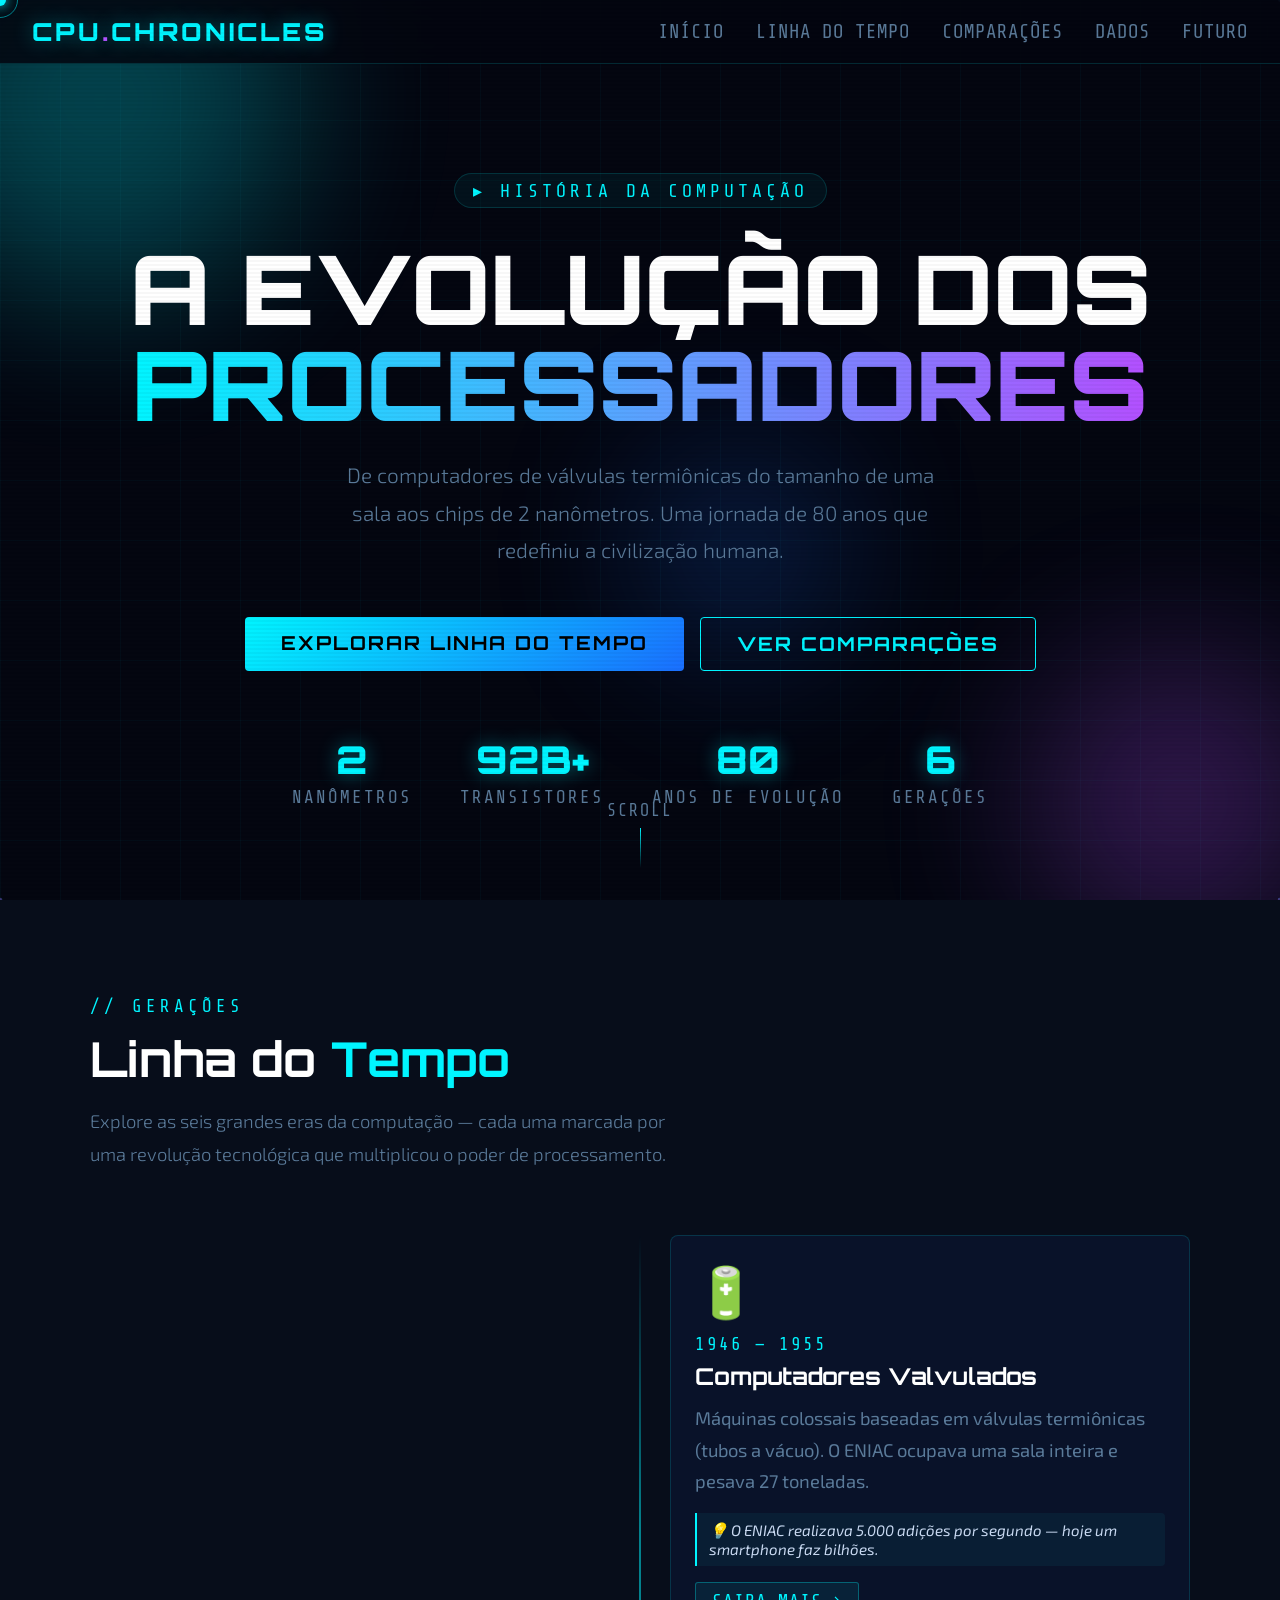
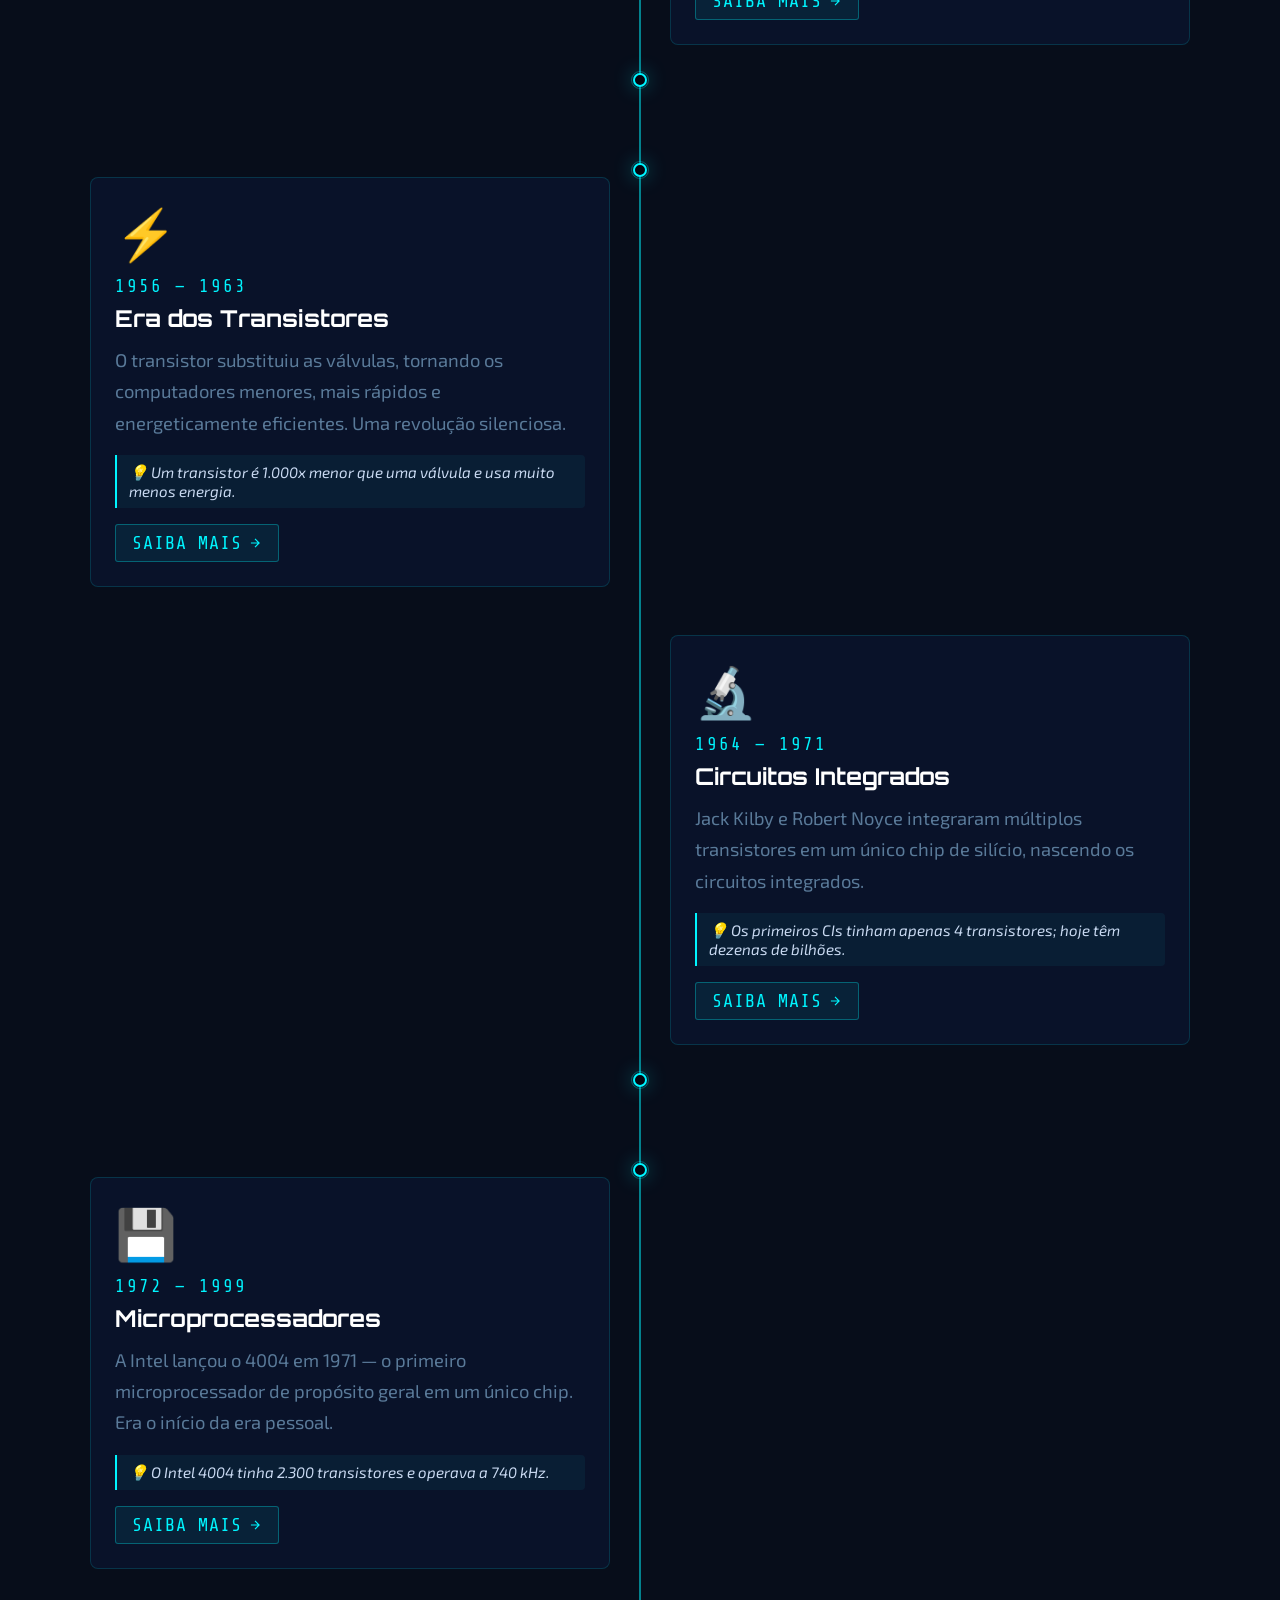
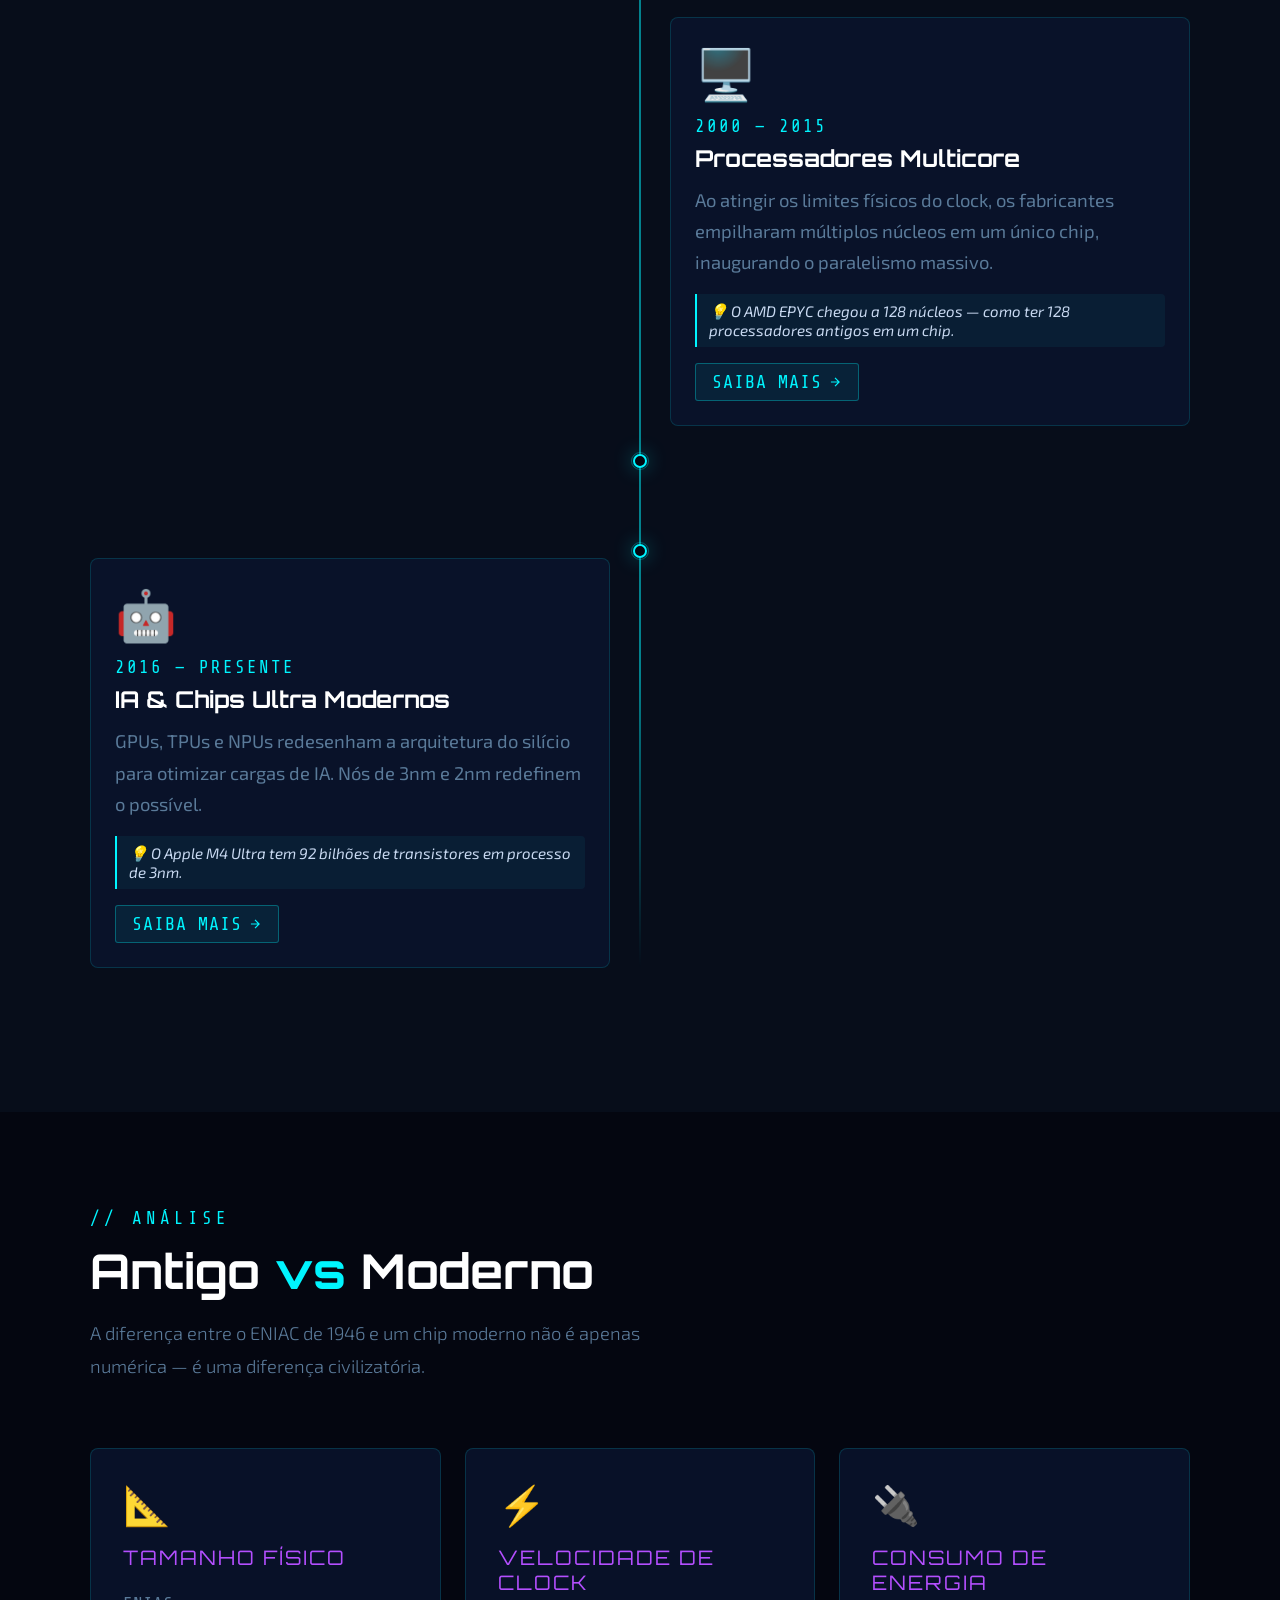
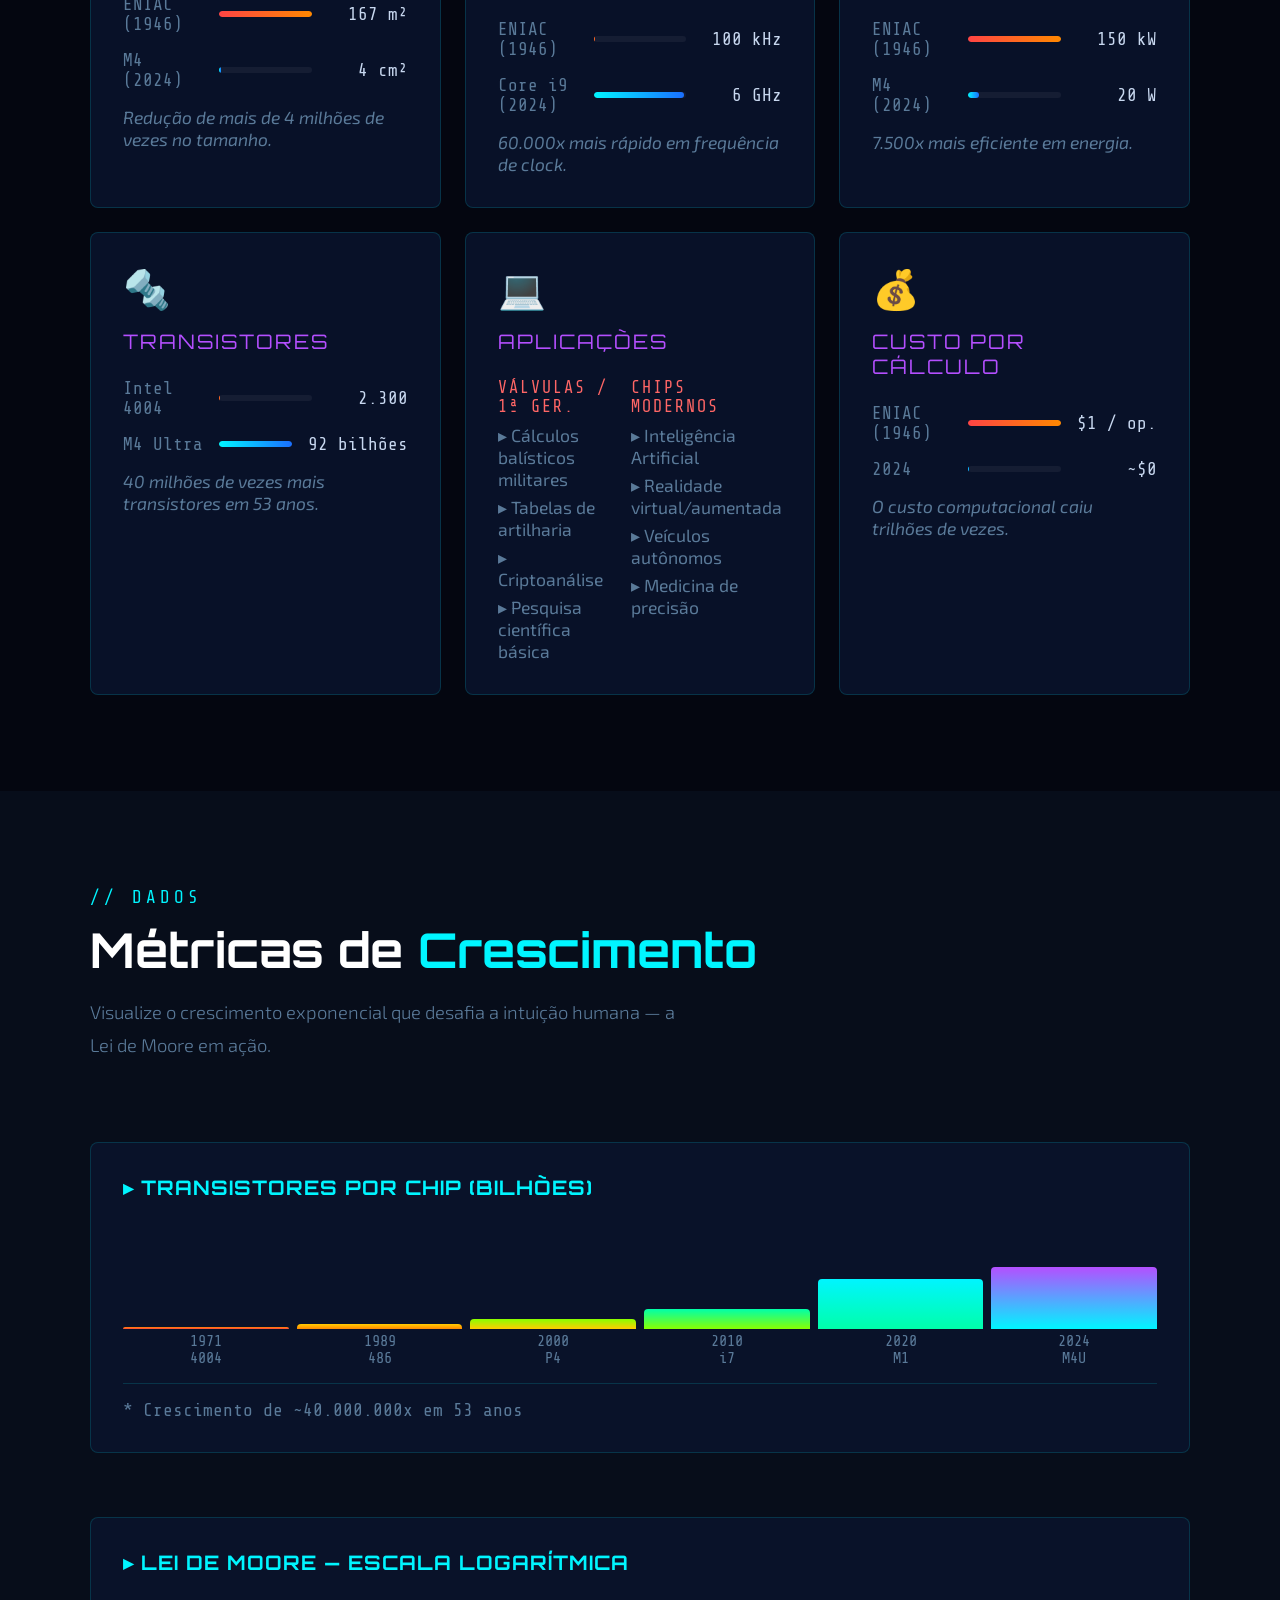
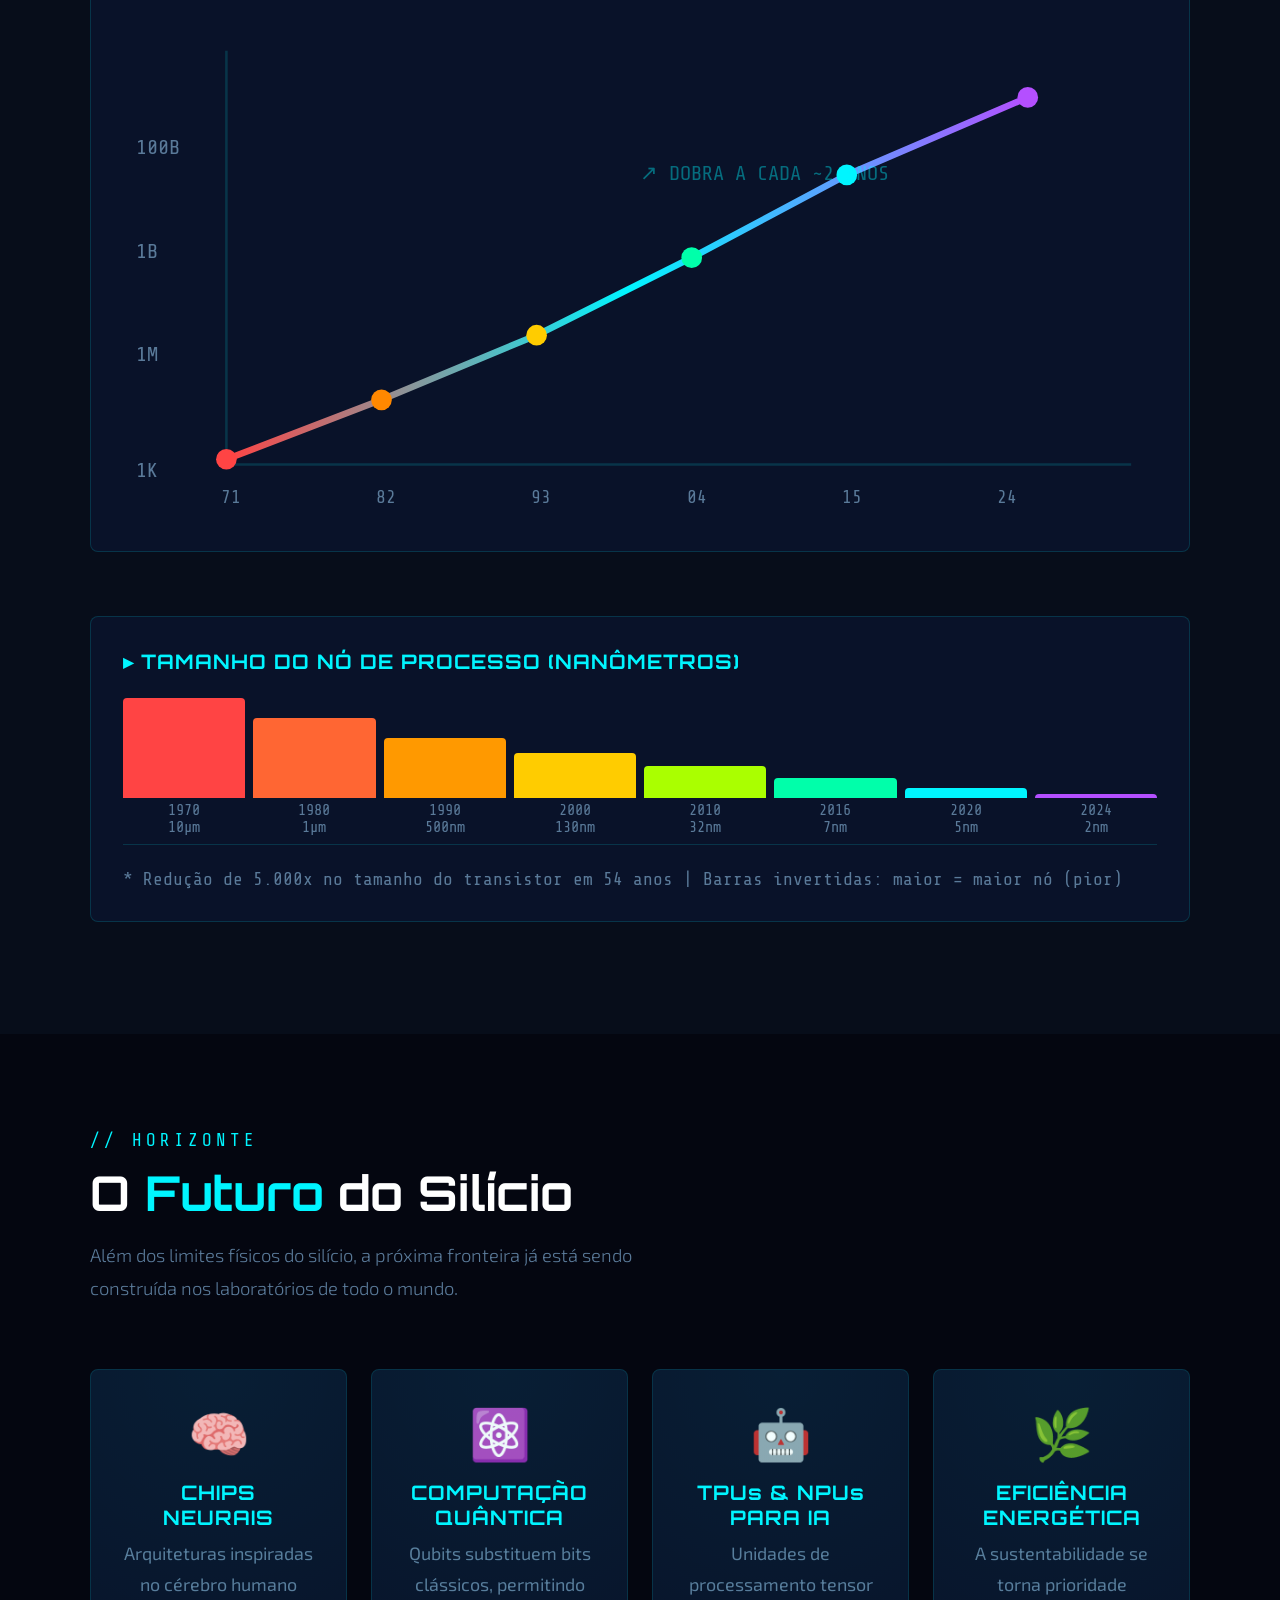
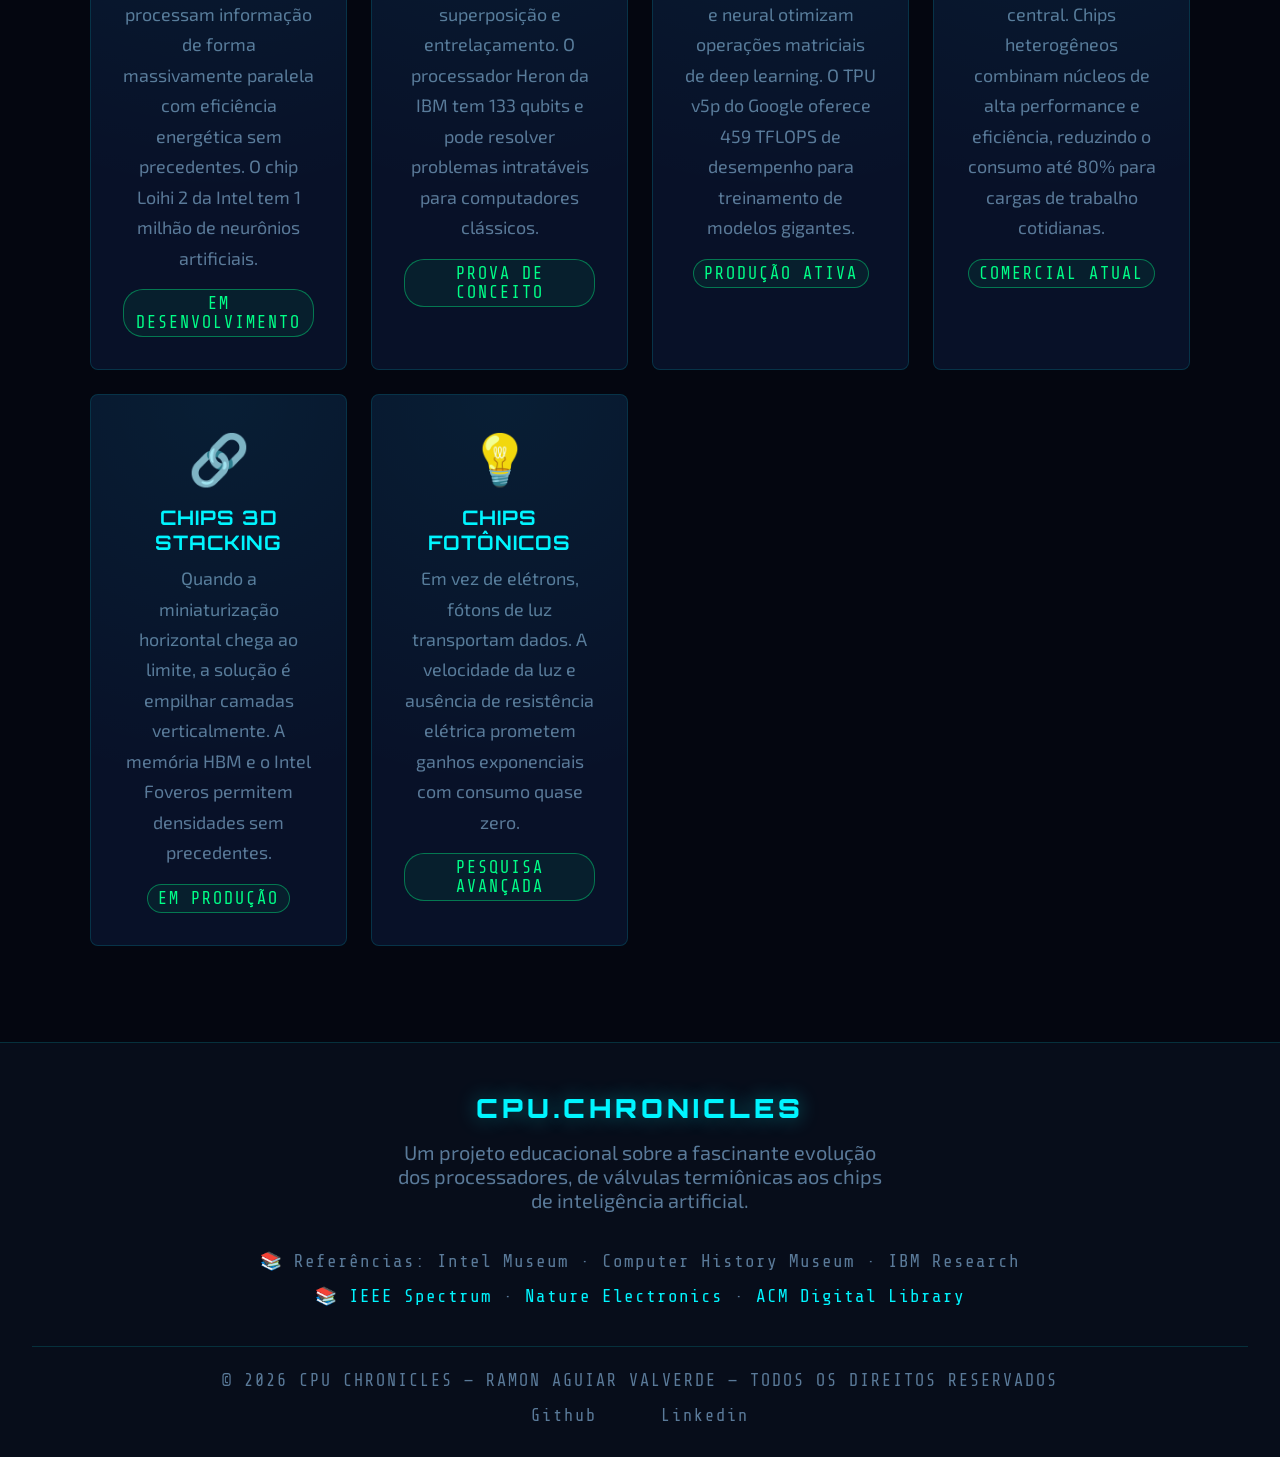
==== commit be55a94e: "update" ====
--- a/index.html
+++ b/index.html
@@ -6,6 +6,7 @@
   <meta name="author" content="Ramon Valverde" />
   <meta name="viewport" content="width=device-width, initial-scale=1.0">
   <title>CPU Chronicles — A Evolução dos Processadores</title>
+  <link rel="icon" type="image/png" href="images/Logo.png">
   <link
     href="https://fonts.googleapis.com/css2?family=Orbitron:wght@400;700;900&family=Share+Tech+Mono&family=Exo+2:wght@300;400;600&display=swap"
     rel="stylesheet">
@@ -56,7 +57,7 @@
       </div>
       <div class="hero-stats">
         <div class="hero-stat">
-          <div class="hero-stat-num" data-target="2">0</div>
+          <div class="hero-stat-num" data-start="3000" data-target="2">20</div>
           <div class="hero-stat-label">NANÔMETROS</div>
         </div>
         <div class="hero-stat">
--- a/styles.css
+++ b/styles.css
@@ -13,6 +13,48 @@
     --card-bg: rgba(10, 20, 45, 0.85);
     --glow-cyan: 0 0 20px rgba(0, 245, 255, 0.4);
     --glow-purple: 0 0 20px rgba(180, 79, 255, 0.4);
+
+    /* Variáveis de Texto - Mobile e Padrão (Valores Atuais) */
+    --fs-1: 0.55rem;
+    --fs-2: 0.65rem; 
+    --fs-3: 0.7rem;
+    --fs-4: 0.72rem;
+    --fs-5: 0.75rem;
+    --fs-6: 0.78rem;
+    --fs-7: 0.8rem;
+    --fs-8: 0.85rem;
+    --fs-9: 0.9rem;
+    --fs-10: 1rem;
+    --fs-11: 1.1rem;
+    --fs-12: 1.2rem;
+    --fs-13: 1.5rem;
+    --fs-14: 1.8rem;
+    --fs-15: 2.5rem;
+    --fs-clamp-title: clamp(1.8rem, 4vw, 3rem);
+    --fs-clamp-hero: clamp(2vw, 8vw, 6rem);
+}
+
+/* Tipografia - Monitores/Desktops (Aumento gradativo de tamanho) */
+@media (min-width: 1024px) {
+    :root {
+        /*aumento de 0.3*/
+        --fs-0: 0.5rem;
+        --fs-1: 0.95rem; /*card-curiosity*/
+        --fs-2: 1.05rem; 
+        --fs-3: 1.1rem; /*p-comparisons; compare-aplications-ul*/
+        --fs-4: 1.12rem; /*future-desc; card-desc*/
+        --fs-5: 1.15rem; /*hero-badge; section-desc*/
+        --fs-6: 1.18rem;
+        --fs-7: 1.2rem;
+        --fs-8: 1.25rem;
+        --fs-9: 1.3rem; /*hero-sub*/
+        --fs-10: 1.45rem;
+        --fs-11: 1.55rem; 
+        --fs-12: 1.65rem;
+        --fs-13: 2.0rem;
+        --fs-14: 2.4rem;
+        --fs-15: 3.1rem;
+    }
 }
 
 * {
@@ -99,7 +141,7 @@
 .nav-logo {
     font-family: 'Orbitron', monospace;
     font-weight: 900;
-    font-size: 1.1rem;
+    font-size: var(--fs-11);
     color: var(--cyan);
     letter-spacing: 3px;
     text-shadow: var(--glow-cyan);
@@ -119,7 +161,7 @@
     color: var(--text-dim);
     text-decoration: none;
     font-family: 'Share Tech Mono', monospace;
-    font-size: 0.8rem;
+    font-size: var(--fs-7);
     letter-spacing: 1px;
     transition: color 0.3s;
     cursor: none;
@@ -238,7 +280,7 @@
 .hero-badge {
     display: inline-block;
     font-family: 'Share Tech Mono', monospace;
-    font-size: 0.75rem;
+    font-size: var(--fs-5);
     letter-spacing: 4px;
     color: var(--cyan);
     border: 1px solid var(--border);
@@ -247,12 +289,13 @@
     margin-bottom: 2rem;
     background: rgba(0, 245, 255, 0.05);
     animation: fadeDown 0.8s ease both;
+    margin-top: 1rem;
 }
 
 .hero-title {
     font-family: 'Orbitron', monospace;
     font-weight: 900;
-    font-size: clamp(2.5rem, 8vw, 6rem);
+    font-size: var(--fs-clamp-hero);
     line-height: 1;
     margin-bottom: 1.5rem;
     animation: fadeDown 0.8s 0.2s ease both;
@@ -272,7 +315,7 @@
 }
 
 .hero-sub {
-    font-size: 1.1rem;
+    font-size: var(--fs-9);
     color: var(--text-dim);
     max-width: 600px;
     margin: 0 auto 3rem;
@@ -295,7 +338,7 @@
     color: #000;
     font-family: 'Orbitron', monospace;
     font-weight: 700;
-    font-size: 0.8rem;
+    font-size: var(--fs-7);
     letter-spacing: 2px;
     border: none;
     border-radius: 4px;
@@ -315,7 +358,7 @@
     color: var(--cyan);
     font-family: 'Orbitron', monospace;
     font-weight: 700;
-    font-size: 0.8rem;
+    font-size: var(--fs-7);
     letter-spacing: 2px;
     border: 1px solid var(--cyan);
     border-radius: 4px;
@@ -364,7 +407,7 @@
 
 .hero-stat-num {
     font-family: 'Orbitron', monospace;
-    font-size: 1.8rem;
+    font-size: var(--fs-14);
     font-weight: 900;
     color: var(--cyan);
     text-shadow: var(--glow-cyan);
@@ -372,7 +415,7 @@
 
 .hero-stat-label {
     font-family: 'Share Tech Mono', monospace;
-    font-size: 0.7rem;
+    font-size: var(--fs-3);
     color: var(--text-dim);
     letter-spacing: 2px;
     margin-top: 4px;
@@ -389,7 +432,7 @@
     gap: 8px;
     animation: bounce 2s ease-in-out infinite;
     font-family: 'Share Tech Mono', monospace;
-    font-size: 0.65rem;
+    font-size: var(--fs-2);
     color: var(--text-dim);
     letter-spacing: 2px;
 }
@@ -431,7 +474,7 @@
 
 .section-label {
     font-family: 'Share Tech Mono', monospace;
-    font-size: 0.7rem;
+    font-size: var(--fs-3);
     letter-spacing: 4px;
     color: var(--cyan);
     margin-bottom: 0.75rem;
@@ -440,7 +483,7 @@
 
 .section-title {
     font-family: 'Orbitron', monospace;
-    font-size: clamp(1.8rem, 4vw, 3rem);
+    font-size: var(--fs-clamp-title);
     font-weight: 700;
     margin-bottom: 1rem;
     color: #fff;
@@ -456,6 +499,7 @@
     line-height: 1.8;
     font-weight: 300;
     margin-bottom: 4rem;
+    font-size: var(--fs-5);
 }
 
 .section-header {
@@ -592,7 +636,7 @@
 
 .card-era {
     font-family: 'Share Tech Mono', monospace;
-    font-size: 0.7rem;
+    font-size: var(--fs-3);
     color: var(--cyan);
     letter-spacing: 2px;
     margin-bottom: 0.5rem;
@@ -600,20 +644,20 @@
 
 .card-title {
     font-family: 'Orbitron', monospace;
-    font-size: 1rem;
+    font-size: var(--fs-10);
     font-weight: 700;
     color: #fff;
     margin-bottom: 0.75rem;
 }
 
 .card-icon {
-    font-size: 2.5rem;
+    font-size: var(--fs-15);
     margin-bottom: 0.75rem;
     display: block;
 }
 
 .card-desc {
-    font-size: 0.85rem;
+    font-size: var(--fs-5);
     color: var(--text-dim);
     line-height: 1.7;
     margin-bottom: 1rem;
@@ -623,7 +667,7 @@
     background: rgba(0, 245, 255, 0.05);
     border-left: 2px solid var(--cyan);
     padding: 8px 12px;
-    font-size: 0.78rem;
+    font-size: var(--fs-1);
     color: var(--text);
     font-style: italic;
     margin-bottom: 1rem;
@@ -635,7 +679,7 @@
     align-items: center;
     gap: 6px;
     font-family: 'Share Tech Mono', monospace;
-    font-size: 0.75rem;
+    font-size: var(--fs-5);
     letter-spacing: 1px;
     color: var(--cyan);
     background: rgba(0, 245, 255, 0.07);
@@ -697,14 +741,14 @@
 }
 
 .compare-icon {
-    font-size: 1.8rem;
+    font-size: var(--fs-14);
     margin-bottom: 1rem;
     display: block;
 }
 
 .compare-metric {
     font-family: 'Orbitron', monospace;
-    font-size: 0.85rem;
+    font-size: var(--fs-8);
     color: var(--purple);
     letter-spacing: 2px;
     margin-bottom: 1.5rem;
@@ -719,14 +763,14 @@
 
 .compare-aplications-title {
     font-family: 'Share Tech Mono', monospace;
-    font-size: 0.65rem;
+    font-size: var(--fs-2);
     color: #ff6666;
     letter-spacing: 2px;
     margin-bottom: 8px;
 }
 
 .compare-aplications-ul {
-    font-size: 0.78rem;
+    font-size: var(--fs-3);
     color: var(--text-dim);
     list-style: none;
     display: flex;
@@ -744,7 +788,7 @@
 
 .compare-label {
     font-family: 'Share Tech Mono', monospace;
-    font-size: 0.7rem;
+    font-size: var(--fs-3);
     color: var(--text-dim);
     flex-shrink: 0;
     width: 80px;
@@ -771,7 +815,7 @@
 
 .compare-val {
     font-family: 'Share Tech Mono', monospace;
-    font-size: 0.7rem;
+    font-size: var(--fs-3);
     color: var(--text);
     text-align: right;
     min-width: 80px;
@@ -786,7 +830,7 @@
 }
 
 .p-comparisons {
-    font-size: 0.75rem;
+    font-size: var(--fs-3);
     color: var(--text-dim);
     margin-top: 1rem;
     font-style: italic;
@@ -822,7 +866,7 @@
 
 .chart-title {
     font-family: 'Orbitron', monospace;
-    font-size: 0.85rem;
+    font-size: var(--fs-8);
     font-weight: 700;
     color: var(--cyan);
     margin-bottom: 1.5rem;
@@ -883,13 +927,13 @@
 
 .bar-label {
     font-family: 'Share Tech Mono', monospace;
-    font-size: 0.55rem;
+    font-size: var(--fs-1);
     color: var(--text-dim);
     text-align: center;
 }
 
 .p-charts {
-    font-size: 0.72rem;
+    font-size: var(--fs-4);
     color: var(--text-dim);
     margin-top: 1rem;
     font-family: 'Share Tech Mono', monospace;
@@ -978,13 +1022,13 @@
 }
 
 .future-icon {
-    font-size: 2.5rem;
+    font-size: var(--fs-15);
     margin-bottom: 1rem;
 }
 
 .future-tech {
     font-family: 'Orbitron', monospace;
-    font-size: 0.85rem;
+    font-size: var(--fs-8);
     font-weight: 700;
     color: var(--cyan);
     margin-bottom: 0.5rem;
@@ -992,7 +1036,7 @@
 }
 
 .future-desc {
-    font-size: 0.85rem;
+    font-size: var(--fs-4);
     color: var(--text-dim);
     line-height: 1.7;
 }
@@ -1001,7 +1045,7 @@
     display: inline-block;
     margin-top: 1rem;
     font-family: 'Share Tech Mono', monospace;
-    font-size: 0.65rem;
+    font-size: var(--fs-2);
     letter-spacing: 2px;
     padding: 4px 10px;
     border-radius: 20px;
@@ -1061,7 +1105,7 @@
 
 .modal-era {
     font-family: 'Share Tech Mono', monospace;
-    font-size: 0.7rem;
+    font-size: var(--fs-3);
     color: var(--cyan);
     letter-spacing: 3px;
     margin-bottom: 0.5rem;
@@ -1069,7 +1113,7 @@
 
 .modal-title {
     font-family: 'Orbitron', monospace;
-    font-size: 1.5rem;
+    font-size: var(--fs-13);
     font-weight: 700;
     color: #fff;
 }
@@ -1088,7 +1132,7 @@
     align-items: center;
     justify-content: center;
     cursor: none;
-    font-size: 1.1rem;
+    font-size: var(--fs-11);
     transition: background 0.2s, color 0.2s;
 }
 
@@ -1107,7 +1151,7 @@
 
 .modal-section-title {
     font-family: 'Orbitron', monospace;
-    font-size: 0.8rem;
+    font-size: var(--fs-7);
     color: var(--cyan);
     letter-spacing: 2px;
     margin-bottom: 0.75rem;
@@ -1115,9 +1159,22 @@
 }
 
 .modal-text {
-    font-size: 0.9rem;
+    font-size: var(--fs-9);
     color: var(--text-dim);
     line-height: 1.8;
+}
+
+.modal-image {
+    width: 100%;
+    height: 100%;
+    object-fit: cover;
+    border-radius: 6px;
+    border: 2px solid var(--border);
+    margin-top: 1rem;
+}
+
+.modal-legend {
+    font-style: italic;
 }
 
 .modal-specs {
@@ -1136,14 +1193,14 @@
 
 .spec-key {
     font-family: 'Share Tech Mono', monospace;
-    font-size: 0.65rem;
+    font-size: var(--fs-2);
     color: var(--cyan);
     letter-spacing: 2px;
     margin-bottom: 4px;
 }
 
 .spec-val {
-    font-size: 0.85rem;
+    font-size: var(--fs-8);
     color: #fff;
     font-weight: 600;
 }
@@ -1153,7 +1210,7 @@
     border: 1px solid rgba(0, 245, 255, 0.2);
     border-radius: 8px;
     padding: 1rem 1.25rem;
-    font-size: 0.85rem;
+    font-size: var(--fs-8);
     color: var(--text);
     line-height: 1.7;
     font-style: italic;
@@ -1169,7 +1226,7 @@
 
 .footer-logo {
     font-family: 'Orbitron', monospace;
-    font-size: 1.2rem;
+    font-size: var(--fs-12);
     font-weight: 900;
     color: var(--cyan);
     letter-spacing: 4px;
@@ -1178,7 +1235,7 @@
 }
 
 .footer-desc {
-    font-size: 0.85rem;
+    font-size: var(--fs-8);
     color: var(--text-dim);
     margin-bottom: 2rem;
     max-width: 500px;
@@ -1188,7 +1245,7 @@
 
 .footer-refs {
     font-family: 'Share Tech Mono', monospace;
-    font-size: 0.7rem;
+    font-size: var(--fs-3);
     color: var(--text-dim);
     letter-spacing: 1px;
     line-height: 2;
@@ -1207,7 +1264,7 @@
     padding-top: 1.5rem;
     border-top: 1px solid var(--border);
     font-family: 'Share Tech Mono', monospace;
-    font-size: 0.65rem;
+    font-size: var(--fs-2);
     color: var(--text-dim);
     letter-spacing: 2px;
 }
@@ -1223,7 +1280,7 @@
     margin-top: 1rem;
     font-family: 'Share Tech Mono', monospace;
     text-decoration: none;
-    font-size: 0.65rem;
+    font-size: var(--fs-2);
     color: var(--text-dim);
     letter-spacing: 2px;
     margin: 1rem 2rem -1rem 2rem;
